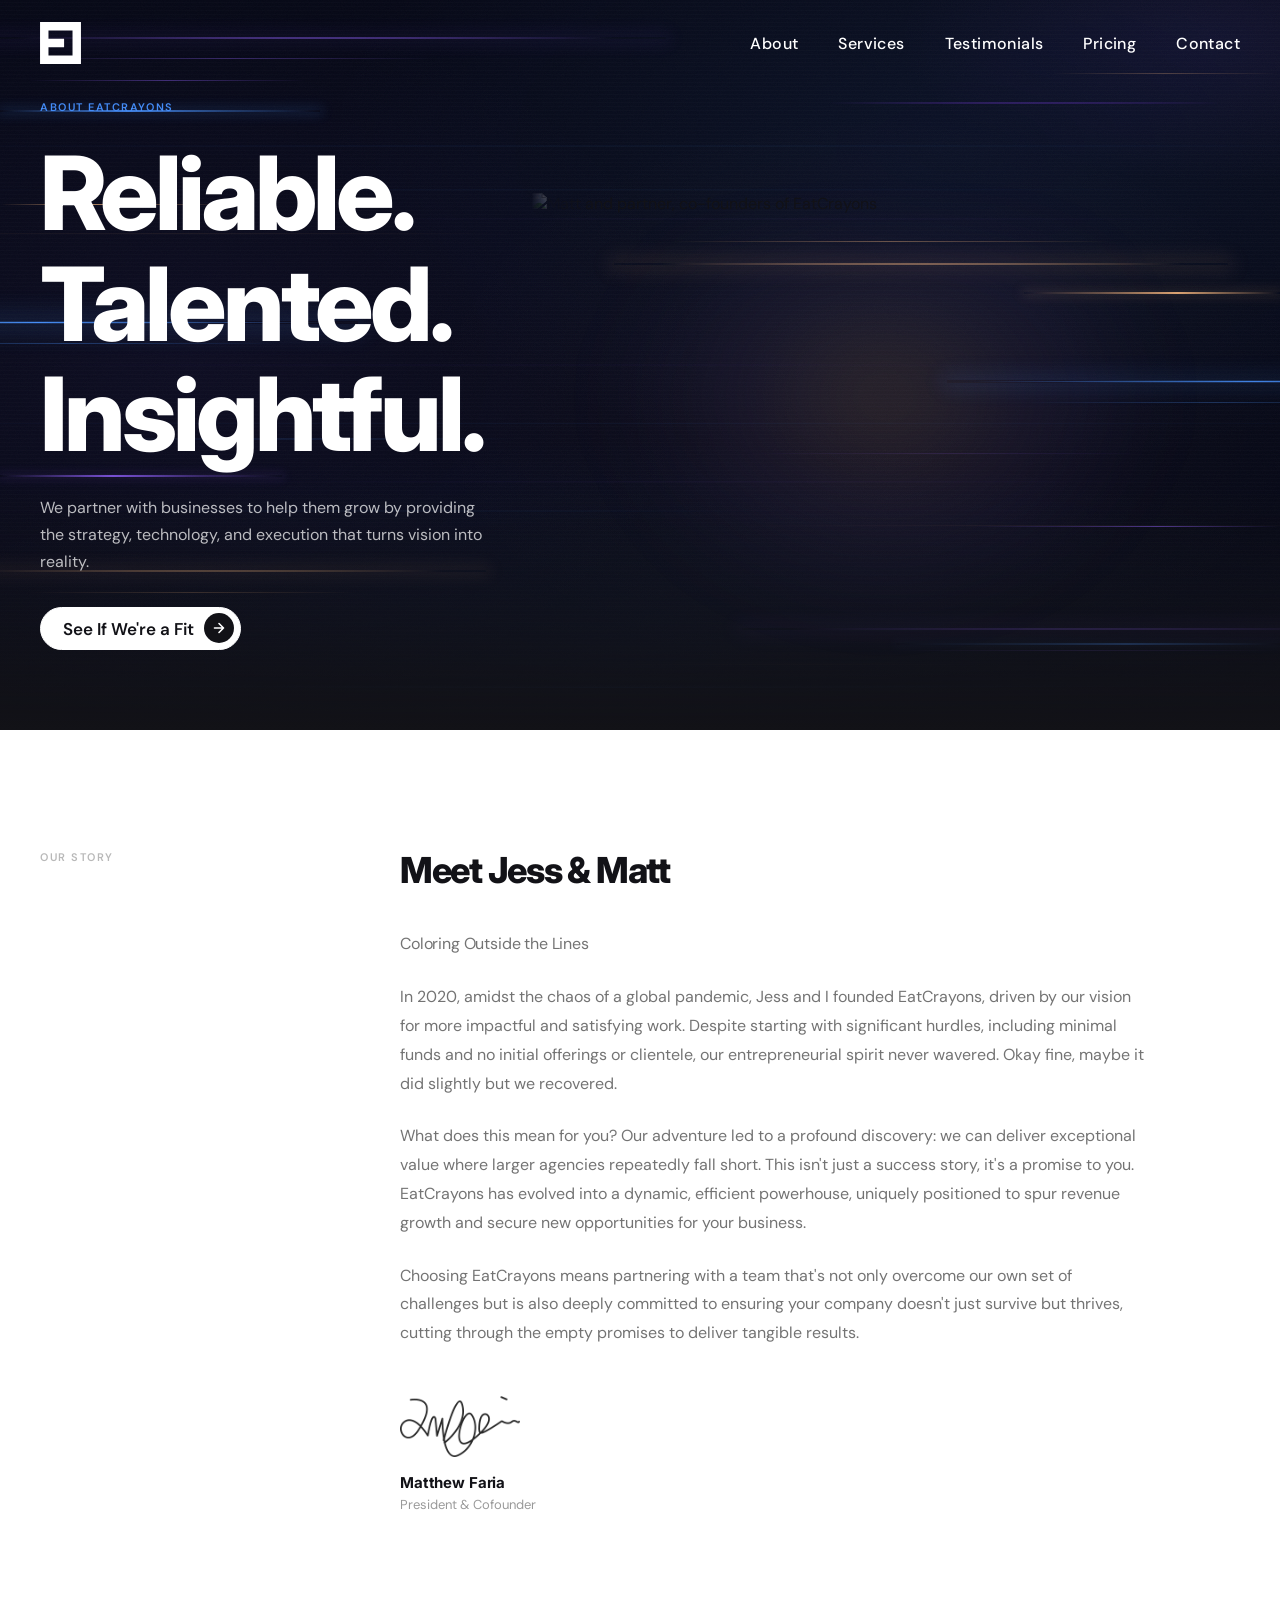
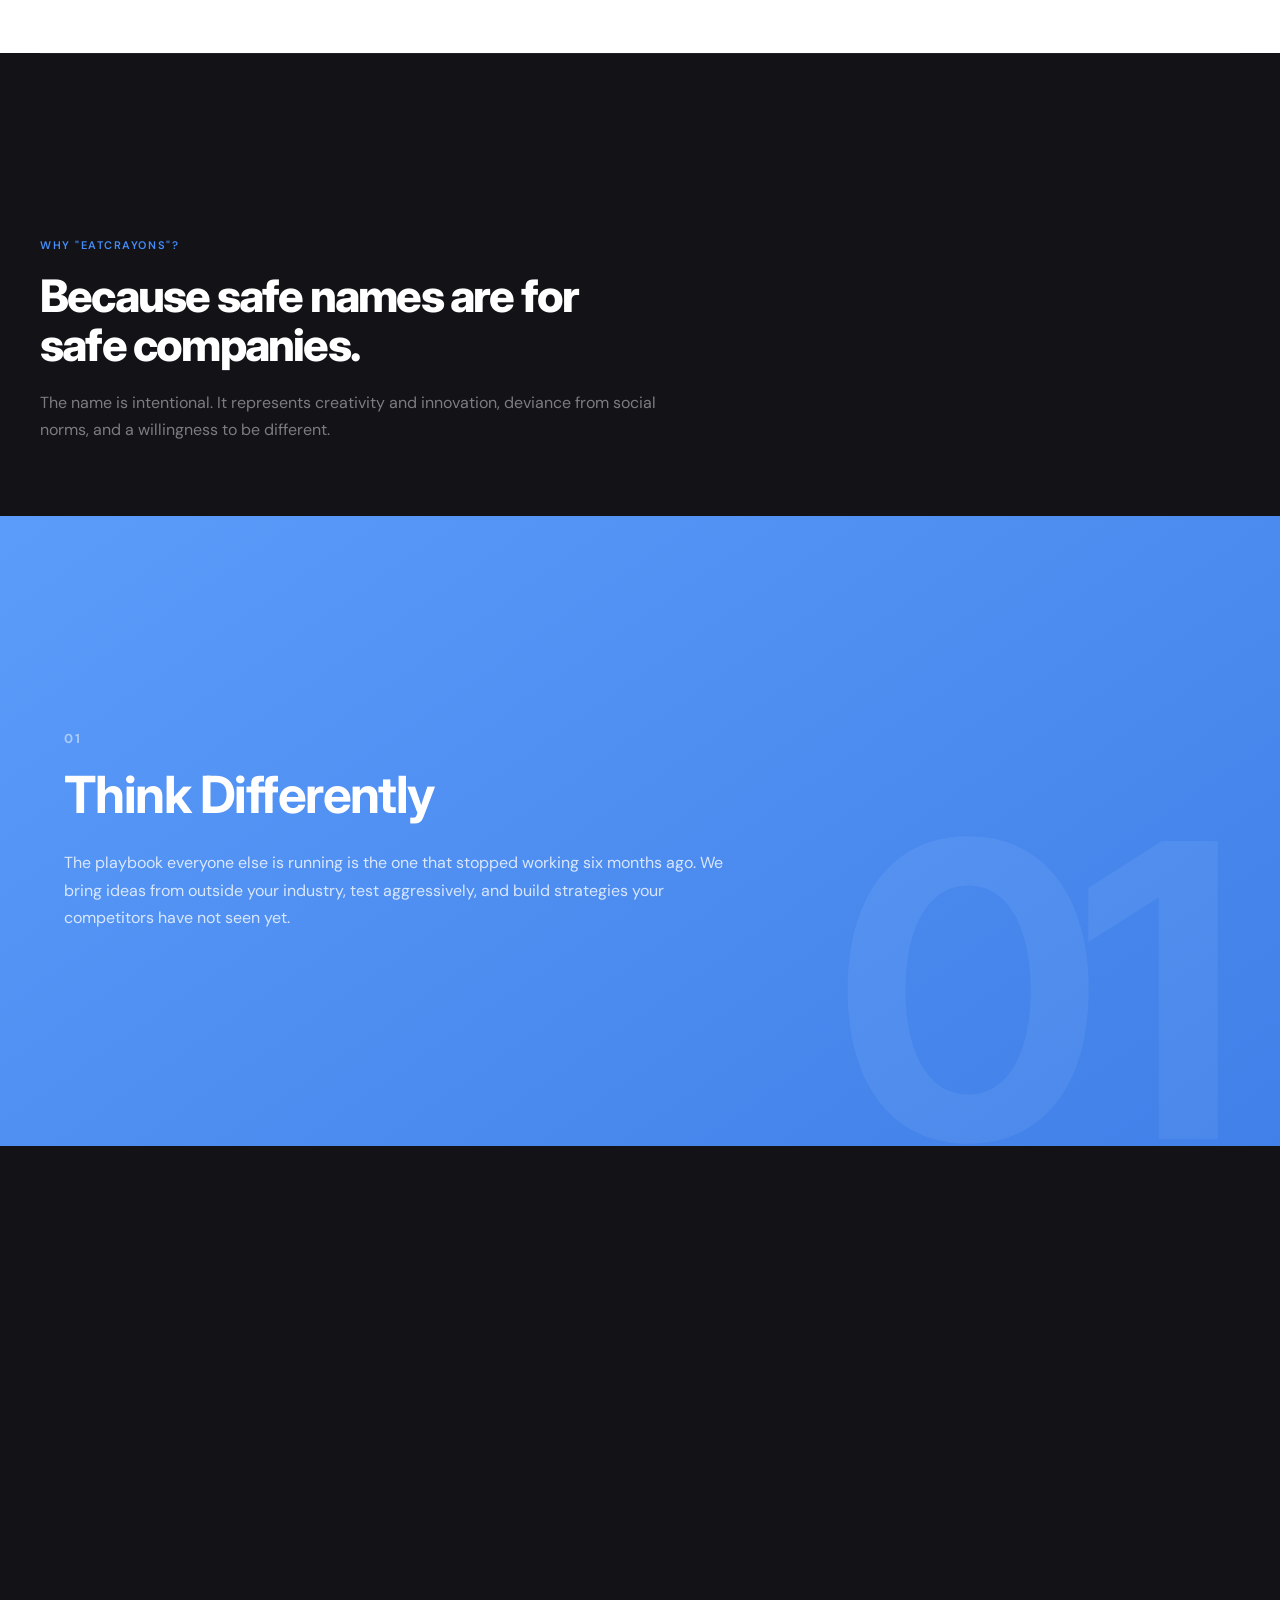
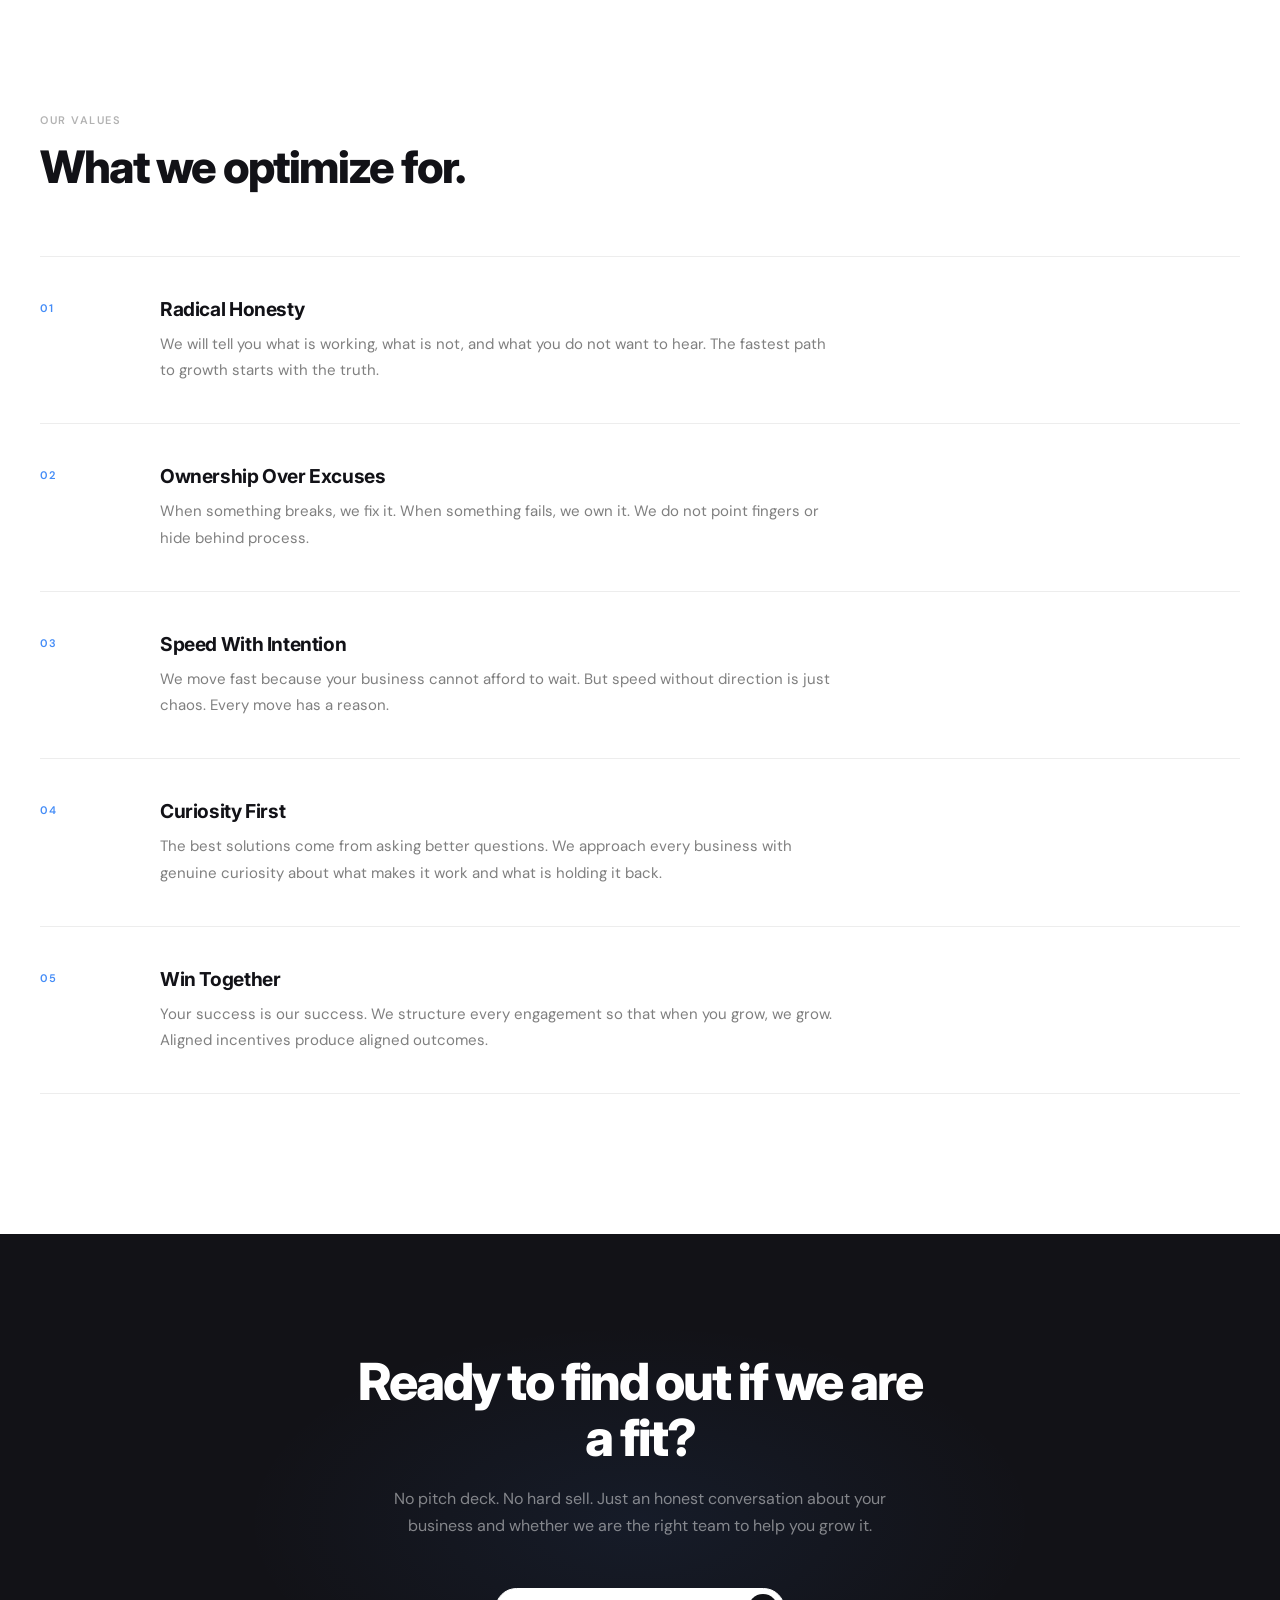
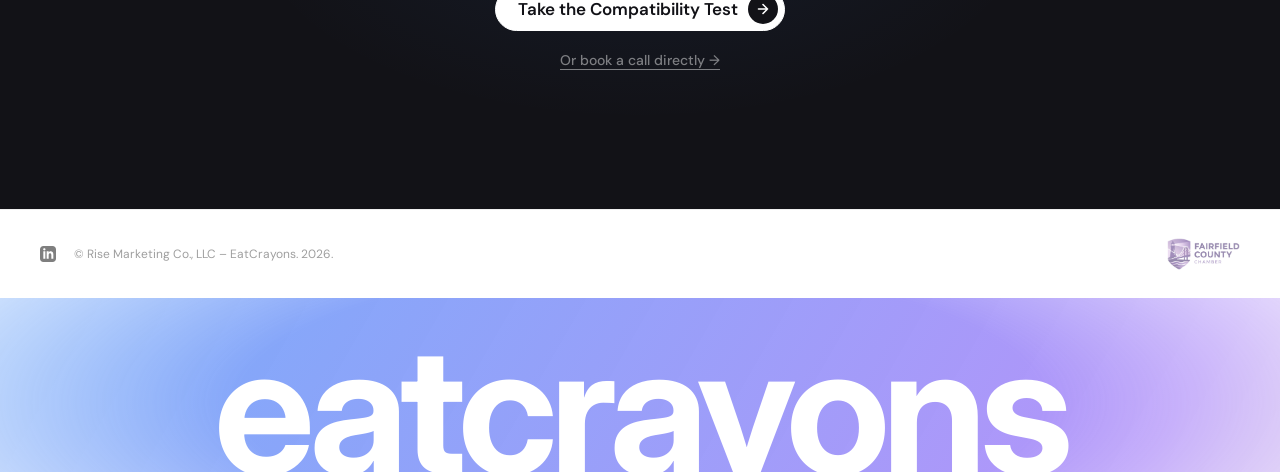
==== about/index.html @ 9883873e "Remove X and Instagram icons from footer across all pages https://claude.ai/code/session_019gga6qvRz" ====
<!DOCTYPE html>
<html lang="en">
<head>
  <meta charset="UTF-8">
  <meta name="viewport" content="width=device-width, initial-scale=1.0">
  <title>About – EatCrayons</title>
  <meta name="description" content="We started EatCrayons because too many businesses were getting bad advice from people who never built anything. Meet the team behind the growth engine.">
  <meta name="author" content="Rise Marketing Co., LLC – EatCrayons">

  <!-- Open Graph -->
  <meta property="og:title" content="About – EatCrayons">
  <meta property="og:description" content="Meet the team behind EatCrayons. We build growth engines for businesses that refuse to stay small.">
  <meta property="og:type" content="website">
  <meta property="og:url" content="https://eatcrayons.com/about">

  <!-- Fonts -->
  <link rel="preconnect" href="https://fonts.googleapis.com">
  <link rel="preconnect" href="https://fonts.gstatic.com" crossorigin>
  <link href="https://fonts.googleapis.com/css2?family=Inter:ital,wght@0,300;0,400;0,500;0,600;0,700;0,800;1,400&family=DM+Sans:ital,wght@0,300;0,400;0,500;0,600;1,400&display=swap" rel="stylesheet">

  <!-- Styles -->
  <link rel="stylesheet" href="../css/styles.css">
  <link rel="stylesheet" href="../css/about.css">
  <link rel="stylesheet" href="../css/transitions.css">
</head>
<body>

<!-- ── HEADER ── -->
<header id="site-header">
  <a href="../" class="logo-mark" aria-label="EatCrayons Home">
    <svg viewBox="0 0 601.92 618" xmlns="http://www.w3.org/2000/svg">
      <path fill="white" d="M477.86,0H0v618h601.92V0h-124.06ZM477.86,493.94H124.06v-124.06h229.74v-124.06H124.06v-121.76h353.8v369.88Z"/>
    </svg>
  </a>
  <nav class="site-nav" aria-label="Main navigation">
    <a href="./" aria-current="page">About</a>
    <a href="/#services">Services</a>
    <a href="/#testimonials">Testimonials</a>
    <a href="/#pricing">Pricing</a>
    <a href="../contact/">Contact</a>
  </nav>
  <button class="nav-toggle" aria-label="Open menu" aria-expanded="false" aria-controls="mobile-menu">
    <span class="nav-toggle-bar"></span>
    <span class="nav-toggle-bar"></span>
    <span class="nav-toggle-bar"></span>
  </button>
</header>

<!-- ── MOBILE MENU ── -->
<div id="mobile-menu" class="mobile-menu" aria-hidden="true" role="dialog" aria-label="Mobile navigation">
  <div class="mobile-menu-bg"></div>
  <nav class="mobile-menu-nav" aria-label="Mobile navigation links">
    <a href="./"              class="mobile-menu-link" data-index="0" aria-current="page">About</a>
    <a href="/#services"      class="mobile-menu-link" data-index="1">Services</a>
    <a href="/#testimonials"  class="mobile-menu-link" data-index="2">Testimonials</a>
    <a href="/#pricing"       class="mobile-menu-link" data-index="3">Pricing</a>
    <a href="../contact/"     class="mobile-menu-link" data-index="4">Contact</a>
  </nav>
  <div class="mobile-menu-footer">
    <svg class="mobile-menu-logo" viewBox="0 0 601.92 618" xmlns="http://www.w3.org/2000/svg" aria-hidden="true">
      <path fill="white" d="M477.86,0H0v618h601.92V0h-124.06ZM477.86,493.94H124.06v-124.06h229.74v-124.06H124.06v-121.76h353.8v369.88Z"/>
    </svg>
    <p class="mobile-menu-tagline">Build. Scale. Win.</p>
  </div>
</div>

<!-- ═══════════════════════════════════════════
     HERO — Neon light streaks + team photo
     ═══════════════════════════════════════════ -->
<section class="abt-hero" aria-labelledby="abt-hero-heading">
  <!-- Layer 1: Ambient color atmosphere -->
  <div class="abt-hero-atmosphere" aria-hidden="true"></div>

  <!-- Layer 2: Animated neon streaks -->
  <div class="abt-streaks" aria-hidden="true">
    <!-- Primary streaks — bold with glow -->
    <div class="streak streak--orange-1"></div>
    <div class="streak streak--orange-1e"></div>
    <div class="streak streak--purple-1"></div>
    <div class="streak streak--purple-1e"></div>
    <div class="streak streak--blue-l"></div>
    <div class="streak streak--blue-le"></div>
    <div class="streak streak--blue-r"></div>
    <div class="streak streak--blue-re"></div>
    <div class="streak streak--orange-2"></div>
    <div class="streak streak--orange-2e"></div>
    <div class="streak streak--purple-2"></div>
    <div class="streak streak--purple-2e"></div>
    <!-- Secondary streaks — thinner, subtler -->
    <div class="streak streak--s1"></div>
    <div class="streak streak--s2"></div>
    <div class="streak streak--s3"></div>
    <div class="streak streak--s4"></div>
    <div class="streak streak--s5"></div>
    <div class="streak streak--s6"></div>
    <!-- Shooting stars — fly across screen -->
    <div class="streak streak--shoot-1"></div>
    <div class="streak streak--shoot-2"></div>
    <div class="streak streak--shoot-3"></div>
    <div class="streak streak--shoot-4"></div>
    <div class="streak streak--shoot-5"></div>
    <div class="streak streak--shoot-6"></div>
  </div>

  <!-- Layer 3: Scan lines + noise via ::after -->
  <div class="abt-hero-inner">
    <div class="abt-hero-content">
      <p class="abt-hero-eyebrow">About EatCrayons</p>
      <h1 class="abt-hero-h" id="abt-hero-heading">Reliable.<br>Talented.<br>Insightful.</h1>
      <p class="abt-hero-sub">We partner with businesses to help them grow by providing the strategy, technology, and execution that turns vision into reality.</p>
      <a href="../match/" class="btn-outline" style="margin-top: 32px;">
        See If We're a Fit
        <span class="btn-arrow-circle" aria-hidden="true">
          <svg width="14" height="14" viewBox="0 0 14 14" fill="none">
            <path d="M2.5 7h9M7 2.5l4.5 4.5L7 11.5" stroke="#121217" stroke-width="1.6" stroke-linecap="round" stroke-linejoin="round"/>
          </svg>
        </span>
      </a>
    </div>
    <div class="abt-hero-photo">
      <img src="../images/Couch Us.png" alt="Matt and partner, co-founders of EatCrayons" width="1152" height="874" loading="eager">
    </div>
  </div>
  <!-- Bottom fade to next section -->
  <div class="abt-hero-fade" aria-hidden="true"></div>
</section>

<!-- ═══════════════════════════════════════════
     STORY — Founder narrative (Matt's voice)
     ═══════════════════════════════════════════ -->
<section class="abt-story" aria-labelledby="abt-story-heading" data-logo-theme="light">
  <div class="abt-story-inner">

    <div class="abt-story-label-col">
      <span class="abt-story-label">Our Story</span>
    </div>

    <div class="abt-story-body">
      <h2 class="abt-story-h" id="abt-story-heading">Meet Jess &amp; Matt</h2>
      <p class="abt-story-subhead">Coloring Outside the Lines</p>

      <p>In 2020, amidst the chaos of a global pandemic, Jess and I founded EatCrayons, driven by our vision for more impactful and satisfying work. Despite starting with significant hurdles, including minimal funds and no initial offerings or clientele, our entrepreneurial spirit never wavered. Okay fine, maybe it did slightly but we recovered.</p>

      <p>What does this mean for you? Our adventure led to a profound discovery: we can deliver exceptional value where larger agencies repeatedly fall short. This isn't just a success story, it's a promise to you. EatCrayons has evolved into a dynamic, efficient powerhouse, uniquely positioned to spur revenue growth and secure new opportunities for your business.</p>

      <p>Choosing EatCrayons means partnering with a team that's not only overcome our own set of challenges but is also deeply committed to ensuring your company doesn't just survive but thrives, cutting through the empty promises to deliver tangible results.</p>

      <div class="abt-story-sig">
        <img src="../images/sig.webp" alt="Matt's signature" width="200" height="80" loading="lazy">
        <span class="abt-story-sig-name">Matthew Faria</span>
        <span class="abt-story-sig-title">President &amp; Cofounder</span>
      </div>
    </div>

  </div>
</section>

<!-- ═══════════════════════════════════════════
     WHY THE NAME — 4 pillars explaining EatCrayons
     ═══════════════════════════════════════════ -->
<section class="abt-name" aria-labelledby="abt-name-heading">
  <div class="abt-name-sticky">
  <div class="abt-name-inner">

    <div class="abt-name-header">
      <p class="abt-name-eyebrow">Why "EatCrayons"?</p>
      <h2 class="abt-name-h" id="abt-name-heading">Because safe names are for safe&nbsp;companies.</h2>
      <p class="abt-name-sub">The name is intentional. It represents creativity and innovation, deviance from social norms, and a willingness to be different.</p>
    </div>

    <div class="abt-name-scroll-wrap">
    <div class="abt-name-bento">

      <!-- Card 1: Featured — full width -->
      <div class="abt-name-card abt-name-card--featured abt-name-card--blue">
        <span class="abt-name-bg-num" aria-hidden="true">01</span>
        <div class="abt-name-card-inner">
          <span class="abt-name-num">01</span>
          <h3 class="abt-name-card-h">Think Differently</h3>
          <p class="abt-name-card-p">The playbook everyone else is running is the one that stopped working six months ago. We bring ideas from outside your industry, test aggressively, and build strategies your competitors have not seen yet.</p>
        </div>
      </div>

      <!-- Cards 2 & 3: Side by side -->
      <div class="abt-name-card abt-name-card--purple">
        <span class="abt-name-bg-num" aria-hidden="true">02</span>
        <div class="abt-name-card-inner">
          <span class="abt-name-num">02</span>
          <h3 class="abt-name-card-h">Make a Mess</h3>
          <p class="abt-name-card-p">Growth does not come from perfection. It comes from moving fast, learning faster, and being willing to try things that might not work. We would rather run ten experiments and find one winner than spend three months polishing a plan that never ships.</p>
        </div>
      </div>

      <div class="abt-name-card abt-name-card--orange">
        <span class="abt-name-bg-num" aria-hidden="true">03</span>
        <div class="abt-name-card-inner">
          <span class="abt-name-num">03</span>
          <h3 class="abt-name-card-h">Stay Hungry</h3>
          <p class="abt-name-card-p">Technology, tools, and tactics are evolving faster than ever. We stay on the bleeding edge of AI, automation, and growth infrastructure so our clients never fall behind. What worked last quarter is already being replaced.</p>
        </div>
      </div>

      <!-- Card 4: Featured — full width -->
      <div class="abt-name-card abt-name-card--featured abt-name-card--purple-blue">
        <span class="abt-name-bg-num" aria-hidden="true">04</span>
        <div class="abt-name-card-inner">
          <span class="abt-name-num">04</span>
          <h3 class="abt-name-card-h">Have Fun</h3>
          <p class="abt-name-card-p">Life is too short to dread your Monday meetings. We build partnerships, not vendor relationships. When the work is enjoyable, the output is better, the team moves faster, and the results follow.</p>
        </div>
      </div>

    </div>
    </div>
    </div><!-- /.abt-name-scroll-wrap -->

    <!-- Scroll progress indicator -->
    <div class="abt-name-progress" aria-hidden="true">
      <div class="abt-name-progress-bar"></div>
    </div>

  </div>
  </div><!-- /.abt-name-sticky -->
</section>

<!-- ═══════════════════════════════════════════
     VALUES — What we stand for
     ═══════════════════════════════════════════ -->
<section class="abt-values" aria-labelledby="abt-values-heading" data-logo-theme="light">
  <div class="abt-values-inner">

    <div class="abt-values-header">
      <p class="abt-values-eyebrow">Our Values</p>
      <h2 class="abt-values-h" id="abt-values-heading">What we optimize for.</h2>
    </div>

    <div class="abt-values-list">

      <div class="abt-val">
        <span class="abt-val-num">01</span>
        <div class="abt-val-content">
          <h3 class="abt-val-h">Radical Honesty</h3>
          <p class="abt-val-p">We will tell you what is working, what is not, and what you do not want to hear. The fastest path to growth starts with the truth.</p>
        </div>
      </div>

      <div class="abt-val">
        <span class="abt-val-num">02</span>
        <div class="abt-val-content">
          <h3 class="abt-val-h">Ownership Over Excuses</h3>
          <p class="abt-val-p">When something breaks, we fix it. When something fails, we own it. We do not point fingers or hide behind process.</p>
        </div>
      </div>

      <div class="abt-val">
        <span class="abt-val-num">03</span>
        <div class="abt-val-content">
          <h3 class="abt-val-h">Speed With Intention</h3>
          <p class="abt-val-p">We move fast because your business cannot afford to wait. But speed without direction is just chaos. Every move has a reason.</p>
        </div>
      </div>

      <div class="abt-val">
        <span class="abt-val-num">04</span>
        <div class="abt-val-content">
          <h3 class="abt-val-h">Curiosity First</h3>
          <p class="abt-val-p">The best solutions come from asking better questions. We approach every business with genuine curiosity about what makes it work and what is holding it back.</p>
        </div>
      </div>

      <div class="abt-val">
        <span class="abt-val-num">05</span>
        <div class="abt-val-content">
          <h3 class="abt-val-h">Win Together</h3>
          <p class="abt-val-p">Your success is our success. We structure every engagement so that when you grow, we grow. Aligned incentives produce aligned outcomes.</p>
        </div>
      </div>

    </div>

  </div>
</section>

<!-- ═══════════════════════════════════════════
     CTA — Drive to action
     ═══════════════════════════════════════════ -->
<section class="abt-cta" aria-labelledby="abt-cta-heading">
  <div class="abt-cta-inner">
    <h2 class="abt-cta-h" id="abt-cta-heading">Ready to find out if we are a&nbsp;fit?</h2>
    <p class="abt-cta-sub">No pitch deck. No hard sell. Just an honest conversation about your business and whether we are the right team to help you grow it.</p>
    <div class="abt-cta-buttons">
      <a href="../match/" class="btn-outline">
        Take the Compatibility Test
        <span class="btn-arrow-circle" aria-hidden="true">
          <svg width="14" height="14" viewBox="0 0 14 14" fill="none">
            <path d="M2.5 7h9M7 2.5l4.5 4.5L7 11.5" stroke="#121217" stroke-width="1.6" stroke-linecap="round" stroke-linejoin="round"/>
          </svg>
        </span>
      </a>
      <a href="../contact/" class="abt-cta-link">Or book a call directly &rarr;</a>
    </div>
  </div>
</section>

<!-- ── FOOTER ── -->
<footer>
  <div class="footer-inner">
    <div class="footer-left">
      <div class="social-icons">
<a href="https://www.linkedin.com/company/eatcrayons" target="_blank" rel="noopener noreferrer" aria-label="LinkedIn">
          <svg width="16" height="16" viewBox="0 0 24 24" fill="currentColor"><path d="M19 0h-14c-2.761 0-5 2.239-5 5v14c0 2.761 2.239 5 5 5h14c2.762 0 5-2.239 5-5v-14c0-2.761-2.238-5-5-5zm-11 19h-3v-11h3v11zm-1.5-12.268c-.966 0-1.75-.79-1.75-1.764s.784-1.764 1.75-1.764 1.75.79 1.75 1.764-.783 1.764-1.75 1.764zm13.5 12.268h-3v-5.604c0-3.368-4-3.113-4 0v5.604h-3v-11h3v1.765c1.396-2.586 7-2.777 7 2.476v6.759z"/></svg>
        </a>
      </div>
      <span class="footer-copy">&copy; Rise Marketing Co., LLC – EatCrayons. 2026.</span>
    </div>
    <span class="footer-right"><a href="https://www.fairfieldcountychamber.org/" target="_blank" rel="noopener noreferrer" class="chamber-badge" aria-label="Fairfield County Chamber"><img src="../images/fc-logo-white.png" alt="Fairfield County Chamber" class="chamber-logo"></a></span>
  </div>
</footer>

<!-- ── WATERMARK ── -->
<div class="watermark-section" aria-hidden="true">
  <div class="watermark-text">eatcrayons</div>
</div>

<!-- Scripts -->
<script src="../js/transitions.js"></script>
<script src="../js/main.js"></script>

</body>
</html>
---- css/styles.css ----
/* ══════════════════════════════════════════════════════════════
   EatCrayons – Business Growth Partners
   © Rise Marketing Co., LLC – EatCrayons. 2026.
   ══════════════════════════════════════════════════════════════ */

*, *::before, *::after { box-sizing: border-box; margin: 0; padding: 0; }

:root {
  --blue: #448CF7;
  --blue-rgb: 68, 140, 247;
  --orange: #F2B37B;
  --orange-rgb: 242, 179, 123;
  --dark: #121217;
  --dark-2: #1a1a24;
  --dark-3: #0e0e13;
  --purple: #8B5CF6;
  --purple-dark: #7C3AED;
  --white: #ffffff;
  --t1: #ffffff;
  --t2: rgba(255,255,255,0.58);
  --t3: rgba(255,255,255,0.28);
  --t4: rgba(255,255,255,0.12);
  --border: rgba(255,255,255,0.09);
  --border-blue: rgba(68,140,247,0.4);
  --font-display: 'Inter', sans-serif;
  --font-body: 'DM Sans', sans-serif;
  --spring: cubic-bezier(0.34,1.56,0.64,1);
  --ease: cubic-bezier(0.4,0,0.2,1);
}

/* ── DISPLAY FONT — applied to all headings and headline elements ── */
h1, h2, h3, h4,
.hero-headline,
.about-headline,
.services-header h2,
.stat-num,
.pricing-headline,
.cta-headline,
.watermark-text,
.svc-card-num {
  font-family: var(--font-display);
}

html { scroll-behavior: smooth; }

body {
  font-family: var(--font-body);
  background: var(--dark);
  color: var(--dark);
  overflow-x: hidden;
  -webkit-font-smoothing: antialiased;
  -moz-osx-font-smoothing: grayscale;
}

/* ── ANNOUNCEMENT BAR ── */
.announce-bar {
  position: fixed;
  top: 8px;
  left: 8px;
  right: 8px;
  z-index: 300;
  background: var(--blue);
  height: 44px;
  overflow: hidden;
  display: flex;
  align-items: center;
  border-radius: 999px;
  transition: opacity 600ms ease, transform 600ms ease;
  cursor: pointer;
  text-decoration: none;
}
.announce-bar.hidden {
  opacity: 0;
  transform: translateY(-12px);
  pointer-events: none;
}
.announce-track {
  display: flex;
  white-space: nowrap;
  animation: ticker 48s linear infinite;
}
.announce-bar::before,
.announce-bar::after {
  content: '';
  position: absolute;
  top: 0;
  bottom: 0;
  width: 80px;
  z-index: 1;
  pointer-events: none;
}
.announce-bar::before {
  left: 0;
  background: linear-gradient(to right, #448CF7, transparent);
  border-radius: 999px 0 0 999px;
}
.announce-bar::after {
  right: 0;
  background: linear-gradient(to left, #448CF7, transparent);
  border-radius: 0 999px 999px 0;
}
.announce-item {
  font-family: var(--font-body);
  color: white;
  font-size: 15px;
  font-weight: 500;
  letter-spacing: 0.06em;
  padding: 0 28px;
}
.announce-item .dot {
  display: inline-block;
  margin: 0 8px;
  opacity: 0.5;
}
@keyframes ticker {
  from { transform: translateX(0); }
  to   { transform: translateX(-50%); }
}

/* ── HEADER ── */
#site-header {
  position: fixed;
  top: 0; left: 0; right: 0;
  z-index: 200;
  display: flex;
  align-items: center;
  justify-content: space-between;
  padding: 22px 40px;
  transition: z-index 0s;
}
#site-header.menu-open {
  z-index: 300;
}

.logo-mark {
  width: 41px;
  height: 42px;
  display: flex;
  align-items: center;
  justify-content: center;
  text-decoration: none;
  flex-shrink: 0;
}
.logo-mark svg { display: block; width: 100%; height: 100%; }
.logo-mark svg path {
  transition: fill 500ms cubic-bezier(0.4, 0, 0.2, 1);
}

.site-nav {
  display: flex;
  gap: 40px;
  list-style: none;
}
.site-nav a {
  font-family: var(--font-body);
  color: white;
  text-decoration: none;
  font-size: 16px;
  font-weight: 500;
  letter-spacing: 0.025em;
  transition: color 500ms cubic-bezier(0.4, 0, 0.2, 1), opacity 300ms ease;
}
.site-nav a:hover { opacity: 0.7; }
.site-nav.hidden a {
  opacity: 0;
  pointer-events: none;
}

/* ── HERO ── */
.hero {
  background: var(--dark);
  background-image:
    radial-gradient(ellipse at 8% 88%, rgba(var(--orange-rgb), 0.15) 0%, transparent 52%),
    radial-gradient(ellipse at 82% 12%, rgba(var(--blue-rgb), 0.12) 0%, transparent 52%);
  min-height: 100vh;
  display: flex;
  align-items: center;
  padding: 140px 40px 100px;
}
.hero-inner {
  max-width: 1360px;
  margin: 0 auto;
  width: 100%;
  display: grid;
  grid-template-columns: 55% 45%;
  gap: 60px;
  align-items: center;
}
.hero-eyebrow {
  font-family: var(--font-body);
  color: rgba(255,255,255,0.45);
  font-size: 12px;
  font-weight: 500;
  letter-spacing: 0.14em;
  text-transform: uppercase;
  margin-bottom: 24px;
}
.hero-headline {
  font-size: clamp(3rem, 4.8vw, 4.6rem);
  font-weight: 800;
  color: white;
  line-height: 1.08;
  letter-spacing: -0.04em;
  margin-bottom: 28px;
}
.hero-headline .word-cycle {
  color: var(--blue);
  display: inline-block;
  min-width: 9.2ch;
  transition: opacity 260ms ease, transform 340ms cubic-bezier(0.34, 1.56, 0.64, 1);
}
.hero-sub {
  font-family: var(--font-body);
  color: rgba(255,255,255,0.58);
  font-size: 17px;
  font-weight: 400;
  line-height: 1.7;
  max-width: 700px;
  margin-bottom: 44px;
}
.btn-outline {
  display: inline-flex;
  align-items: center;
  gap: 10px;
  background: white;
  color: var(--dark);
  border: 1.5px solid white;
  border-radius: 50px;
  padding: 6px 6px 6px 22px;
  font-size: 17px;
  font-weight: 600;
  font-family: inherit;
  cursor: pointer;
  text-decoration: none;
  transition: background 120ms ease, border-color 120ms ease, transform 400ms cubic-bezier(0.34, 1.56, 0.64, 1), box-shadow 120ms ease;
}
.btn-outline:hover {
  background: rgba(255,255,255,0.88);
  border-color: rgba(255,255,255,0.88);
  transform: scale(1.02);
}
.btn-outline:active {
  transform: scale(0.97);
  transition-duration: 60ms;
}
.btn-arrow-circle {
  width: 30px;
  height: 30px;
  background: var(--dark);
  border-radius: 50%;
  display: flex;
  align-items: center;
  justify-content: center;
  margin-top: -1px; /* optical nudge */
}
.btn-arrow-circle svg path { stroke: white; }

/* ── ORB SYSTEM ── */
.orb-system {
  position: relative;
  width: 500px;
  height: 500px;
  flex-shrink: 0;
  margin: 0 auto;
  display: flex;
  align-items: center;
  justify-content: center;
}

/* Decorative orbital ring */
.orb-ring {
  position: absolute;
  top: 50%; left: 50%;
  width: 390px;
  height: 390px;
  border-radius: 50%;
  border: 1px solid rgba(68,140,247,0.13);
  transform: translate(-50%, -50%);
  pointer-events: none;
  animation: ring-spin 60s linear infinite;
}
.orb-ring::before {
  content: '';
  position: absolute;
  top: -4px; left: -4px; right: -4px; bottom: -4px;
  border-radius: 50%;
  border: 1px solid rgba(68,140,247,0.05);
}
@keyframes ring-spin {
  to { transform: translate(-50%, -50%) rotate(360deg); }
}

/* Central orb */
.orb-center {
  position: absolute;
  top: 50%; left: 50%;
  transform: translate(-50%, -50%);
  width: 162px;
  height: 162px;
  border-radius: 50%;
  background: radial-gradient(circle at 33% 30%,
    #1e3566 0%,
    #0d1226 52%,
    #070b1a 100%
  );
  box-shadow:
    0 0 0 1px rgba(68,140,247,0.24),
    0 0 40px rgba(68,140,247,0.40),
    0 0 90px rgba(68,140,247,0.15),
    inset 0 1px 0 rgba(255,255,255,0.10);
  display: flex;
  flex-direction: column;
  align-items: center;
  justify-content: center;
  gap: 6px;
  z-index: 2;
  animation: orb-breathe 5s ease-in-out infinite;
}
/* Specular highlight */
.orb-center::before {
  content: '';
  position: absolute;
  top: 14%; left: 18%;
  width: 42%; height: 30%;
  background: radial-gradient(ellipse, rgba(255,255,255,0.20) 0%, transparent 70%);
  border-radius: 50%;
  pointer-events: none;
}
@keyframes orb-breathe {
  0%, 100% {
    box-shadow:
      0 0 0 1px rgba(68,140,247,0.24),
      0 0 40px rgba(68,140,247,0.40),
      0 0 90px rgba(68,140,247,0.15),
      inset 0 1px 0 rgba(255,255,255,0.10);
  }
  50% {
    box-shadow:
      0 0 0 1px rgba(68,140,247,0.35),
      0 0 60px rgba(68,140,247,0.58),
      0 0 130px rgba(68,140,247,0.24),
      inset 0 1px 0 rgba(255,255,255,0.14);
  }
}
.orb-center-logo {
  display: block;
  width: 52px;
  height: 53px;
  flex-shrink: 0;
}
.orb-center-text {
  font-family: var(--font-body);
  font-size: 8.5px;
  font-weight: 500;
  letter-spacing: 0.12em;
  text-transform: uppercase;
  color: rgba(255,255,255,0.38);
  line-height: 1;
}

/* Rotating arms */
.orb-arm {
  position: absolute;
  top: 50%; left: 50%;
  width: 195px;
  height: 0;
  transform-origin: 0 0;
}
.orb-arm--1 { animation: orbit 60s linear infinite; }
.orb-arm--2 { animation: orbit 60s linear infinite -20s; }
.orb-arm--3 { animation: orbit 60s linear infinite -40s; }
@keyframes orbit {
  from { transform: rotate(0deg); }
  to   { transform: rotate(360deg); }
}

/* Satellite balls */
.orb-satellite {
  position: absolute;
  right: -53px;
  top: -53px;
  width: 106px;
  height: 106px;
  border-radius: 50%;
  display: flex;
  align-items: center;
  justify-content: center;
}
/* Counter-rotate so satellite stays upright */
.orb-arm--1 .orb-satellite { animation: counter-orbit 60s linear infinite; }
.orb-arm--2 .orb-satellite { animation: counter-orbit 60s linear infinite -20s; }
.orb-arm--3 .orb-satellite { animation: counter-orbit 60s linear infinite -40s; }
@keyframes counter-orbit {
  from { transform: rotate(0deg); }
  to   { transform: rotate(-360deg); }
}
/* Specular highlight on each satellite */
.orb-satellite::before {
  content: '';
  position: absolute;
  top: 15%; left: 18%;
  width: 40%; height: 28%;
  background: radial-gradient(ellipse, rgba(255,255,255,0.40) 0%, transparent 70%);
  border-radius: 50%;
  pointer-events: none;
  z-index: 1;
}

/* Satellite color variants */
.orb-sat--1 {
  background: radial-gradient(circle at 32% 28%,
    rgba(130,190,255,0.98) 0%, rgba(50,110,230,0.98) 55%, rgba(20,55,160,1) 100%);
  box-shadow:
    0 0 0 1px rgba(68,140,247,0.45),
    0 0 22px rgba(68,140,247,0.65),
    0 0 54px rgba(68,140,247,0.28),
    inset 0 1px 0 rgba(255,255,255,0.22);
}
.orb-sat--2 {
  background: radial-gradient(circle at 32% 28%,
    rgba(195,155,255,0.98) 0%, rgba(130,65,245,0.98) 55%, rgba(70,20,160,1) 100%);
  box-shadow:
    0 0 0 1px rgba(139,92,246,0.45),
    0 0 22px rgba(139,92,246,0.65),
    0 0 54px rgba(139,92,246,0.28),
    inset 0 1px 0 rgba(255,255,255,0.22);
}
.orb-sat--3 {
  background: radial-gradient(circle at 32% 28%,
    rgba(255,225,175,0.98) 0%, rgba(235,155,75,0.98) 55%, rgba(160,75,15,1) 100%);
  box-shadow:
    0 0 0 1px rgba(242,179,123,0.45),
    0 0 20px rgba(242,179,123,0.58),
    0 0 50px rgba(242,179,123,0.20),
    inset 0 1px 0 rgba(255,255,255,0.28);
}

/* Labels — centered inside the satellite sphere */
.orb-sat-label {
  position: absolute;
  top: 50%;
  left: 50%;
  transform: translate(-50%, -50%);
  z-index: 2;
  font-family: var(--font-display);
  font-size: 11px;
  font-weight: 700;
  letter-spacing: 0.04em;
  text-transform: uppercase;
  color: rgba(255,255,255,0.95);
  text-align: center;
  white-space: normal;
  max-width: 74px;
  line-height: 1.25;
  text-shadow: 0 1px 4px rgba(0,0,0,0.35);
}

/* ── ABOUT ── */
.about {
  background: white;
  padding: 130px 40px;
}
.about-inner {
  max-width: 1360px;
  margin: 0 auto;
  display: grid;
  grid-template-columns: 1fr 1fr;
  gap: 80px;
  align-items: start;
}
.about-headline {
  font-size: clamp(1.9rem, 3.2vw, 2.9rem);
  font-weight: 800;
  line-height: 1.08;
  letter-spacing: -0.035em;
}
.about-quote-block {
  font-family: var(--font-body);
  font-size: 17px;
  font-style: italic;
  font-weight: 400;
  color: rgba(0,0,0,0.42);
  border-left: 3px solid var(--blue);
  padding-left: 20px;
  margin-bottom: 28px;
  line-height: 1.6;
}
.about-body p {
  font-family: var(--font-body);
  font-size: 15.5px;
  font-weight: 400;
  line-height: 1.8;
  color: rgba(0,0,0,0.58);
  margin-bottom: 18px;
}
.link-line {
  color: inherit;
  font-size: 14px;
  font-weight: 600;
  text-decoration: underline;
  text-underline-offset: 4px;
  text-decoration-thickness: 1px;
  transition: opacity 150ms;
}
.link-line:hover { opacity: 0.6; }

/* ── SERVICES ── */
.services {
  padding: 0 40px 120px;
}
.services-header {
  max-width: 1360px;
  margin: 0 auto;
  padding-bottom: 48px;
}
.services-header h2 {
  font-size: clamp(1.7rem, 2.8vw, 2.4rem);
  font-weight: 800;
  letter-spacing: -0.035em;
}
.services-subhead {
  font-size: clamp(1rem, 1.4vw, 1.2rem);
  font-weight: 500;
  color: rgba(255,255,255,0.6);
  margin-top: 12px;
  letter-spacing: -0.01em;
}
.services-intro {
  font-size: clamp(0.95rem, 1.1vw, 1.05rem);
  color: rgba(255,255,255,0.45);
  line-height: 1.7;
  margin-top: 20px;
}
.services-intro-coda {
  font-size: clamp(0.95rem, 1.1vw, 1.05rem);
  font-weight: 600;
  color: rgba(255,255,255,0.75);
  margin-top: 10px;
}
.service-card {
  max-width: 1360px;
  margin: 0 auto 20px;
  border-radius: 20px;
  overflow: hidden;
  display: grid;
  grid-template-columns: 1fr 1fr;
  min-height: 480px;
}
/* Card 01 – Strategy */
.card-01-content {
  background: #4A8EF8;
  padding: 60px 40px;
  color: white;
  display: flex;
  flex-direction: column;
  justify-content: space-between;
}
.card-01-visual {
  background: linear-gradient(145deg, #5B9BF9 0%, #4080E8 100%);
  display: flex;
  align-items: center;
  justify-content: center;
  padding: 48px;
}

/* Growth Strategy Pyramid */
.growth-pyramid {
  width: 100%;
  display: flex;
  flex-direction: column;
  align-items: center;
  gap: 14px;
}
.pyr-eyebrow {
  font-size: 10px;
  font-weight: 700;
  letter-spacing: 0.14em;
  text-transform: uppercase;
  color: rgba(255,255,255,0.5);
  margin: 0;
}
.pyr-body {
  width: 100%;
  display: flex;
  flex-direction: column;
  align-items: center;
  gap: 6px;
}
.pyr-level {
  display: flex;
  align-items: center;
  justify-content: center;
  gap: 10px;
  height: 52px;
  border-radius: 9999px;
  padding: 0 20px;
  transition: opacity 0.5s ease, translate 0.5s ease;
  cursor: default;
  opacity: 0;
  translate: 0 24px;
  backdrop-filter: blur(6px);
}
.growth-pyramid.in-view .pyr-level {
  opacity: 1;
  translate: 0 0;
}
.growth-pyramid.in-view .pyr-level--1 { transition-delay: 0s; }
.growth-pyramid.in-view .pyr-level--2 { transition-delay: 0.08s; }
.growth-pyramid.in-view .pyr-level--3 { transition-delay: 0.16s; }
.growth-pyramid.in-view .pyr-level--4 { transition-delay: 0.24s; }
.growth-pyramid.in-view .pyr-level--5 { transition-delay: 0.32s; }
.growth-pyramid.in-view .pyr-level--6 { transition-delay: 0.40s; }
.pyr-level--6 { width: 38%; background: rgba(255,255,255,0.95); color: rgba(15,40,120,0.95); }
.pyr-level--5 { width: 51%; background: rgba(255,255,255,0.68); color: rgba(15,40,120,0.95); }
.pyr-level--4 { width: 63%; background: rgba(255,255,255,0.46); color: rgba(15,40,120,0.95); }
.pyr-level--3 { width: 76%; background: rgba(255,255,255,0.28); color: rgba(15,40,120,0.95); }
.pyr-level--2 { width: 88%; background: rgba(255,255,255,0.15); color: rgba(15,40,120,0.95); }
.pyr-level--1 { width: 100%; background: rgba(255,255,255,0.07); color: rgba(15,40,120,0.95); }
.pyr-num {
  font-size: 9px;
  font-weight: 800;
  letter-spacing: 0.06em;
  opacity: 0.5;
  flex-shrink: 0;
}
.pyr-text {
  font-size: 13px;
  font-weight: 700;
  letter-spacing: 0.02em;
  white-space: nowrap;
}
.pyr-level[data-topic] {
  cursor: pointer;
  transition: opacity 0.5s ease, translate 0.5s ease;
}
.pyr-level[data-topic]:hover {
  background: rgba(255,255,255,0.95) !important;
  color: rgba(15,40,120,0.95) !important;
}

/* Pyramid Modal */
.pyr-modal-overlay {
  position: fixed;
  inset: 0;
  z-index: 1000;
  background: rgba(10,15,40,0.7);
  backdrop-filter: blur(6px);
  display: flex;
  align-items: center;
  justify-content: center;
  padding: 24px;
  opacity: 0;
  pointer-events: none;
  transition: opacity 0.25s ease;
}
.pyr-modal-overlay.is-open {
  opacity: 1;
  pointer-events: all;
}
.pyr-modal-card {
  background: #fff;
  border-radius: 20px;
  padding: 48px;
  max-width: 520px;
  width: 100%;
  position: relative;
  transform: scale(0.94) translateY(12px);
  transition: transform 0.3s cubic-bezier(0.34,1.56,0.64,1);
  box-shadow: 0 32px 80px rgba(0,0,0,0.25);
}
.pyr-modal-overlay.is-open .pyr-modal-card {
  transform: scale(1) translateY(0);
}
.pyr-modal-close {
  position: absolute;
  top: 20px;
  right: 20px;
  width: 36px;
  height: 36px;
  border-radius: 50%;
  border: none;
  background: rgba(0,0,0,0.06);
  color: rgba(0,0,0,0.5);
  font-size: 16px;
  cursor: pointer;
  display: flex;
  align-items: center;
  justify-content: center;
  transition: background 0.15s ease;
}
.pyr-modal-close:hover { background: rgba(0,0,0,0.12); }
.pyr-modal-label {
  font-size: 11px;
  font-weight: 700;
  letter-spacing: 0.12em;
  text-transform: uppercase;
  color: var(--blue);
  margin: 0 0 10px;
}
.pyr-modal-title {
  font-size: clamp(1.4rem, 2.5vw, 1.8rem);
  font-weight: 800;
  letter-spacing: -0.03em;
  color: #0a0f28;
  margin: 0 0 16px;
}
.pyr-modal-body {
  font-size: 1rem;
  line-height: 1.7;
  color: rgba(0,0,0,0.6);
  margin: 0;
}

/* Card 02 – Infrastructure */
.card-02-visual {
  background: linear-gradient(145deg, #9061F9 0%, #7C3AED 100%);
  display: flex;
  align-items: center;
  justify-content: center;
  padding: 40px;
  overflow: hidden;
}
.card-02-content {
  background: linear-gradient(145deg, #7C3AED 0%, #6D28D9 100%);
  padding: 60px 40px;
  color: white;
  display: flex;
  flex-direction: column;
  justify-content: space-between;
}
/* Card 03 – Delivery */
.card-03-visual {
  background: linear-gradient(145deg, #EB9B4B 0%, #A04B0F 100%);
  display: flex;
  align-items: center;
  justify-content: center;
  padding: 48px;
  position: relative;
  overflow: hidden;
}
.card-03-visual-bg-num {
  position: absolute;
  font-size: 300px;
  font-weight: 700;
  color: rgba(255,255,255,0.05);
  line-height: 1;
  letter-spacing: -0.05em;
  bottom: -40px;
  left: -20px;
}
.card-03-content {
  background: var(--dark);
  background-image:
    radial-gradient(ellipse at 10% 85%, rgba(var(--orange-rgb), 0.10) 0%, transparent 50%),
    radial-gradient(ellipse at 80% 15%, rgba(var(--blue-rgb), 0.08) 0%, transparent 50%);
  padding: 60px 40px;
  color: white;
  display: flex;
  flex-direction: column;
  justify-content: space-between;
}

/* ── CIRCLE DIAGRAM ── */
/* Pentagon layout: radius 105px, starting from top, clockwise */
/* 1=top(0,-105) 2=upper-right(100,-32) 3=lower-right(62,85) 4=lower-left(-62,85) 5=upper-left(-100,-32) */
.circle-diagram {
  position: relative;
  width: 520px;
  height: 500px;
  flex-shrink: 0;
}
.role-bubble {
  position: absolute;
  left: 50%;
  top: 50%;
  border-radius: 50%;
  display: flex;
  align-items: center;
  justify-content: center;
  text-align: center;
  color: white;
  font-weight: 600;
  line-height: 1.2;
  padding: 14px;
  opacity: 0;
  will-change: transform, opacity;
}
.role-bubble--front {
  width: 160px;
  height: 160px;
  margin: -80px 0 0 -80px;
  background: rgba(255,255,255,0.94);
  border: none;
  color: #7A3608;
  font-size: 13px;
  font-weight: 700;
  letter-spacing: 0.02em;
  z-index: 3;
  box-shadow:
    0 0 0 6px rgba(255,255,255,0.18),
    0 16px 48px rgba(0,0,0,0.35);
}
.role-bubble--1,
.role-bubble--2,
.role-bubble--3,
.role-bubble--4,
.role-bubble--5 {
  width: 130px;
  height: 130px;
  margin: -65px 0 0 -65px;
  background: rgba(15,7,2,0.72);
  border: none;
  font-size: 9px;
  font-weight: 600;
  box-shadow: 0 4px 20px rgba(0,0,0,0.4), inset 0 1px 0 rgba(255,255,255,0.08);
}
.role-bubble--1 { z-index: 2; }
.role-bubble--2 { z-index: 1; }
.role-bubble--3 { z-index: 1; }
.role-bubble--4 { z-index: 1; }
.role-bubble--5 { z-index: 1; }
@keyframes bubble-in-front {
  0%   { opacity: 0; transform: scale(0); }
  100% { opacity: 1; transform: scale(1); }
}
@keyframes bubble-in-1 {
  0%   { opacity: 0; transform: translate(0px, -140px) scale(0); }
  100% { opacity: 0.88; transform: translate(0px, -140px) scale(1); }
}
@keyframes bubble-in-2 {
  0%   { opacity: 0; transform: translate(133px, -43px) scale(0); }
  100% { opacity: 0.82; transform: translate(133px, -43px) scale(1); }
}
@keyframes bubble-in-3 {
  0%   { opacity: 0; transform: translate(82px, 113px) scale(0); }
  100% { opacity: 0.78; transform: translate(82px, 113px) scale(1); }
}
@keyframes bubble-in-4 {
  0%   { opacity: 0; transform: translate(-82px, 113px) scale(0); }
  100% { opacity: 0.78; transform: translate(-82px, 113px) scale(1); }
}
@keyframes bubble-in-5 {
  0%   { opacity: 0; transform: translate(-133px, -43px) scale(0); }
  100% { opacity: 0.82; transform: translate(-133px, -43px) scale(1); }
}
.circle-diagram.popped .role-bubble--1 {
  animation: bubble-in-1 0.55s cubic-bezier(0.34, 1.56, 0.64, 1) 0.00s forwards;
}
.circle-diagram.popped .role-bubble--2 {
  animation: bubble-in-2 0.55s cubic-bezier(0.34, 1.56, 0.64, 1) 0.06s forwards;
}
.circle-diagram.popped .role-bubble--3 {
  animation: bubble-in-3 0.55s cubic-bezier(0.34, 1.56, 0.64, 1) 0.12s forwards;
}
.circle-diagram.popped .role-bubble--4 {
  animation: bubble-in-4 0.55s cubic-bezier(0.34, 1.56, 0.64, 1) 0.18s forwards;
}
.circle-diagram.popped .role-bubble--5 {
  animation: bubble-in-5 0.55s cubic-bezier(0.34, 1.56, 0.64, 1) 0.24s forwards;
}
.circle-diagram.popped .role-bubble--front {
  animation: bubble-in-front 0.6s cubic-bezier(0.34, 1.56, 0.64, 1) 0.42s forwards;
}

.card-number {
  font-size: 110px;
  font-weight: 700;
  letter-spacing: -0.05em;
  line-height: 1;
  opacity: 0.9;
  margin-bottom: 20px;
}
.card-title {
  font-size: 1.9rem;
  font-weight: 700;
  letter-spacing: -0.02em;
  margin-bottom: 16px;
}
.card-desc {
  font-size: 15px;
  line-height: 1.72;
  opacity: 0.78;
  max-width: 340px;
}
.card-cta {
  display: inline-block;
  margin-top: 24px;
  color: white;
  font-size: 14px;
  font-weight: 600;
  text-decoration: underline;
  text-underline-offset: 4px;
  text-decoration-thickness: 1px;
  transition: opacity 150ms;
}
.card-cta:hover { opacity: 0.6; }

/* Campaign mockup card stack */
@keyframes card-float {
  0%, 100% {
    transform: rotate(3deg) translateY(0px);
    box-shadow: 0 24px 64px rgba(0,0,0,0.5), 0 4px 12px rgba(0,0,0,0.3);
  }
  50% {
    transform: rotate(4.2deg) translateY(-16px);
    box-shadow: 0 44px 88px rgba(0,0,0,0.65), 0 10px 28px rgba(0,0,0,0.4);
  }
}
@keyframes card-float-back-1 {
  0%, 100% {
    transform: rotate(10deg) translateY(0px) translateX(52px);
    box-shadow: 0 18px 50px rgba(0,0,0,0.42), 0 3px 10px rgba(0,0,0,0.26);
  }
  50% {
    transform: rotate(9deg) translateY(-12px) translateX(52px);
    box-shadow: 0 34px 70px rgba(0,0,0,0.55), 0 7px 20px rgba(0,0,0,0.36);
  }
}
@keyframes card-float-back-2 {
  0%, 100% {
    transform: rotate(-4deg) translateY(0px) translateX(-56px);
    box-shadow: 0 14px 44px rgba(0,0,0,0.36), 0 2px 8px rgba(0,0,0,0.22);
  }
  50% {
    transform: rotate(-5deg) translateY(-10px) translateX(-56px);
    box-shadow: 0 28px 60px rgba(0,0,0,0.48), 0 5px 16px rgba(0,0,0,0.3);
  }
}
@keyframes card-fold-out-1 {
  from { transform: rotate(3.5deg) translateY(0) translateX(0); opacity: 0; }
  to   { transform: rotate(10deg)  translateY(0) translateX(52px); opacity: 0.75; }
}
@keyframes card-fold-out-2 {
  from { transform: rotate(3.5deg) translateY(0) translateX(0); opacity: 0; }
  to   { transform: rotate(-4deg)  translateY(0) translateX(-56px); opacity: 0.48; }
}

.card-stack {
  position: relative;
  width: 430px;
  height: 400px;
  display: flex;
  align-items: center;
  justify-content: center;
}
.card-stack > .campaign-mockup {
  position: absolute;
  top: 0;
  left: 50%;
  margin-left: -155px;
  width: 310px;
}
.card-stack:hover > .campaign-mockup {
  animation-play-state: paused;
}

.campaign-mockup {
  background: #0D0D14;
  border-radius: 14px;
  padding: 22px 26px;
  max-width: 310px;
  width: 100%;
  animation: card-float 4s ease-in-out infinite;
  will-change: transform;
  z-index: 3;
}
.campaign-mockup--back-1 {
  background: #111119;
  opacity: 0;
  animation: none;
  z-index: 2;
}
.campaign-mockup--back-2 {
  background: #151522;
  opacity: 0;
  animation: none;
  z-index: 1;
}

/* Fold out when in view */
.card-stack.folded-out .campaign-mockup--back-1 {
  animation:
    card-fold-out-1 0.75s cubic-bezier(0.34, 1.56, 0.64, 1) 0.45s forwards,
    card-float-back-1 4s ease-in-out 1.2s infinite;
}
.card-stack.folded-out .campaign-mockup--back-2 {
  animation:
    card-fold-out-2 0.75s cubic-bezier(0.34, 1.56, 0.64, 1) 0.2s forwards,
    card-float-back-2 4s ease-in-out 0.95s infinite;
}
.campaign-mockup-title {
  font-size: 13px;
  font-weight: 700;
  color: white;
  margin-bottom: 14px;
  line-height: 1.4;
}
.campaign-mockup-title em {
  color: var(--blue);
  font-style: normal;
}
.campaign-section {
  font-size: 9px;
  text-transform: uppercase;
  letter-spacing: 0.12em;
  color: rgba(255,255,255,0.3);
  margin: 10px 0 4px;
}
.campaign-text {
  font-size: 11px;
  color: rgba(255,255,255,0.65);
  line-height: 1.6;
}
.campaign-pill {
  display: inline-block;
  background: rgba(255,255,255,0.08);
  border-radius: 4px;
  width: 32px;
  height: 32px;
  margin-top: 12px;
  vertical-align: middle;
}

/* Tool stack table */
.tool-stack { max-width: 480px; width: 100%; }
.tool-row {
  display: flex;
  align-items: center;
  background: rgba(0,0,0,0.35);
  border-radius: 50px;
  margin-bottom: 9px;
  overflow: hidden;
  opacity: 0;
  transform: translateX(-14px);
  will-change: transform, opacity;
}
@keyframes tool-row-in {
  from { opacity: 0; transform: translateX(-14px); }
  to   { opacity: 1; transform: translateX(0); }
}
.tool-stack.in-view .tool-row {
  animation: tool-row-in 0.42s cubic-bezier(0.34, 1.56, 0.64, 1) forwards;
}
.tool-stack.in-view .tool-row:nth-child(1) { animation-delay:   0ms; }
.tool-stack.in-view .tool-row:nth-child(2) { animation-delay:  55ms; }
.tool-stack.in-view .tool-row:nth-child(3) { animation-delay: 110ms; }
.tool-stack.in-view .tool-row:nth-child(4) { animation-delay: 165ms; }
.tool-stack.in-view .tool-row:nth-child(5) { animation-delay: 220ms; }
.tool-stack.in-view .tool-row:nth-child(6) { animation-delay: 275ms; }
.tool-stack.in-view .tool-row:nth-child(7) { animation-delay: 330ms; }
.tool-stack.in-view .tool-row:nth-child(8) { animation-delay: 385ms; }
.tool-cat {
  background: rgba(0,0,0,0.45);
  color: rgba(255,255,255,0.9);
  font-size: 13px;
  font-weight: 700;
  padding: 13px 20px;
  width: 90px;
  flex-shrink: 0;
  text-align: center;
  border-radius: 50px 0 0 50px;
  letter-spacing: 0.02em;
}
.tool-vals {
  overflow: hidden;
  flex: 1;
  min-width: 0;
  color: rgba(255,255,255,0.75);
  font-size: 14px;
  font-weight: 500;
  mask-image: linear-gradient(to right, transparent 0%, black 18%, black 82%, transparent 100%);
  -webkit-mask-image: linear-gradient(to right, transparent 0%, black 18%, black 82%, transparent 100%);
  transform: translateZ(0);
}
.tool-vals-track {
  display: flex;
  width: max-content;
  will-change: transform;
  animation: marquee-scroll 20s linear infinite;
}
.tool-vals-track > span {
  margin-right: 48px;
}
@keyframes marquee-scroll {
  from { transform: translate3d(0, 0, 0); }
  to   { transform: translate3d(-50%, 0, 0); }
}

/* ── TRUST / THREE PILLARS ── */
.trust {
  background: var(--dark);
  padding: 120px 40px;
  color: white;
}
.trust-inner { max-width: 1200px; margin: 0 auto; }

.trust-header { margin-bottom: 80px; }

.trust-eyebrow {
  font-family: var(--font-body);
  font-size: 11px;
  font-weight: 600;
  letter-spacing: 0.12em;
  text-transform: uppercase;
  color: rgba(255,255,255,0.32);
  margin-bottom: 20px;
}

.trust-heading {
  font-family: var(--font-display);
  font-size: clamp(2.4rem, 4.5vw, 4.2rem);
  font-weight: 800;
  letter-spacing: -0.04em;
  line-height: 1.05;
  color: white;
}

.trust-pillars { border-top: 1px solid rgba(255,255,255,0.08); }

.trust-pillar {
  display: grid;
  grid-template-columns: 320px 1fr;
  gap: 64px;
  padding: 56px 0;
  border-bottom: 1px solid rgba(255,255,255,0.08);
  transition: background 300ms ease;
}

.trust-pillar-left { position: relative; }

.trust-pillar-num {
  display: block;
  font-family: var(--font-body);
  font-size: 11px;
  font-weight: 600;
  letter-spacing: 0.12em;
  color: rgba(255,255,255,0.22);
  margin-bottom: 18px;
}

.trust-pillar-title {
  font-family: var(--font-display);
  font-size: clamp(1.35rem, 2vw, 1.75rem);
  font-weight: 700;
  letter-spacing: -0.025em;
  line-height: 1.2;
  color: white;
  transition: color 260ms ease;
}

.trust-pillar:hover .trust-pillar-title {
  color: rgba(255,255,255,0.85);
}

.trust-pillar-body p {
  font-family: var(--font-body);
  font-size: 16px;
  line-height: 1.8;
  color: rgba(255,255,255,0.55);
  margin-bottom: 18px;
}

.trust-pillar-body p:last-child { margin-bottom: 0; }

/* ── TESTIMONIALS ── */
.testimonials {
  background: white;
  padding: 120px 40px;
}
.testimonials-inner { max-width: 1360px; margin: 0 auto; }
.testimonials-eyebrow {
  font-family: var(--font-body);
  font-size: 11px;
  font-weight: 500;
  letter-spacing: 0.14em;
  opacity: 0.35;
  text-transform: uppercase;
  margin-bottom: 12px;
}
.testimonials-sub {
  font-family: var(--font-display);
  font-size: 1.15rem;
  font-weight: 600;
  letter-spacing: -0.01em;
  opacity: 0.22;
  margin-bottom: 48px;
}
.testimonials-grid {
  display: grid;
  grid-template-columns: repeat(3, 1fr);
  gap: 20px;
}
.tcard {
  background: var(--dark);
  border-radius: 18px;
  padding: 36px;
  color: white;
  position: relative;
  overflow: hidden;
}
/* ── VIDEO THUMBNAIL ── */
.tcard-thumb {
  display: block;
  width: 100%;
  aspect-ratio: 16 / 9;
  border-radius: 12px;
  margin-bottom: 24px;
  position: relative;
  overflow: hidden;
  cursor: pointer;
  border: none;
  padding: 0;
  background: none;
  flex-shrink: 0;
}

.tcard-thumb-bg {
  position: absolute;
  inset: 0;
  background-size: cover;
  background-position: center;
  transition: transform 400ms cubic-bezier(0.34, 1.56, 0.64, 1);
}

.tcard-thumb-bg--1 { background-color: #16213e; }
.tcard-thumb-bg--2 { background-color: #1b263b; }
.tcard-thumb-bg--3 { background-color: #2d1b4e; }

.tcard-play {
  position: absolute;
  inset: 0;
  display: flex;
  align-items: center;
  justify-content: center;
  transition: transform 320ms cubic-bezier(0.34, 1.56, 0.64, 1);
}

.tcard-play svg {
  width: 48px;
  height: 48px;
  filter: drop-shadow(0 4px 12px rgba(0,0,0,0.4));
}

.tcard-thumb:hover .tcard-thumb-bg { transform: scale(1.04); }
.tcard-thumb:hover .tcard-play { transform: scale(1.12); }
.tcard-thumb:active .tcard-play { transform: scale(0.96); }

/* ── VIDEO MODAL ── */
.vid-modal {
  position: fixed;
  inset: 0;
  z-index: 10000;
  background: rgba(0,0,0,0.85);
  display: flex;
  align-items: center;
  justify-content: center;
  padding: 24px;
  opacity: 0;
  pointer-events: none;
  transition: opacity 280ms ease;
}

.vid-modal.is-open {
  opacity: 1;
  pointer-events: all;
}

.vid-modal-inner {
  position: relative;
  width: 100%;
  max-width: 900px;
  transform: translateY(16px) scale(0.97);
  transition: transform 320ms cubic-bezier(0.34, 1.56, 0.64, 1);
}

.vid-modal.is-open .vid-modal-inner {
  transform: translateY(0) scale(1);
}

.vid-modal-close {
  position: absolute;
  top: -44px;
  right: 0;
  background: none;
  border: none;
  color: white;
  font-size: 28px;
  line-height: 1;
  cursor: pointer;
  opacity: 0.7;
  transition: opacity 200ms ease, transform 200ms ease;
  padding: 4px 8px;
}

.vid-modal-close:hover { opacity: 1; transform: scale(1.1); }

.vid-modal-embed {
  position: relative;
  padding-bottom: 56.25%;
  border-radius: 14px;
  overflow: hidden;
  background: #000;
}

.vid-modal-embed iframe {
  position: absolute;
  inset: 0;
  width: 100%;
  height: 100%;
}
.tcard-quote {
  font-size: 14.5px;
  line-height: 1.72;
  color: rgba(255,255,255,0.75);
  font-style: italic;
  margin-bottom: 24px;
}
.tcard-name {
  font-weight: 700;
  font-size: 13.5px;
  margin-bottom: 3px;
}
.tcard-role {
  font-size: 12px;
  opacity: 0.4;
}

/* ── PRICING ── */
.pricing {
  background: white;
  padding: 120px 40px;
}
.pricing-inner { max-width: 1360px; margin: 0 auto; }
.pricing-eyebrow {
  font-family: var(--font-body);
  font-size: 11px;
  font-weight: 500;
  letter-spacing: 0.14em;
  text-transform: uppercase;
  color: rgba(0,0,0,0.35);
  margin-bottom: 12px;
}
.pricing-headline {
  font-size: clamp(1.9rem, 3.2vw, 2.9rem);
  font-weight: 800;
  letter-spacing: -0.035em;
  margin-bottom: 64px;
}

/* Logo carousel */
.logo-carousel {
  position: relative;
  overflow: hidden;
  margin-bottom: 64px;
}
.logo-carousel::before,
.logo-carousel::after {
  content: '';
  position: absolute;
  top: 0; bottom: 0;
  width: 80px;
  z-index: 2;
  pointer-events: none;
}
.logo-carousel::before { left: 0; background: linear-gradient(to right, white 0%, transparent 100%); }
.logo-carousel::after  { right: 0; background: linear-gradient(to left,  white 0%, transparent 100%); }
.logo-track {
  display: flex;
  gap: 56px;
  align-items: center;
  animation: logoTicker 24s linear infinite;
}
.logo-item {
  flex-shrink: 0;
  font-weight: 700;
  font-size: 13px;
  letter-spacing: 0.06em;
  text-transform: uppercase;
  opacity: 0.22;
  color: var(--dark);
  white-space: nowrap;
}
@keyframes logoTicker {
  from { transform: translateX(0); }
  to   { transform: translateX(-50%); }
}

.pricing-grid {
  display: grid;
  grid-template-columns: 1fr 1fr;
  gap: 20px;
}
.pcard {
  border: 1px solid rgba(0,0,0,0.09);
  border-radius: 18px;
  padding: 48px;
}
.pcard-name {
  font-size: 1.5rem;
  font-weight: 700;
  letter-spacing: -0.02em;
  margin-bottom: 14px;
}
.pcard-desc {
  font-size: 14px;
  line-height: 1.75;
  color: rgba(0,0,0,0.5);
  margin-bottom: 20px;
}
.pcard-tag {
  font-size: 12px;
  font-weight: 600;
  letter-spacing: 0.08em;
  text-transform: uppercase;
  color: rgba(0,0,0,0.35);
  margin-bottom: 12px;
}
.pcard-quote {
  font-style: italic;
  font-size: 15px;
  line-height: 1.6;
  color: rgba(0,0,0,0.6);
  margin-bottom: 20px;
}
.pcard-who {
  font-size: 14px;
  line-height: 1.7;
  color: rgba(0,0,0,0.5);
  margin-bottom: 32px;
}
.pcard-result {
  font-size: 14px;
  line-height: 1.7;
  color: rgba(0,0,0,0.6);
  margin-top: 4px;
}
.pcard-cta {
  display: flex;
  align-items: center;
  justify-content: space-between;
  background: linear-gradient(135deg, #2E1D0E 0%, #181218 100%);
  color: white;
  border-radius: 50px;
  padding: 13px 18px 13px 26px;
  text-decoration: none;
  font-size: 14px;
  font-weight: 600;
  margin-bottom: 32px;
  transition: opacity 120ms ease, transform 400ms cubic-bezier(0.34, 1.56, 0.64, 1);
}
.pcard-cta:hover {
  opacity: 0.88;
  transform: scale(1.01);
}
.pcard-cta:active { transform: scale(0.98); }
.pcard-cta-arrow {
  width: 32px;
  height: 32px;
  border-radius: 50%;
  border: 1px solid rgba(255,255,255,0.15);
  display: flex;
  align-items: center;
  justify-content: center;
  flex-shrink: 0;
}
.pcard-divider {
  border: none;
  border-top: 1px solid rgba(0,0,0,0.07);
  margin-bottom: 22px;
}
.pcard-includes-label {
  font-size: 11px;
  font-weight: 700;
  text-transform: uppercase;
  letter-spacing: 0.1em;
  opacity: 0.35;
  margin-bottom: 16px;
}
.pcard-feature {
  display: flex;
  align-items: flex-start;
  gap: 10px;
  font-size: 13.5px;
  line-height: 1.55;
  color: rgba(0,0,0,0.65);
  margin-bottom: 12px;
}
.pcard-check {
  color: var(--blue);
  font-size: 14px;
  flex-shrink: 0;
  margin-top: 1px;
}

/* ── CTA SECTION ── */
.cta-section {
  background: white;
  padding: 120px 40px;
  text-align: center;
  border-top: 1px solid rgba(0,0,0,0.05);
}
.cta-inner { max-width: 760px; margin: 0 auto; }
.cta-headline {
  font-size: clamp(1.9rem, 3.8vw, 3.4rem);
  font-weight: 800;
  letter-spacing: -0.04em;
  margin-bottom: 18px;
}
.cta-sub {
  font-family: var(--font-body);
  font-size: 16px;
  font-weight: 400;
  line-height: 1.72;
  color: rgba(0,0,0,0.48);
  max-width: 580px;
  margin: 0 auto 52px;
}
.cta-buttons {
  display: flex;
  gap: 12px;
  justify-content: center;
  flex-wrap: wrap;
}
.btn-dark {
  display: inline-flex;
  align-items: center;
  background: linear-gradient(135deg, #2E1D0E 0%, #181218 100%);
  color: white;
  border-radius: 50px;
  padding: 13px 28px;
  font-size: 14px;
  font-weight: 600;
  font-family: inherit;
  cursor: pointer;
  text-decoration: none;
  border: none;
  transition: background 120ms ease, transform 400ms cubic-bezier(0.34, 1.56, 0.64, 1);
}
.btn-dark:hover { opacity: 0.88; transform: scale(1.02); }
.btn-dark:active { transform: scale(0.97); }

/* ── CTA EMAIL FORM ── */
.cta-email-form {
  max-width: 520px;
  margin: 0 auto;
  width: 100%;
}

.cta-email-wrap {
  display: flex;
  align-items: center;
  background: rgba(0,0,0,0.04);
  border: 1.5px solid rgba(0,0,0,0.10);
  border-radius: 56px;
  padding: 6px 6px 6px 28px;
  transition: border-color 280ms ease, box-shadow 280ms ease;
}

.cta-email-wrap:focus-within {
  border-color: var(--blue);
  box-shadow: 0 0 0 3px rgba(68, 140, 247, 0.15);
}

.cta-email-input {
  flex: 1;
  background: transparent;
  border: none;
  outline: none;
  font-family: var(--font-body);
  font-size: 15px;
  color: var(--dark);
  padding: 12px 0;
  min-width: 0;
}

.cta-email-input::placeholder {
  color: rgba(0,0,0,0.35);
}

.cta-email-btn {
  display: inline-flex;
  align-items: center;
  gap: 8px;
  background: var(--dark);
  color: white;
  border: none;
  border-radius: 50px;
  padding: 12px 24px;
  font-family: var(--font-display);
  font-size: 15px;
  font-weight: 700;
  letter-spacing: -0.01em;
  cursor: pointer;
  flex-shrink: 0;
  transition: transform 320ms cubic-bezier(0.34, 1.56, 0.64, 1), box-shadow 280ms ease;
}

.cta-email-btn:hover {
  transform: scale(1.03);
  box-shadow: 0 4px 20px rgba(0,0,0,0.15);
}

.cta-email-btn:active {
  transform: scale(0.97);
  transition-duration: 70ms;
}

.cta-email-arrow {
  font-size: 18px;
  line-height: 1;
  transition: transform 280ms cubic-bezier(0.34, 1.56, 0.64, 1);
}

.cta-email-btn:hover .cta-email-arrow {
  transform: translateX(4px);
}

@media (max-width: 520px) {
  .cta-email-wrap {
    padding: 5px 5px 5px 20px;
  }
  .cta-email-input { font-size: 14px; }
  .cta-email-btn { padding: 10px 18px; font-size: 14px; }
}

/* ── MOBILE MENU ── */
.nav-toggle {
  display: none;
  flex-direction: column;
  justify-content: center;
  gap: 5px;
  width: 40px;
  height: 40px;
  padding: 8px;
  background: none;
  border: none;
  cursor: pointer;
  z-index: 300;
  position: relative;
}
.nav-toggle-bar {
  display: block;
  width: 24px;
  height: 2px;
  background: white;
  border-radius: 2px;
  transform-origin: center;
  transition: transform 0.35s cubic-bezier(0.4, 0, 0.2, 1),
              opacity   0.25s ease,
              width     0.35s cubic-bezier(0.4, 0, 0.2, 1);
}
.nav-toggle[aria-expanded="true"] .nav-toggle-bar:nth-child(1) {
  transform: translateY(7px) rotate(45deg);
}
.nav-toggle[aria-expanded="true"] .nav-toggle-bar:nth-child(2) {
  opacity: 0;
  width: 0;
}
.nav-toggle[aria-expanded="true"] .nav-toggle-bar:nth-child(3) {
  transform: translateY(-7px) rotate(-45deg);
}

.mobile-menu {
  position: fixed;
  inset: 0;
  z-index: 250;
  display: flex;
  flex-direction: column;
  justify-content: center;
  padding: 80px 40px 48px;
  pointer-events: none;
  visibility: hidden;
}
.mobile-menu.is-open {
  pointer-events: all;
  visibility: visible;
}
.mobile-menu-bg {
  position: absolute;
  inset: 0;
  background: #0e0e14;
  background-image:
    radial-gradient(ellipse 80% 60% at 15% 90%, rgba(242,179,123,0.18) 0%, transparent 55%),
    radial-gradient(ellipse 60% 50% at 85% 10%, rgba(68,140,247,0.15) 0%, transparent 55%),
    radial-gradient(ellipse 50% 40% at 50% 50%, rgba(139,92,246,0.10) 0%, transparent 60%);
  clip-path: circle(0% at calc(100% - 52px) 52px);
  transition: clip-path 0.55s cubic-bezier(0.77, 0, 0.18, 1);
}
.mobile-menu.is-open .mobile-menu-bg {
  clip-path: circle(150% at calc(100% - 52px) 52px);
}

.mobile-menu-nav {
  display: flex;
  flex-direction: column;
  gap: 4px;
  position: relative;
}
.mobile-menu-link {
  font-family: var(--font-display);
  font-size: clamp(42px, 11vw, 72px);
  font-weight: 700;
  letter-spacing: -0.03em;
  color: rgba(255,255,255,0.9);
  text-decoration: none;
  line-height: 1.1;
  opacity: 0;
  transform: translateY(20px);
  transition: color 0.2s ease,
              opacity 0.4s ease,
              transform 0.45s cubic-bezier(0.34, 1.56, 0.64, 1);
}
.mobile-menu-link:hover {
  color: var(--orange);
}
.mobile-menu.is-open .mobile-menu-link {
  opacity: 1;
  transform: translateY(0);
}
.mobile-menu.is-open .mobile-menu-link[data-index="0"] { transition-delay: 0.18s; }
.mobile-menu.is-open .mobile-menu-link[data-index="1"] { transition-delay: 0.24s; }
.mobile-menu.is-open .mobile-menu-link[data-index="2"] { transition-delay: 0.30s; }
.mobile-menu.is-open .mobile-menu-link[data-index="3"] { transition-delay: 0.36s; }
.mobile-menu.is-open .mobile-menu-link[data-index="4"] { transition-delay: 0.42s; }

.mobile-menu-footer {
  position: absolute;
  bottom: 40px;
  left: 40px;
  display: flex;
  align-items: center;
  gap: 14px;
  opacity: 0;
  transform: translateY(8px);
  transition: opacity 0.4s ease 0.5s, transform 0.4s ease 0.5s;
}
.mobile-menu.is-open .mobile-menu-footer {
  opacity: 1;
  transform: translateY(0);
}
.mobile-menu-logo {
  width: 28px;
  height: 28px;
  opacity: 0.5;
}
.mobile-menu-tagline {
  font-size: 13px;
  font-weight: 500;
  color: rgba(255,255,255,0.35);
  letter-spacing: 0.08em;
  text-transform: uppercase;
}

@media (max-width: 690px) {
  .nav-toggle { display: flex; }
}

/* ── FOOTER ── */
footer {
  background: white;
  border-top: 1px solid rgba(0,0,0,0.06);
  padding: 28px 40px;
}
.footer-inner {
  max-width: 1360px;
  margin: 0 auto;
  display: flex;
  align-items: center;
  justify-content: space-between;
  gap: 20px;
}
.footer-left {
  display: flex;
  align-items: center;
  gap: 18px;
}
.social-icons {
  display: flex;
  gap: 14px;
  align-items: center;
}
.social-icons a {
  color: rgba(0,0,0,0.5);
  transition: color 150ms;
  display: flex;
  align-items: center;
}
.social-icons a:hover { color: var(--dark); }
.footer-copy {
  font-size: 12px;
  color: rgba(0,0,0,0.38);
}
.footer-nav-links {
  display: flex;
  gap: 28px;
}
.footer-nav-links a {
  font-size: 13px;
  color: rgba(0,0,0,0.45);
  text-decoration: none;
  transition: color 150ms;
}
.footer-nav-links a:hover { color: var(--dark); }
.footer-right {
  font-size: 12px;
  color: rgba(0,0,0,0.35);
  display: flex;
  align-items: center;
  gap: 6px;
}
.chamber-badge { display: inline-flex; }
.chamber-logo {
  height: 32px;
  width: auto;
  opacity: 0.5;
  transition: opacity 150ms;
}
.chamber-logo:hover { opacity: 0.8; }

/* ── WATERMARK ── */
.watermark-section {
  background: white;
  overflow: hidden;
  padding-top: 16px;
  line-height: 0.88;
  text-align: center;
  position: relative;
}
.watermark-section::before {
  content: '';
  position: absolute;
  inset: 0;
  background: linear-gradient(120deg,
    rgba(68, 140, 247, 0.72) 0%,
    rgba(139, 92, 246, 0.65) 30%,
    rgba(242, 179, 123, 0.55) 55%,
    rgba(139, 92, 246, 0.65) 75%,
    rgba(68, 140, 247, 0.72) 100%
  );
  background-size: 300% 300%;
  animation: sky-drift 30s ease infinite;
  mask-image: radial-gradient(ellipse 90% 220% at 50% 60%, black 0%, black 35%, transparent 80%);
  -webkit-mask-image: radial-gradient(ellipse 90% 220% at 50% 60%, black 0%, black 35%, transparent 80%);
}
.watermark-text {
  font-size: clamp(80px, 14vw, 200px);
  font-weight: 700;
  letter-spacing: -0.04em;
  color: white;
  white-space: nowrap;
  line-height: 0.88;
  user-select: none;
  transform: translateY(10%);
  position: relative;
}
@keyframes sky-drift {
  0%   { background-position: 0% 40%; }
  50%  { background-position: 100% 60%; }
  100% { background-position: 0% 40%; }
}

/* ── ANIMATIONS ── */
.fade-up {
  opacity: 0;
  transform: translateY(24px);
  transition: opacity 480ms ease, transform 560ms cubic-bezier(0.34, 1.56, 0.64, 1);
}
.fade-up.in-view { opacity: 1; transform: translateY(0); }
.fade-up-d1 { transition-delay: 60ms; }
.fade-up-d2 { transition-delay: 120ms; }
.fade-up-d3 { transition-delay: 180ms; }

/* ── RESPONSIVE ── */
@media (max-width: 1000px) {
  #site-header { padding: 18px 24px; }
  .hero { padding: 130px 24px 80px; }
  .hero-inner { grid-template-columns: 1fr; gap: 52px; }
  .orb-system { width: 400px; height: 400px; }
  .orb-ring { width: 312px; height: 312px; }
  .orb-center { width: 130px; height: 130px; }
  .orb-center-logo { width: 42px; height: 43px; }
  .orb-arm { width: 156px; }
  .orb-satellite { width: 86px; height: 86px; right: -43px; top: -43px; }
  .orb-sat-label { font-size: 9px; max-width: 60px; }
  .about { padding: 80px 24px; }
  .about-inner { grid-template-columns: 1fr; gap: 40px; }
  .services { padding: 0 24px 80px; }
  .service-card { grid-template-columns: 1fr; min-height: auto; }
  .trust { padding: 80px 24px; }
  .trust-pillar { grid-template-columns: 1fr; gap: 24px; padding: 40px 0; }
  .trust-heading { font-size: 2rem; }
  .testimonials { padding: 80px 24px; }
  .testimonials-grid { grid-template-columns: 1fr; gap: 16px; }
  .pricing { padding: 80px 24px; }
  .pricing-grid { grid-template-columns: 1fr; }
  .cta-section { padding: 80px 24px; }
  footer { padding: 24px; }
  .footer-inner { flex-direction: column; text-align: center; gap: 12px; }
  .footer-left { flex-direction: column; }
}
@media (max-width: 690px) {
  .site-nav { display: none; }
  .hero-headline { font-size: 2.4rem; }
  .card-number { font-size: 72px; }
  .trust-pillar-title { font-size: 1.25rem; }
  .cta-headline { font-size: 1.8rem; }
  .pyr-text { white-space: normal; text-align: center; font-size: 11px; }
  .pyr-level { height: auto; min-height: 40px; padding: 8px 12px; }
  .card-02-visual { padding: 24px 20px; }
  .tool-cat { width: 72px; font-size: 11px; padding: 10px 10px; }
  .tool-vals { font-size: 12px; }
  .tool-vals-track > span { margin-right: 28px; }
  .orb-system { width: 320px; height: 320px; }
  .orb-ring { width: 250px; height: 250px; }
  .orb-center { width: 104px; height: 104px; }
  .orb-center-logo { width: 34px; height: 35px; }
  .orb-arm { width: 125px; }
  .orb-satellite { width: 68px; height: 68px; right: -34px; top: -34px; }
  .orb-sat-label { font-size: 7.5px; max-width: 48px; letter-spacing: 0.02em; }
}

@media (prefers-reduced-motion: reduce) {
  *, *::before, *::after {
    animation-duration: 0.01ms !important;
    animation-iteration-count: 1 !important;
    transition-duration: 0.01ms !important;
  }
}

/* Focus rings */
:focus:not(:focus-visible) { outline: none; }
:focus-visible {
  outline: 2px solid var(--blue);
  outline-offset: 3px;
  border-radius: 4px;
}
---- css/about.css ----
/* ══════════════════════════════════════════════════════════════
   About Page – EatCrayons
   Uses design tokens from styles.css :root
   ══════════════════════════════════════════════════════════════ */

/* ── HERO — Neon light streaks + team photo ── */
.abt-hero {
  position: relative;
  background: #060816;
  display: flex;
  align-items: flex-end;
  overflow: hidden;
  padding: 100px 40px 0;
}

/* ── Layer 1: Ambient atmosphere — large soft color pools ── */
.abt-hero-atmosphere {
  position: absolute;
  inset: 0;
  z-index: 0;
  pointer-events: none;
  background-image:
    /* Blue pool — upper right quadrant */
    radial-gradient(ellipse 50% 45% at 75% 20%, rgba(68,140,247,0.07) 0%, transparent 100%),
    /* Purple pool — left center */
    radial-gradient(ellipse 40% 50% at 15% 50%, rgba(139,92,246,0.05) 0%, transparent 100%),
    /* Orange warm pool — behind subjects */
    radial-gradient(ellipse 35% 40% at 68% 55%, rgba(242,179,123,0.04) 0%, transparent 100%),
    /* Blue deep pool — bottom center */
    radial-gradient(ellipse 60% 30% at 50% 90%, rgba(68,140,247,0.06) 0%, transparent 100%),
    /* Purple accent — top right corner */
    radial-gradient(ellipse 25% 20% at 95% 5%, rgba(139,92,246,0.08) 0%, transparent 100%);
}

/* ── Layer 2: Animated neon streaks ── */
.abt-streaks {
  position: absolute;
  inset: 0;
  z-index: 1;
  pointer-events: none;
  overflow: hidden;
}

/* Base streak — thin horizontal line with radial fade */
.streak {
  position: absolute;
  height: 2px;
  pointer-events: none;
  will-change: transform, opacity;
}

/* ═══ KEYFRAMES ═══ */
@keyframes drift-right {
  0%, 100% { transform: translateX(-8%); }
  50%      { transform: translateX(8%); }
}
@keyframes drift-left {
  0%, 100% { transform: translateX(8%); }
  50%      { transform: translateX(-8%); }
}
@keyframes drift-right-pulse {
  0%   { transform: translateX(-8%); opacity: 0.3; }
  50%  { transform: translateX(8%);  opacity: 1; }
  100% { transform: translateX(-8%); opacity: 0.3; }
}
@keyframes drift-left-pulse {
  0%   { transform: translateX(8%);  opacity: 0.3; }
  50%  { transform: translateX(-8%); opacity: 1; }
  100% { transform: translateX(8%);  opacity: 0.3; }
}

/* Shooting star — flies across screen then resets */
@keyframes shoot-right {
  0%   { transform: translateX(-120%); opacity: 0; }
  5%   { opacity: 1; }
  80%  { opacity: 1; }
  100% { transform: translateX(120%);  opacity: 0; }
}
@keyframes shoot-left {
  0%   { transform: translateX(120%);  opacity: 0; }
  5%   { opacity: 1; }
  80%  { opacity: 1; }
  100% { transform: translateX(-120%); opacity: 0; }
}

/* ═══ PRIMARY STREAKS — Bold with glow ═══ */

/* Orange — behind heads */
.streak--orange-1 {
  --streak-o: 0.95;
  width: 48%; top: 36%; left: 48%;
  background: radial-gradient(ellipse at center, rgba(242,179,123,0.95) 0%, transparent 70%);
  box-shadow: 0 0 20px 6px rgba(242,179,123,0.10);
  animation: drift-right-pulse 8s ease-in-out infinite;
}
.streak--orange-1e {
  --streak-o: 0.4;
  width: 35%; height: 1px; top: 33%; left: 52%;
  background: radial-gradient(ellipse at center, rgba(242,179,123,0.40) 0%, transparent 70%);
  animation: drift-right 10s ease-in-out infinite 1s;
}

/* Purple — upper left */
.streak--purple-1 {
  --streak-o: 0.9;
  width: 55%; top: 5%; left: -3%;
  background: radial-gradient(ellipse at center, rgba(139,92,246,0.90) 0%, transparent 70%);
  box-shadow: 0 0 18px 5px rgba(139,92,246,0.08);
  animation: drift-left-pulse 9s ease-in-out infinite;
}
.streak--purple-1e {
  --streak-o: 0.35;
  width: 32%; height: 1px; top: 8%; left: 2%;
  background: radial-gradient(ellipse at center, rgba(139,92,246,0.35) 0%, transparent 70%);
  animation: drift-left 12s ease-in-out infinite 2s;
}

/* Blue — left edge */
.streak--blue-l {
  --streak-o: 1;
  width: 50%; height: 3px; top: 44%; left: -22%;
  background: radial-gradient(ellipse at center, rgba(68,140,247,1) 0%, transparent 65%);
  box-shadow: 0 0 24px 8px rgba(68,140,247,0.15);
  animation: drift-right-pulse 7s ease-in-out infinite;
}
.streak--blue-le {
  --streak-o: 0.35;
  width: 34%; height: 1px; top: 47%; left: -12%;
  background: radial-gradient(ellipse at center, rgba(68,140,247,0.35) 0%, transparent 70%);
  animation: drift-right 9s ease-in-out infinite 1s;
}

/* Blue — right edge */
.streak--blue-r {
  --streak-o: 0.92;
  width: 48%; height: 2.5px; top: 52%; right: -22%;
  background: radial-gradient(ellipse at center, rgba(68,140,247,0.92) 0%, transparent 65%);
  box-shadow: 0 0 20px 6px rgba(68,140,247,0.12);
  animation: drift-left-pulse 8s ease-in-out infinite 1s;
}
.streak--blue-re {
  --streak-o: 0.28;
  width: 30%; height: 1px; top: 55%; right: -10%;
  background: radial-gradient(ellipse at center, rgba(68,140,247,0.28) 0%, transparent 70%);
  animation: drift-left 10s ease-in-out infinite 2s;
}

/* Orange — lower left */
.streak--orange-2 {
  --streak-o: 0.9;
  width: 44%; top: 78%; left: -6%;
  background: radial-gradient(ellipse at center, rgba(242,179,123,0.90) 0%, transparent 70%);
  box-shadow: 0 0 16px 5px rgba(242,179,123,0.10);
  animation: drift-right-pulse 9s ease-in-out infinite 0.5s;
}
.streak--orange-2e {
  --streak-o: 0.32;
  width: 26%; height: 1px; top: 81%; left: 2%;
  background: radial-gradient(ellipse at center, rgba(242,179,123,0.32) 0%, transparent 70%);
  animation: drift-right 11s ease-in-out infinite 2s;
}

/* Purple — lower right */
.streak--purple-2 {
  --streak-o: 0.88;
  width: 52%; top: 86%; right: -10%;
  background: radial-gradient(ellipse at center, rgba(139,92,246,0.88) 0%, transparent 70%);
  box-shadow: 0 0 18px 6px rgba(139,92,246,0.10);
  animation: drift-left-pulse 8s ease-in-out infinite 2s;
}
.streak--purple-2e {
  --streak-o: 0.30;
  width: 30%; height: 1px; top: 89%; right: 0%;
  background: radial-gradient(ellipse at center, rgba(139,92,246,0.30) 0%, transparent 70%);
  animation: drift-left 10s ease-in-out infinite 3s;
}

/* ═══ SECONDARY STREAKS — Thinner, subtler ═══ */
.streak--s1 {
  --streak-o: 0.55;
  width: 36%; height: 1.5px; top: 14%; right: 2%;
  background: radial-gradient(ellipse at center, rgba(124,58,237,0.55) 0%, transparent 70%);
  animation: drift-left-pulse 10s ease-in-out infinite 0.5s;
}
.streak--s2 {
  --streak-o: 0.42;
  width: 22%; height: 1px; top: 11%; left: 2%;
  background: radial-gradient(ellipse at center, rgba(139,92,246,0.42) 0%, transparent 70%);
  animation: drift-right-pulse 11s ease-in-out infinite 2s;
}
.streak--s3 {
  --streak-o: 0.28;
  width: 18%; height: 1px; top: 10%; right: 0%;
  background: radial-gradient(ellipse at center, rgba(242,179,123,0.28) 0%, transparent 70%);
  animation: drift-left 13s ease-in-out infinite 3s;
}
.streak--s4 {
  --streak-o: 0.20;
  width: 38%; height: 1.5px; top: 60%; left: 5%;
  background: radial-gradient(ellipse at center, rgba(68,140,247,0.20) 0%, transparent 70%);
  animation: drift-right-pulse 9s ease-in-out infinite 1s;
}
.streak--s5 {
  --streak-o: 0.15;
  width: 32%; height: 1px; top: 62%; right: 10%;
  background: radial-gradient(ellipse at center, rgba(139,92,246,0.15) 0%, transparent 70%);
  animation: drift-left 12s ease-in-out infinite 4s;
}
.streak--s6 {
  --streak-o: 0.12;
  width: 65%; height: 1px; top: 94%; left: 15%;
  background: radial-gradient(ellipse at center, rgba(68,140,247,0.12) 0%, transparent 70%);
  animation: drift-right 14s ease-in-out infinite 1s;
}

/* ═══ SHOOTING STARS — Fly across the screen ═══ */

/* Blue — shoots right, upper area */
.streak--shoot-1 {
  width: 25%; height: 2px; top: 15%; left: 0;
  background: linear-gradient(to right, transparent, rgba(68,140,247,0.9) 40%, rgba(68,140,247,0.4) 70%, transparent);
  box-shadow: 0 0 12px 3px rgba(68,140,247,0.15);
  animation: shoot-right 3s linear infinite;
}

/* Orange — shoots left, mid area */
.streak--shoot-2 {
  width: 20%; height: 2px; top: 40%; right: 0;
  background: linear-gradient(to left, transparent, rgba(242,179,123,0.9) 40%, rgba(242,179,123,0.4) 70%, transparent);
  box-shadow: 0 0 12px 3px rgba(242,179,123,0.12);
  animation: shoot-left 4s linear infinite 1.5s;
}

/* Purple — shoots right, lower-mid */
.streak--shoot-3 {
  width: 22%; height: 1.5px; top: 65%; left: 0;
  background: linear-gradient(to right, transparent, rgba(139,92,246,0.85) 40%, rgba(139,92,246,0.35) 70%, transparent);
  box-shadow: 0 0 10px 3px rgba(139,92,246,0.10);
  animation: shoot-right 3.5s linear infinite 2.5s;
}

/* Blue — shoots left, near bottom */
.streak--shoot-4 {
  width: 30%; height: 1.5px; top: 88%; right: 0;
  background: linear-gradient(to left, transparent, rgba(68,140,247,0.7) 40%, rgba(68,140,247,0.3) 70%, transparent);
  box-shadow: 0 0 8px 2px rgba(68,140,247,0.10);
  animation: shoot-left 4.5s linear infinite 3.5s;
}

/* Orange — shoots right, upper-mid (thin, fast) */
.streak--shoot-5 {
  width: 18%; height: 1px; top: 28%; left: 0;
  background: linear-gradient(to right, transparent, rgba(242,179,123,0.7) 40%, rgba(242,179,123,0.3) 70%, transparent);
  animation: shoot-right 2.5s linear infinite 5s;
}

/* Purple — shoots left, lower (thin) */
.streak--shoot-6 {
  width: 24%; height: 1px; top: 72%; right: 0;
  background: linear-gradient(to left, transparent, rgba(139,92,246,0.6) 40%, rgba(139,92,246,0.25) 70%, transparent);
  animation: shoot-left 3s linear infinite 2s;
}

/* ── Static whisper lines (stay on ::before) ── */
.abt-hero::before {
  content: '';
  position: absolute;
  inset: 0;
  z-index: 1;
  background-image:
    radial-gradient(ellipse 72% 1px at 50% 20%, rgba(68,140,247,0.08) 0%, transparent 100%),
    radial-gradient(ellipse 60% 1px at 45% 26%, rgba(68,140,247,0.06) 0%, transparent 100%),
    radial-gradient(ellipse 48% 1px at 60% 30%, rgba(139,92,246,0.05) 0%, transparent 100%),
    radial-gradient(ellipse 28% 1px at 14% 32%, rgba(242,179,123,0.08) 0%, transparent 100%),
    radial-gradient(ellipse 52% 1px at 42% 50%, rgba(139,92,246,0.05) 0%, transparent 100%),
    radial-gradient(ellipse 80% 1px at 50% 58%, rgba(68,140,247,0.06) 0%, transparent 100%),
    radial-gradient(ellipse 44% 1px at 55% 66%, rgba(139,92,246,0.06) 0%, transparent 100%),
    radial-gradient(ellipse 32% 1px at 32% 70%, rgba(68,140,247,0.08) 0%, transparent 100%),
    radial-gradient(ellipse 26% 1px at 82% 72%, rgba(242,179,123,0.07) 0%, transparent 100%),
    radial-gradient(ellipse 65% 1px at 50% 94%, rgba(68,140,247,0.08) 0%, transparent 100%),
    radial-gradient(ellipse 40% 1px at 38% 97%, rgba(139,92,246,0.06) 0%, transparent 100%),
    radial-gradient(ellipse 20% 1px at 62% 91%, rgba(242,179,123,0.06) 0%, transparent 100%);
  pointer-events: none;
}

/* ── Layer 3: Scan-line texture + noise (below content) ── */
.abt-hero::after {
  content: '';
  position: absolute;
  inset: 0;
  z-index: 1;
  background-image:
    /* Subtle scan lines */
    repeating-linear-gradient(
      0deg,
      transparent,
      transparent 3px,
      rgba(255,255,255,0.012) 3px,
      rgba(255,255,255,0.012) 4px
    ),
    /* Noise texture via SVG */
    url("data:image/svg+xml,%3Csvg viewBox='0 0 256 256' xmlns='http://www.w3.org/2000/svg'%3E%3Cfilter id='n'%3E%3CfeTurbulence type='fractalNoise' baseFrequency='0.85' numOctaves='4' stitchTiles='stitch'/%3E%3C/filter%3E%3Crect width='100%25' height='100%25' filter='url(%23n)' opacity='0.03'/%3E%3C/svg%3E");
  background-size: auto, 200px 200px;
  pointer-events: none;
}

.abt-hero-inner {
  position: relative;
  z-index: 5;
  max-width: 1360px;
  margin: 0 auto;
  width: 100%;
  display: grid;
  grid-template-columns: 1fr 1.6fr;
  gap: 48px;
  align-items: end;
}

.abt-hero-content {
  padding-bottom: 80px;
  position: relative;
  z-index: 5;
}

.abt-hero-eyebrow {
  font-family: var(--font-body);
  color: var(--blue);
  font-size: 11px;
  font-weight: 600;
  letter-spacing: 0.14em;
  text-transform: uppercase;
  margin-bottom: 24px;
}

.abt-hero-h {
  font-family: var(--font-display);
  font-size: clamp(3.5rem, 8vw, 7rem);
  font-weight: 800;
  color: white;
  line-height: 1.08;
  letter-spacing: -0.04em;
  margin-bottom: 24px;
}

.abt-hero-sub {
  font-family: var(--font-body);
  color: rgba(255,255,255,0.72);
  font-size: 16px;
  font-weight: 400;
  line-height: 1.7;
  max-width: 480px;
}

/* Photo — mix-blend-mode: lighten makes black bg transparent */
.abt-hero-photo {
  position: relative;
  z-index: 5;
  align-self: end;
}

/* Warm glow behind subjects */
.abt-hero-photo::before {
  content: '';
  position: absolute;
  top: 10%;
  left: 10%;
  right: 10%;
  bottom: 20%;
  background: radial-gradient(ellipse at 50% 40%,
    rgba(242,179,123,0.12) 0%,
    rgba(139,92,246,0.06) 40%,
    transparent 70%
  );
  z-index: -1;
  pointer-events: none;
  filter: blur(40px);
}

.abt-hero-photo img {
  display: block;
  width: 100%;
  height: auto;
  mix-blend-mode: lighten;
  /* Soft fade — bottom + sides for seamless blend */
  -webkit-mask-image:
    linear-gradient(to bottom, black 50%, transparent 96%),
    linear-gradient(to right, transparent 0%, black 10%, black 90%, transparent 100%);
  mask-image:
    linear-gradient(to bottom, black 50%, transparent 96%),
    linear-gradient(to right, transparent 0%, black 10%, black 90%, transparent 100%);
  -webkit-mask-composite: source-in;
  mask-composite: intersect;
}

/* Bottom gradient fade — hero into next section */
.abt-hero-fade {
  position: absolute;
  bottom: 0;
  left: 0;
  right: 0;
  height: 240px;
  background: linear-gradient(to bottom, transparent, var(--dark));
  z-index: 4;
  pointer-events: none;
}


/* ── STORY — Founder narrative ── */
.abt-story {
  background: white;
  padding: 120px 40px 140px;
  color: var(--dark);
}

.abt-story-inner {
  max-width: 1200px;
  margin: 0 auto;
  display: grid;
  grid-template-columns: 280px 1fr;
  gap: 80px;
  align-items: start;
}

.abt-story-label-col {
  position: sticky;
  top: 120px;
}

.abt-story-label {
  font-family: var(--font-body);
  font-size: 11px;
  font-weight: 600;
  letter-spacing: 0.14em;
  text-transform: uppercase;
  color: rgba(0,0,0,0.28);
  display: block;
}

.abt-story-h {
  font-family: var(--font-display);
  font-size: clamp(1.8rem, 2.8vw, 2.4rem);
  font-weight: 800;
  letter-spacing: -0.035em;
  line-height: 1.12;
  color: var(--dark);
  margin-bottom: 40px;
}

.abt-story-subhead {
  font-family: var(--font-display);
  font-size: clamp(1.1rem, 1.6vw, 1.3rem);
  font-weight: 600;
  color: var(--blue);
  letter-spacing: -0.01em;
  margin-bottom: 32px;
}

.abt-story-body p {
  font-family: var(--font-body);
  font-size: 16px;
  font-weight: 400;
  line-height: 1.8;
  color: rgba(0,0,0,0.55);
  margin-bottom: 24px;
  max-width: 68ch;
}

.abt-story-sig {
  margin-top: 48px;
}

.abt-story-sig img {
  display: block;
  width: 120px;
  height: auto;
  opacity: 0.85;
  margin-bottom: 16px;
  filter: invert(1);
}

.abt-story-sig-name {
  display: block;
  font-family: var(--font-display);
  font-size: 15px;
  font-weight: 700;
  color: var(--dark);
  letter-spacing: -0.01em;
}

.abt-story-sig-title {
  display: block;
  font-family: var(--font-body);
  font-size: 13px;
  color: rgba(0,0,0,0.40);
  margin-top: 4px;
}


/* ── WHY THE NAME — 4 pillars ── */
.abt-name {
  background: var(--dark);
  color: white;
  position: relative;
  /* Tall section — extra height = scroll runway for the horizontal movement */
  /* JS will calculate exact height based on card track overflow */
}

/* Subtle top divider line */
.abt-name::before {
  content: '';
  display: block;
  max-width: 1200px;
  margin: 0 auto 0;
  border-top: 1px solid rgba(255,255,255,0.06);
  padding-top: 120px;
}

/* Sticky container — pins to viewport while user scrolls through the tall section */
.abt-name-sticky {
  position: sticky;
  top: 0;
  overflow: hidden;
  padding: 0 0 160px;
}

.abt-name-inner {
  max-width: 100%;
  margin: 0 auto;
  padding: 0 40px;
}

.abt-name-header {
  margin-bottom: 72px;
  max-width: 640px;
  padding-top: 64px;
}

.abt-name-eyebrow {
  font-family: var(--font-body);
  font-size: 11px;
  font-weight: 600;
  letter-spacing: 0.14em;
  text-transform: uppercase;
  color: var(--blue);
  margin-bottom: 20px;
}

.abt-name-h {
  font-family: var(--font-display);
  font-size: clamp(2rem, 3.5vw, 3rem);
  font-weight: 800;
  letter-spacing: -0.04em;
  line-height: 1.08;
  color: white;
  margin-bottom: 20px;
}

.abt-name-sub {
  font-family: var(--font-body);
  font-size: 16px;
  color: rgba(255,255,255,0.45);
  line-height: 1.7;
}

/* Horizontal scroll track — driven by vertical page scroll */
.abt-name-scroll-wrap {
  position: relative;
  overflow: hidden;
  margin: 0 -40px;
}

/* Edge fades removed — clean edge-to-edge scroll */

.abt-name-bento {
  display: flex;
  gap: 0;
  will-change: transform;
}

/* Progress bar hidden */
.abt-name-progress {
  display: none;
}

.abt-name-card {
  position: relative;
  flex: 0 0 100vw;
  border-radius: 0;
  padding: 80px 64px;
  min-height: 70vh;
  display: flex;
  align-items: center;
  overflow: hidden;
  color: white;
  border: none;
  transition: box-shadow 300ms ease;
}

.abt-name-card:hover {
  box-shadow: 0 20px 60px rgba(0,0,0,0.3);
}

/* Featured — same full-width in scroll layout */
.abt-name-card--featured {
  flex: 0 0 100vw;
}

.abt-name-card--featured .abt-name-card-inner {
  max-width: none;
}

.abt-name-card--featured .abt-name-card-h {
  font-size: clamp(1.5rem, 2.2vw, 1.8rem);
}

/* Giant background number — matching home page card-number style */
.abt-name-bg-num {
  position: absolute;
  font-family: var(--font-display);
  font-size: clamp(200px, 28vw, 380px);
  font-weight: 700;
  line-height: 1;
  letter-spacing: -0.05em;
  right: 40px;
  bottom: -40px;
  color: rgba(255,255,255,0.06);
  pointer-events: none;
  user-select: none;
}

.abt-name-card--featured .abt-name-bg-num {
  font-size: clamp(240px, 32vw, 440px);
  right: 60px;
  bottom: -50px;
}

/* Solid gradient fills — matching home page service cards */
.abt-name-card--blue {
  background: linear-gradient(145deg, #5B9BF9 0%, #4080E8 100%);
}

.abt-name-card--purple {
  background: linear-gradient(145deg, #9061F9 0%, #7C3AED 100%);
}

.abt-name-card--orange {
  background: linear-gradient(145deg, #EB9B4B 0%, #A04B0F 100%);
}

.abt-name-card--purple-blue {
  background: linear-gradient(145deg, #7C3AED 0%, #4080E8 100%);
}

.abt-name-card-inner {
  position: relative;
  z-index: 1;
  max-width: 720px;
}

.abt-name-num {
  display: block;
  font-family: var(--font-body);
  font-size: 13px;
  font-weight: 700;
  letter-spacing: 0.14em;
  text-transform: uppercase;
  color: rgba(255,255,255,0.50);
  margin-bottom: 16px;
}

.abt-name-card-h {
  font-family: var(--font-display);
  font-size: clamp(2rem, 3.5vw, 3rem);
  font-weight: 700;
  letter-spacing: -0.03em;
  color: white;
  margin-bottom: 24px;
}

.abt-name-card--featured .abt-name-card-h {
  font-size: clamp(2.2rem, 4vw, 3.4rem);
}

.abt-name-card-p {
  font-family: var(--font-body);
  font-size: clamp(16px, 1.2vw, 20px);
  line-height: 1.72;
  color: rgba(255,255,255,0.78);
  max-width: 60ch;
}


/* ── VALUES — What we stand for ── */
.abt-values {
  background: white;
  padding: 120px 40px 140px;
  color: var(--dark);
}

.abt-values-inner {
  max-width: 1200px;
  margin: 0 auto;
}

.abt-values-header {
  margin-bottom: 64px;
}

.abt-values-eyebrow {
  font-family: var(--font-body);
  font-size: 11px;
  font-weight: 600;
  letter-spacing: 0.14em;
  text-transform: uppercase;
  color: rgba(0,0,0,0.30);
  margin-bottom: 16px;
}

.abt-values-h {
  font-family: var(--font-display);
  font-size: clamp(2rem, 3.5vw, 3rem);
  font-weight: 800;
  letter-spacing: -0.04em;
  line-height: 1.08;
}

.abt-values-list {
  border-top: 1px solid rgba(0,0,0,0.07);
}

.abt-val {
  display: grid;
  grid-template-columns: 80px 1fr;
  gap: 40px;
  padding: 40px 0;
  border-bottom: 1px solid rgba(0,0,0,0.07);
  align-items: start;
  transition: background 200ms ease;
}

.abt-val:hover {
  background: rgba(0,0,0,0.015);
  padding-left: 16px;
  padding-right: 16px;
  margin-left: -16px;
  margin-right: -16px;
  border-radius: 12px;
}

.abt-val-num {
  font-family: var(--font-body);
  font-size: 11px;
  font-weight: 600;
  letter-spacing: 0.12em;
  color: var(--blue);
  padding-top: 4px;
}

.abt-val-h {
  font-family: var(--font-display);
  font-size: 1.2rem;
  font-weight: 700;
  letter-spacing: -0.02em;
  margin-bottom: 10px;
}

.abt-val-p {
  font-family: var(--font-body);
  font-size: 15px;
  line-height: 1.75;
  color: rgba(0,0,0,0.50);
  max-width: 68ch;
}


/* ── CTA — Drive to action ── */
.abt-cta {
  background: var(--dark);
  padding: 120px 40px 140px;
  text-align: center;
  color: white;
  position: relative;
  overflow: hidden;
}

/* Subtle ambient glow behind CTA */
.abt-cta::before {
  content: '';
  position: absolute;
  top: 50%;
  left: 50%;
  width: 800px;
  height: 400px;
  transform: translate(-50%, -50%);
  background: radial-gradient(ellipse, rgba(var(--blue-rgb), 0.08) 0%, transparent 70%);
  pointer-events: none;
}

.abt-cta-inner {
  position: relative;
  z-index: 1;
  max-width: 680px;
  margin: 0 auto;
}

.abt-cta-h {
  font-family: var(--font-display);
  font-size: clamp(2rem, 4vw, 3.4rem);
  font-weight: 800;
  letter-spacing: -0.04em;
  line-height: 1.08;
  margin-bottom: 20px;
}

.abt-cta-sub {
  font-family: var(--font-body);
  font-size: 16px;
  line-height: 1.72;
  color: rgba(255,255,255,0.48);
  max-width: 520px;
  margin: 0 auto 48px;
}

.abt-cta-buttons {
  display: flex;
  flex-direction: column;
  align-items: center;
  gap: 20px;
}

.abt-cta-link {
  font-family: var(--font-body);
  color: rgba(255,255,255,0.45);
  font-size: 14px;
  font-weight: 500;
  text-decoration: underline;
  text-underline-offset: 4px;
  text-decoration-thickness: 1px;
  transition: color 200ms ease;
}

.abt-cta-link:hover {
  color: rgba(255,255,255,0.75);
}


/* ── RESPONSIVE ── */

@media (max-width: 1024px) {
  .abt-hero-inner {
    grid-template-columns: 1fr;
    gap: 32px;
  }
  .abt-hero-content {
    padding-bottom: 40px;
    text-align: center;
    max-width: 600px;
    margin: 0 auto;
  }
  .abt-hero-sub {
    max-width: 100%;
    margin: 0 auto;
  }
  .abt-hero-photo {
    max-width: 800px;
    margin: 0 auto;
  }
  .abt-story-inner {
    grid-template-columns: 1fr;
    gap: 32px;
  }
  .abt-story-label-col {
    position: static;
  }
}


@media (max-width: 768px) {
  .abt-hero {
    padding: 120px 24px 0;
    min-height: auto;
  }
  .abt-hero-h {
    font-size: clamp(3rem, 10vw, 4.5rem);
  }
  .abt-story {
    padding: 80px 24px 100px;
  }
  .abt-story-inner {
    gap: 24px;
  }
  .abt-name-sticky {
    padding: 0 24px 60px;
  }
  .abt-name::before {
    padding-top: 80px;
  }
  .abt-name-card {
    flex: 0 0 min(340px, 80vw);
    padding: 36px 32px;
  }
  .abt-name-card--featured {
    flex: 0 0 min(400px, 85vw);
    padding: 36px 32px;
  }
  .abt-values {
    padding: 80px 24px 100px;
  }
  .abt-val {
    grid-template-columns: 48px 1fr;
    gap: 20px;
  }
  .abt-cta {
    padding: 80px 24px 100px;
  }
}

@media (max-width: 480px) {
  .abt-hero {
    padding: 100px 16px 0;
  }
  .abt-hero-content {
    text-align: left;
  }
  .abt-hero-sub {
    font-size: 15px;
  }
  .abt-story {
    padding: 64px 16px 80px;
  }
  .abt-name-sticky {
    padding: 0 16px 48px;
  }
  .abt-name::before {
    padding-top: 64px;
  }
  .abt-name-card {
    flex: 0 0 min(280px, 85vw);
    padding: 32px 28px;
  }
  .abt-name-card--featured {
    flex: 0 0 min(300px, 88vw);
    padding: 32px 28px;
  }
  .abt-values {
    padding: 64px 16px 80px;
  }
  .abt-val {
    grid-template-columns: 1fr;
    gap: 8px;
  }
  .abt-val-num {
    padding-top: 0;
  }
  .abt-cta {
    padding: 64px 16px 80px;
  }
}

/* ── Reduced motion ── */
@media (prefers-reduced-motion: reduce) {
  .abt-name-card {
    transition: none;
  }
  .streak {
    animation: none !important;
  }
}
---- css/transitions.css ----
/* ══════════════════════════════════════════════════════════════
   EatCrayons – Page Transitions (Logo Expand)
   © Rise Marketing Co., LLC – EatCrayons. 2026.
   ══════════════════════════════════════════════════════════════ */

/* ── TRANSITION OVERLAY ── */
.page-transition {
  position: fixed;
  inset: 0;
  z-index: 9999;
  pointer-events: none;
  /* No background — the dark fill comes from the logo div with cutout */
  display: flex;
  align-items: center;
  justify-content: center;
  opacity: 0;
}

/* ── LOGO ELEMENT ──
   Dark fill with the logo shape punched out (transparent).
   Sized large so it covers the viewport when fully scaled.
   We scale DOWN from here (0.02) then back UP to 1. */
.page-transition-logo {
  width: 200vmax;
  height: 200vmax;
  opacity: 0;
  will-change: transform, opacity;
  transform: scale(0.02);
  background: var(--dark, #121217);

  /* Two mask layers composited to create the cutout:
     Layer 1 (top): logo SVG — white where the logo shape is
     Layer 2 (bottom): solid white covering everything
     XOR/exclude: where both are white (logo area) → transparent */
  --logo-mask: url("data:image/svg+xml,%3Csvg viewBox='0 0 601.92 618' xmlns='http://www.w3.org/2000/svg'%3E%3Cpath fill='white' d='M477.86,0H0v618h601.92V0h-124.06ZM477.86,493.94H124.06v-124.06h229.74v-124.06H124.06v-121.76h353.8v369.88Z'/%3E%3C/svg%3E");
  -webkit-mask-image: var(--logo-mask), linear-gradient(#fff, #fff);
  mask-image: var(--logo-mask), linear-gradient(#fff, #fff);
  -webkit-mask-size: 50% auto, 100% 100%;
  mask-size: 50% auto, 100% 100%;
  -webkit-mask-position: center, center;
  mask-position: center, center;
  -webkit-mask-repeat: no-repeat, no-repeat;
  mask-repeat: no-repeat, no-repeat;
  -webkit-mask-composite: xor;
  mask-composite: exclude;
}

/* Hide the DOM SVG — the CSS mask handles the visual */
.page-transition-logo svg {
  display: none;
}

/* ═══════════════════════════════════
   PHASE 1 — EXIT (current page)
   Overlay fades to dark, logo scales up
   ═══════════════════════════════════ */
.page-transition.is-exiting {
  pointer-events: all;
  animation: overlayFadeIn 580ms cubic-bezier(0.4, 0, 0.2, 1) forwards;
}

.page-transition.is-exiting .page-transition-logo {
  animation: logoGrow 580ms cubic-bezier(0.4, 0, 0.15, 1) forwards;
}

@keyframes overlayFadeIn {
  0%   { opacity: 0; }
  35%  { opacity: 1; }
  100% { opacity: 1; }
}

@keyframes logoGrow {
  0%   { opacity: 0; transform: scale(0.015); }
  15%  { opacity: 1; }
  100% { opacity: 1; transform: scale(1); }
}

/* ═══════════════════════════════════
   PHASE 2 — COVERED (between pages)
   Solid dark overlay, logo at max scale
   ═══════════════════════════════════ */
.page-transition.is-covered {
  opacity: 1;
  pointer-events: all;
}

.page-transition.is-covered .page-transition-logo {
  opacity: 1;
  transform: scale(1);
}

/* ═══════════════════════════════════
   PHASE 3 — ENTER (new page)
   Logo shrinks back, overlay fades out
   ═══════════════════════════════════ */
.page-transition.is-entering {
  pointer-events: none;
  animation: overlayFadeOut 560ms cubic-bezier(0.4, 0, 0.2, 1) forwards;
}

.page-transition.is-entering .page-transition-logo {
  animation: logoShrink 520ms cubic-bezier(0.34, 1.56, 0.64, 1) forwards;
}

@keyframes overlayFadeOut {
  0%   { opacity: 1; }
  65%  { opacity: 1; }
  100% { opacity: 0; }
}

@keyframes logoShrink {
  0%   { opacity: 1; transform: scale(1); }
  60%  { opacity: 1; }
  100% { opacity: 0; transform: scale(0.02); }
}

/* ── PAGE CONTENT ENTER ── */
.page-content-enter {
  animation: pageReveal 460ms cubic-bezier(0.34, 1.56, 0.64, 1) both;
  animation-delay: 200ms;
}

@keyframes pageReveal {
  from { opacity: 0; transform: translateY(12px); }
  to   { opacity: 1; transform: translateY(0); }
}

/* ── REDUCED MOTION ── */
@media (prefers-reduced-motion: reduce) {
  .page-transition.is-exiting,
  .page-transition.is-entering,
  .page-transition.is-exiting .page-transition-logo,
  .page-transition.is-entering .page-transition-logo,
  .page-content-enter {
    animation-duration: 0.01ms !important;
  }
}
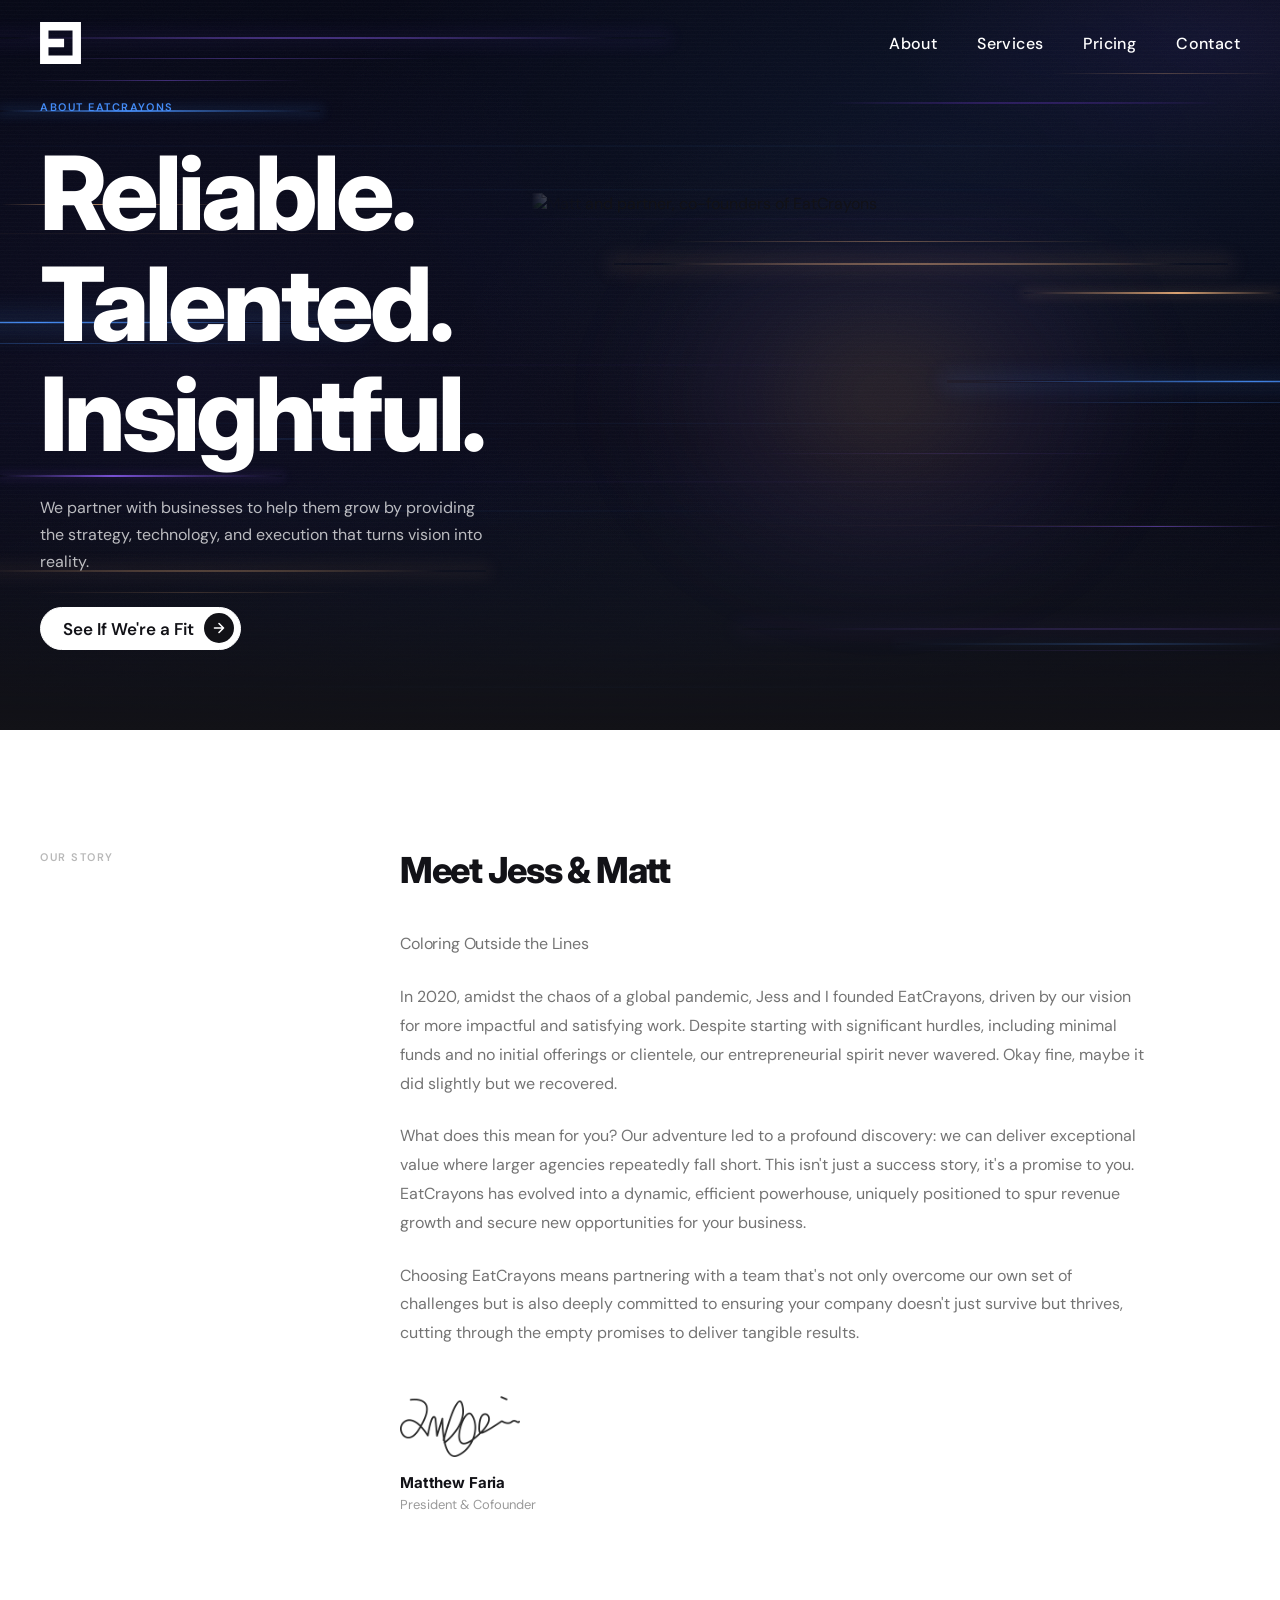
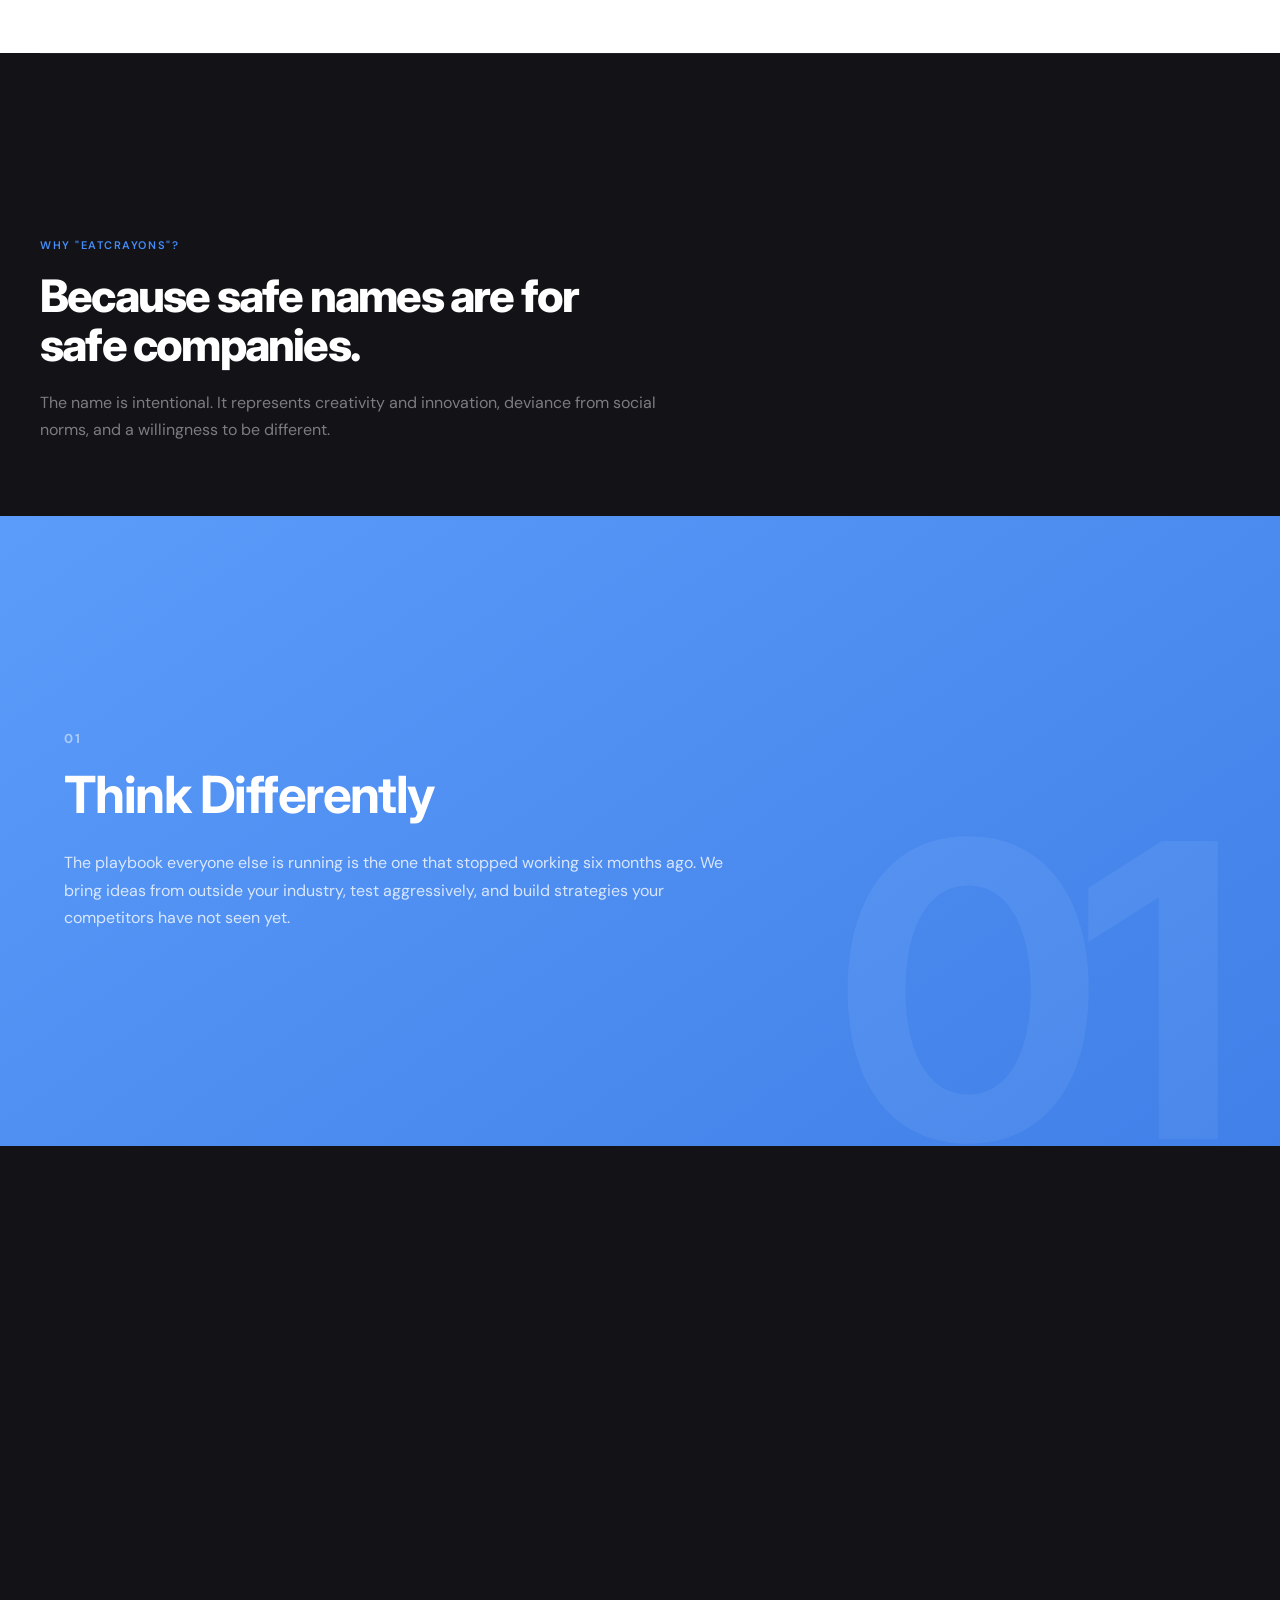
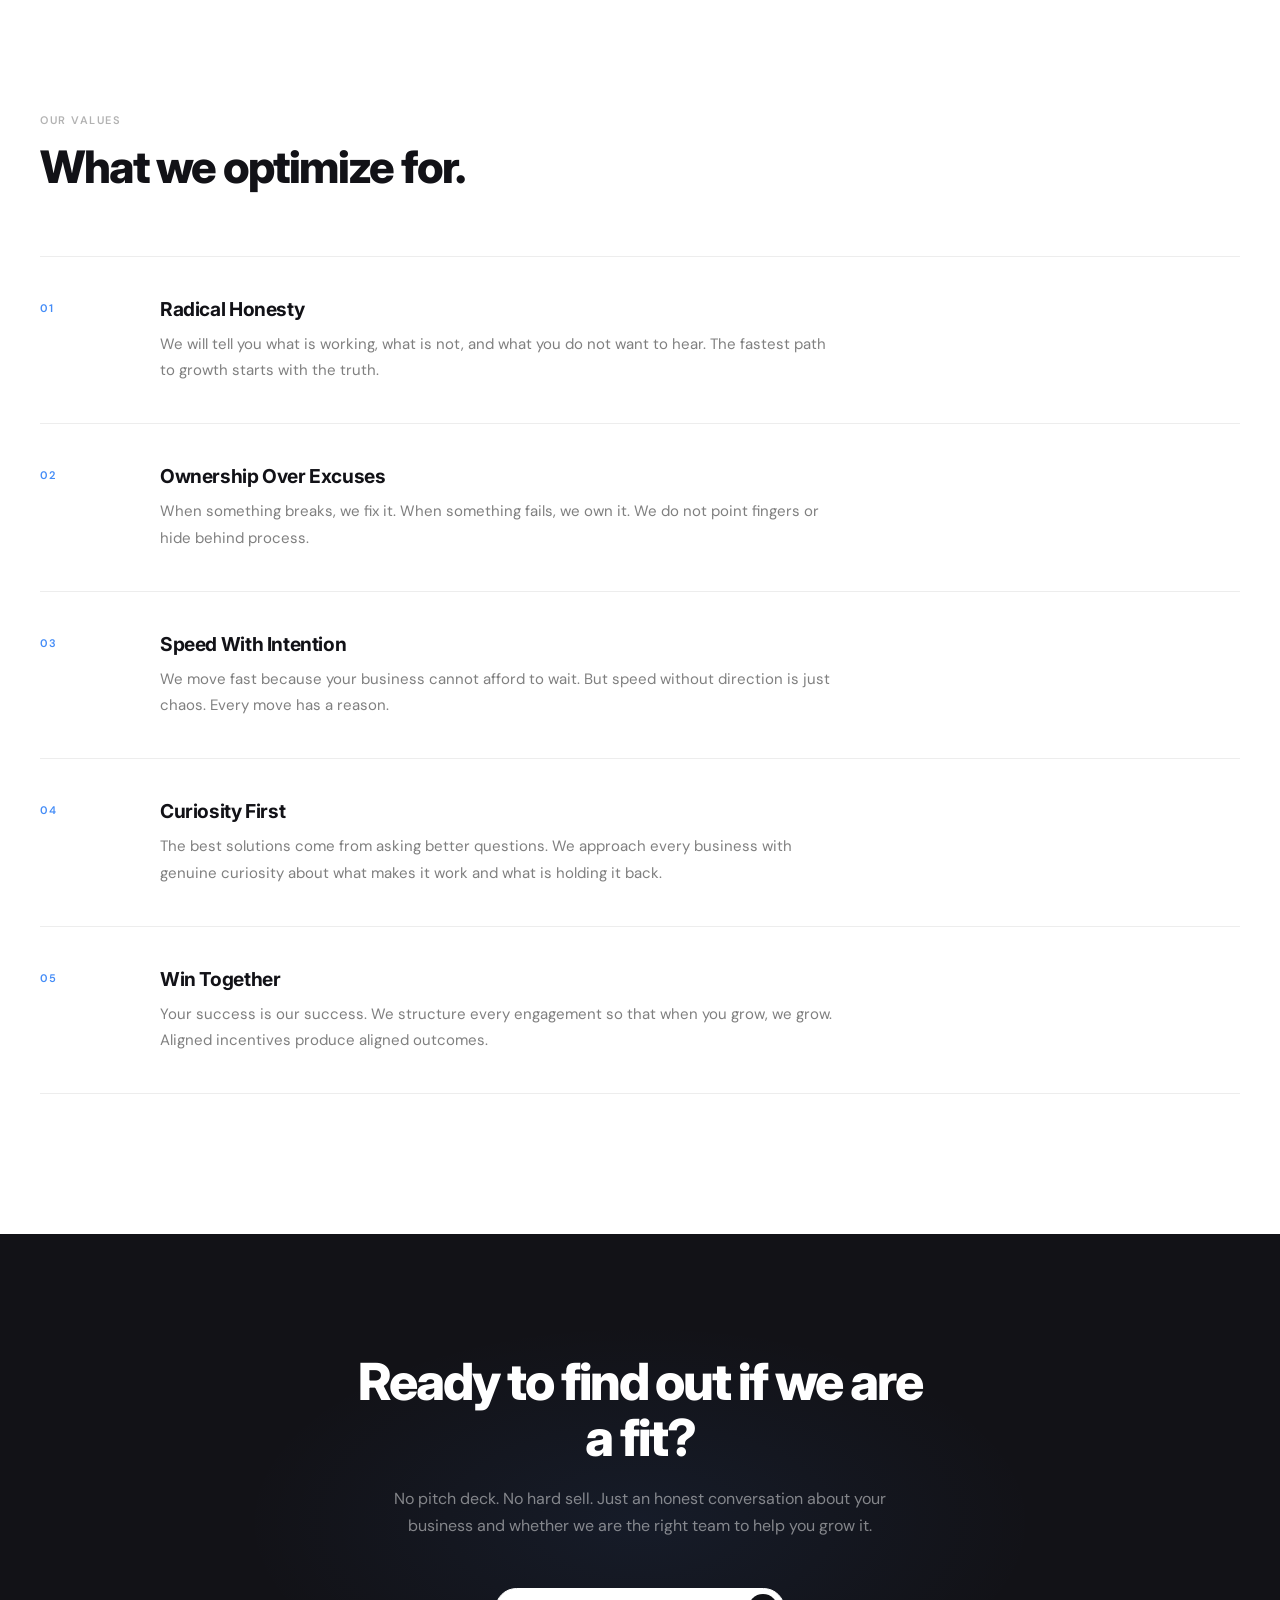
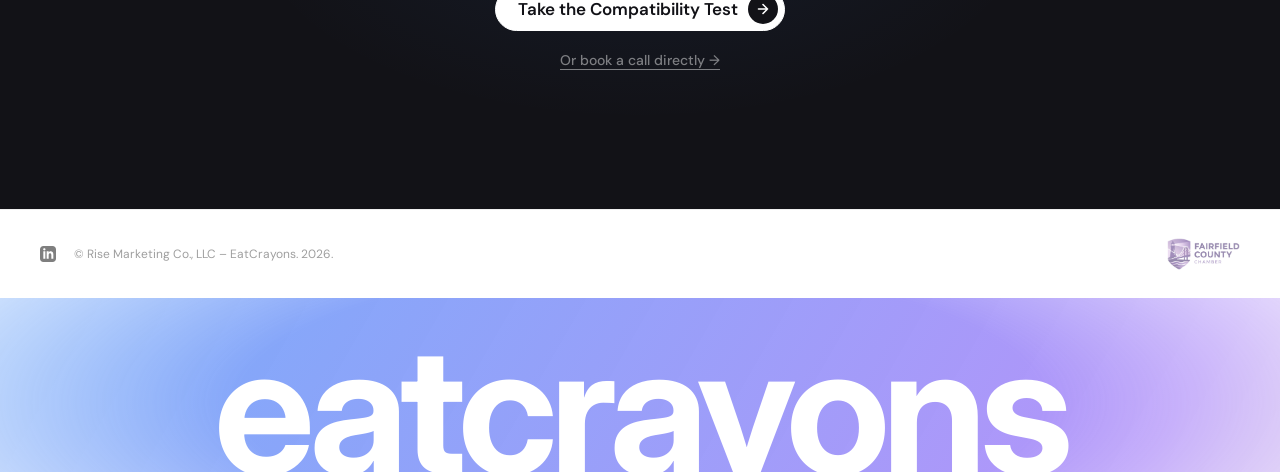
==== commit 5e76a150: "Remove Testimonials from all navigation menus https://claude.ai/code/session_019gga6qvRzyVmhuTkeDURS" ====
--- a/about/index.html
+++ b/about/index.html
@@ -35,7 +35,6 @@
   <nav class="site-nav" aria-label="Main navigation">
     <a href="./" aria-current="page">About</a>
     <a href="/#services">Services</a>
-    <a href="/#testimonials">Testimonials</a>
     <a href="/#pricing">Pricing</a>
     <a href="../contact/">Contact</a>
   </nav>
@@ -52,7 +51,6 @@
   <nav class="mobile-menu-nav" aria-label="Mobile navigation links">
     <a href="./"              class="mobile-menu-link" data-index="0" aria-current="page">About</a>
     <a href="/#services"      class="mobile-menu-link" data-index="1">Services</a>
-    <a href="/#testimonials"  class="mobile-menu-link" data-index="2">Testimonials</a>
     <a href="/#pricing"       class="mobile-menu-link" data-index="3">Pricing</a>
     <a href="../contact/"     class="mobile-menu-link" data-index="4">Contact</a>
   </nav>
--- a/css/styles.css
+++ b/css/styles.css
@@ -1499,7 +1499,7 @@
   text-align: center;
   border-top: 1px solid rgba(0,0,0,0.05);
 }
-.cta-inner { max-width: 760px; margin: 0 auto; }
+.cta-inner { max-width: 960px; margin: 0 auto; }
 .cta-headline {
   font-size: clamp(1.9rem, 3.8vw, 3.4rem);
   font-weight: 800;
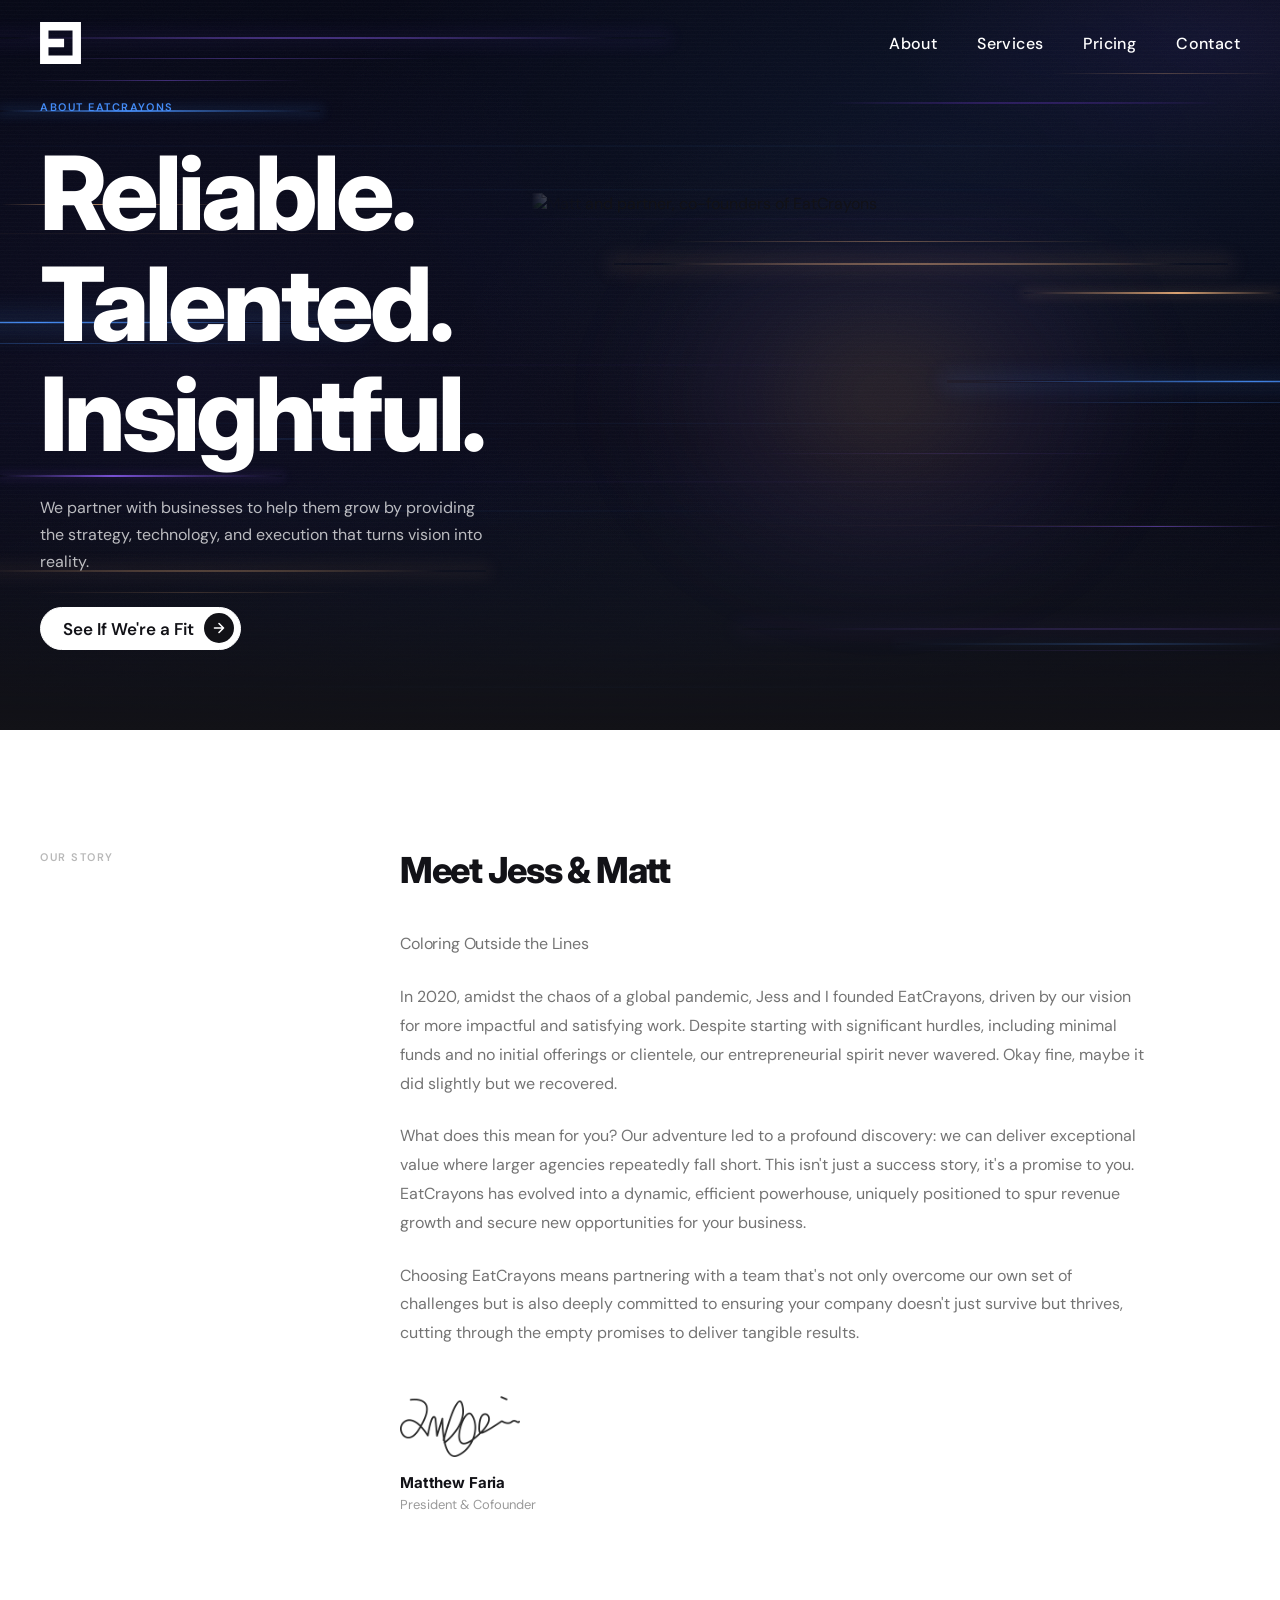
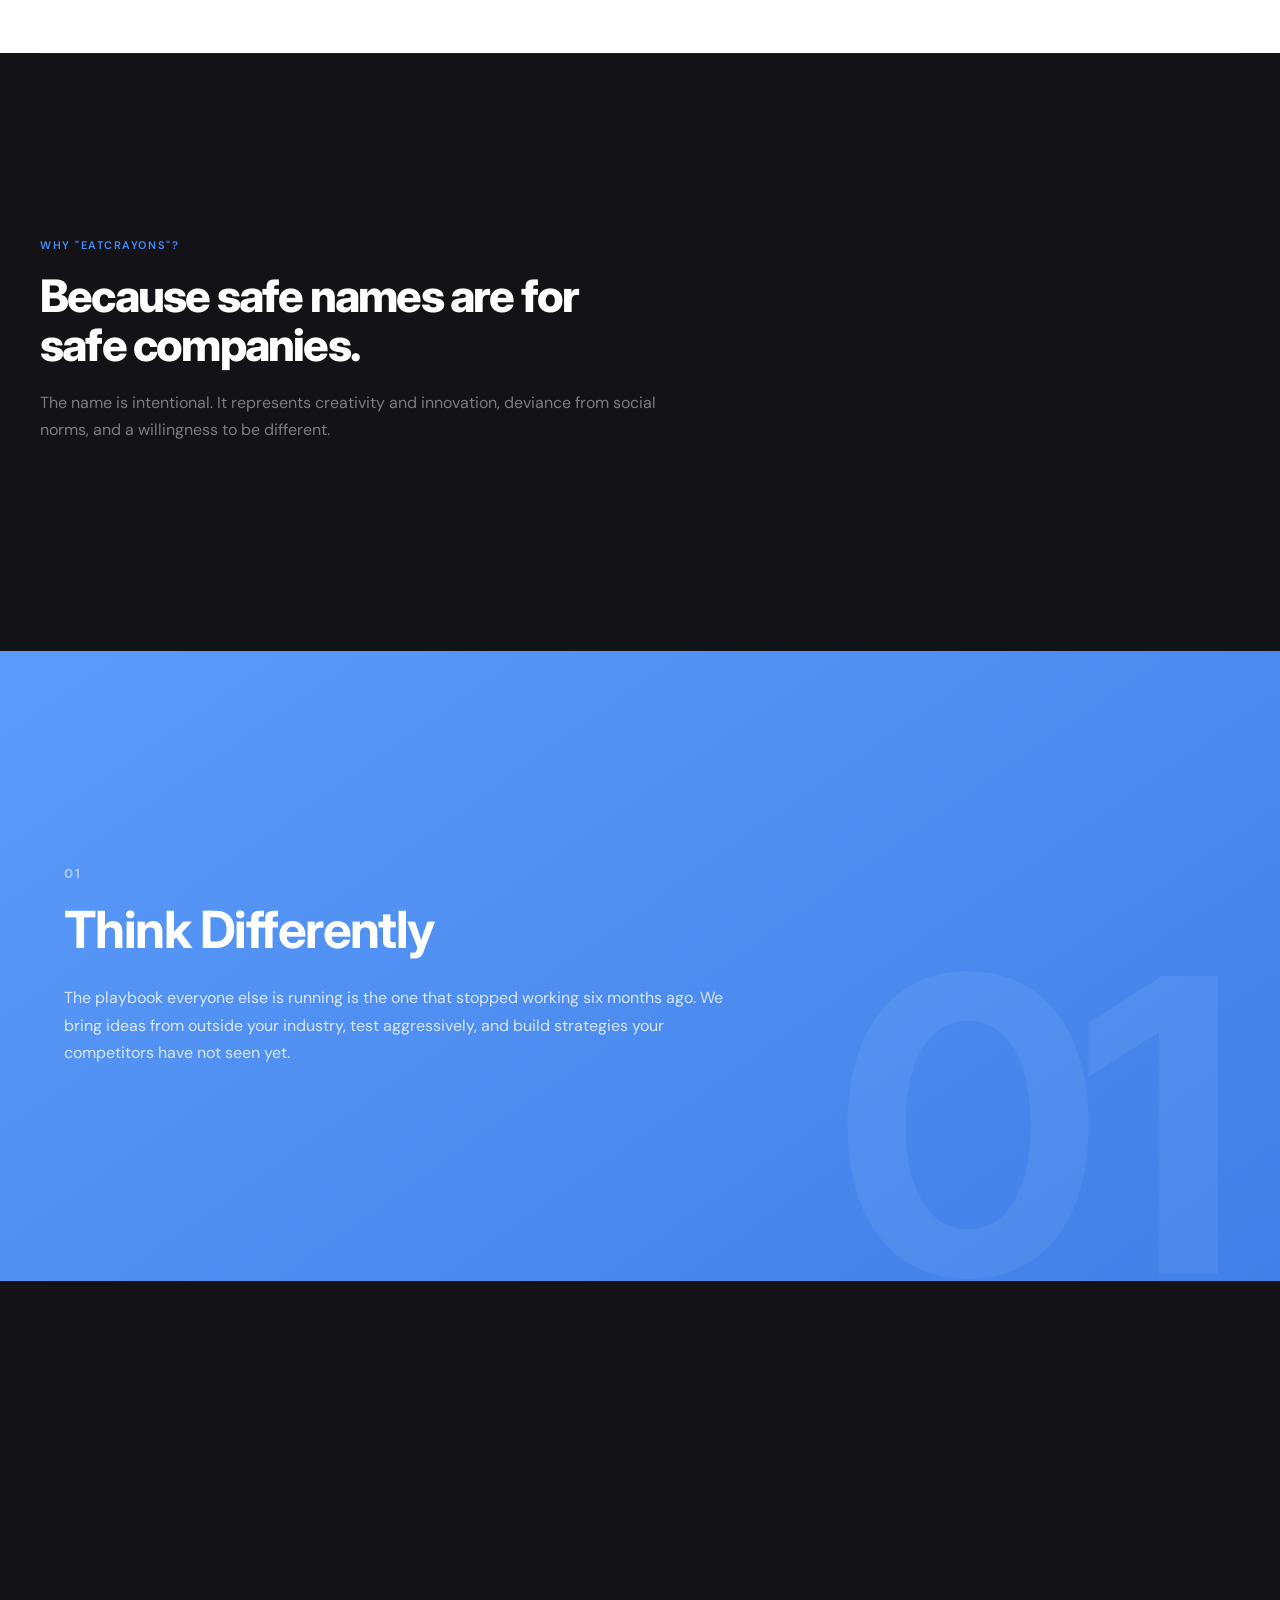
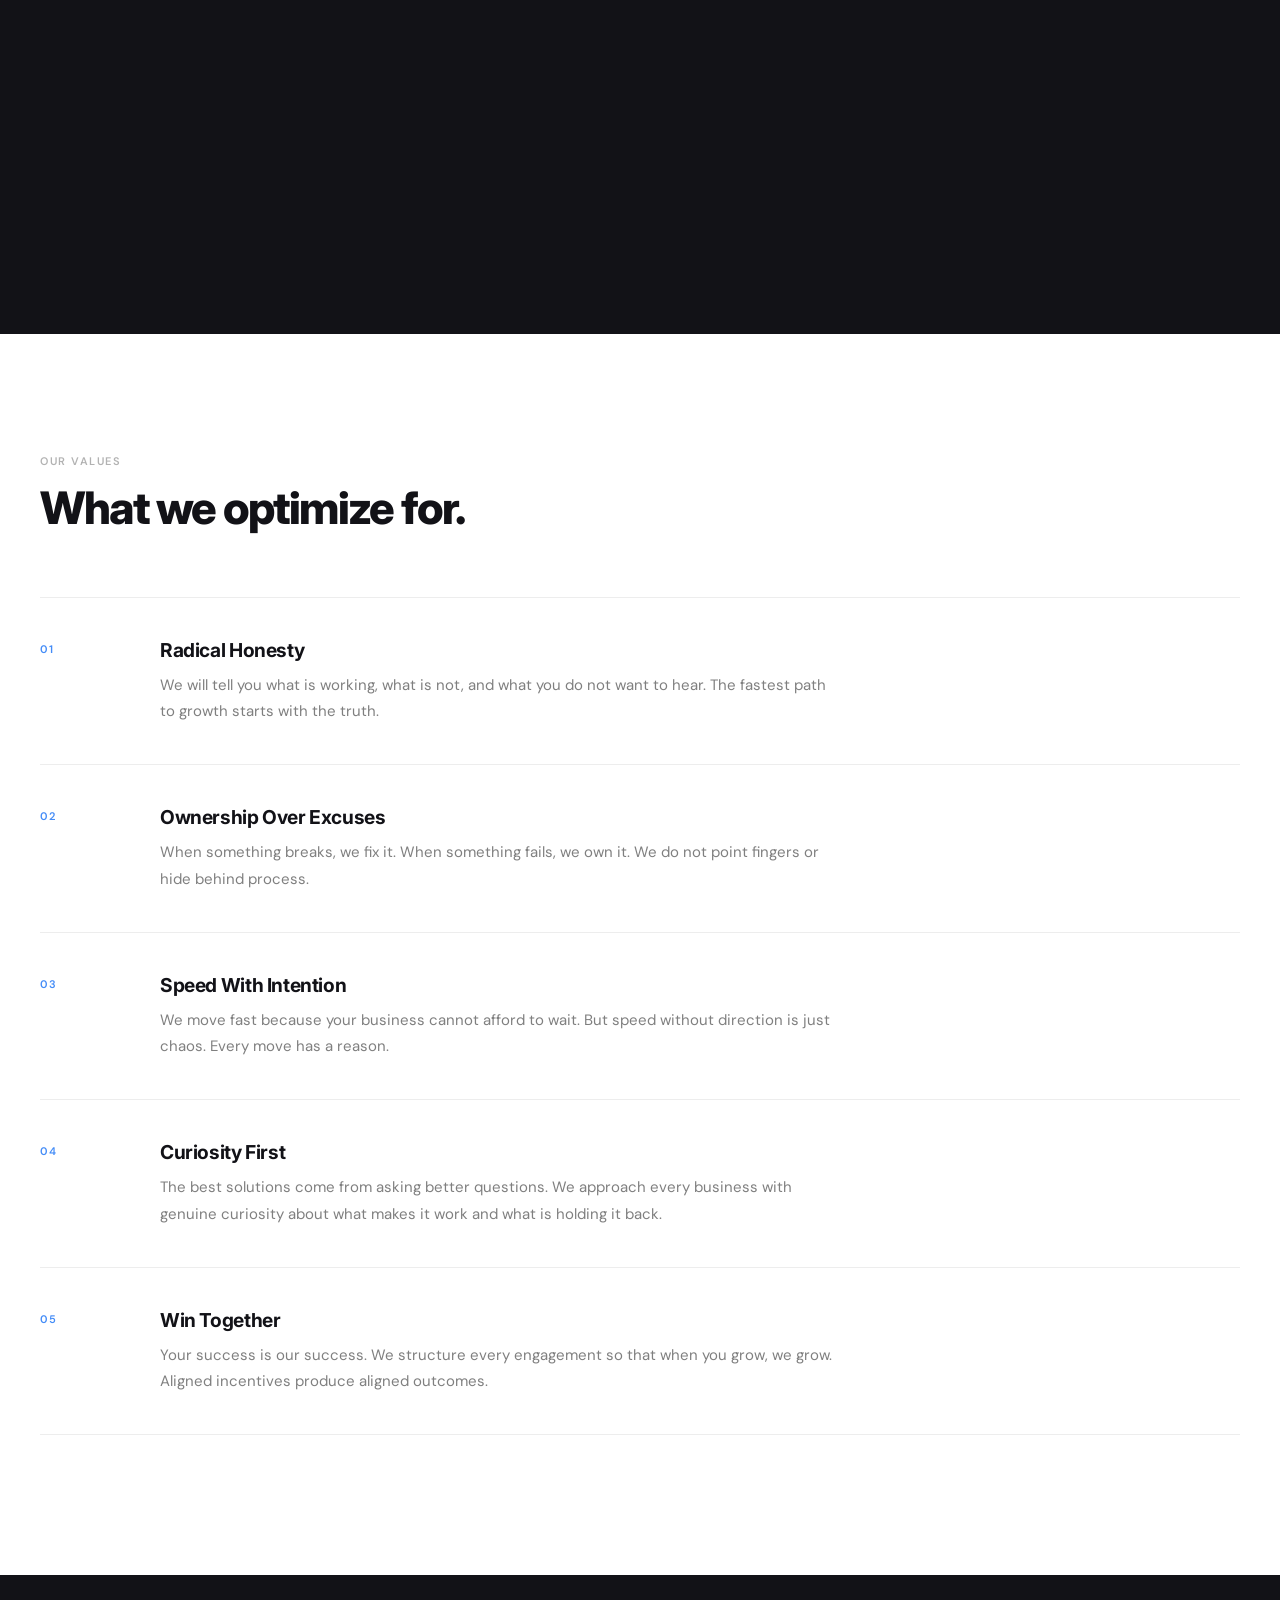
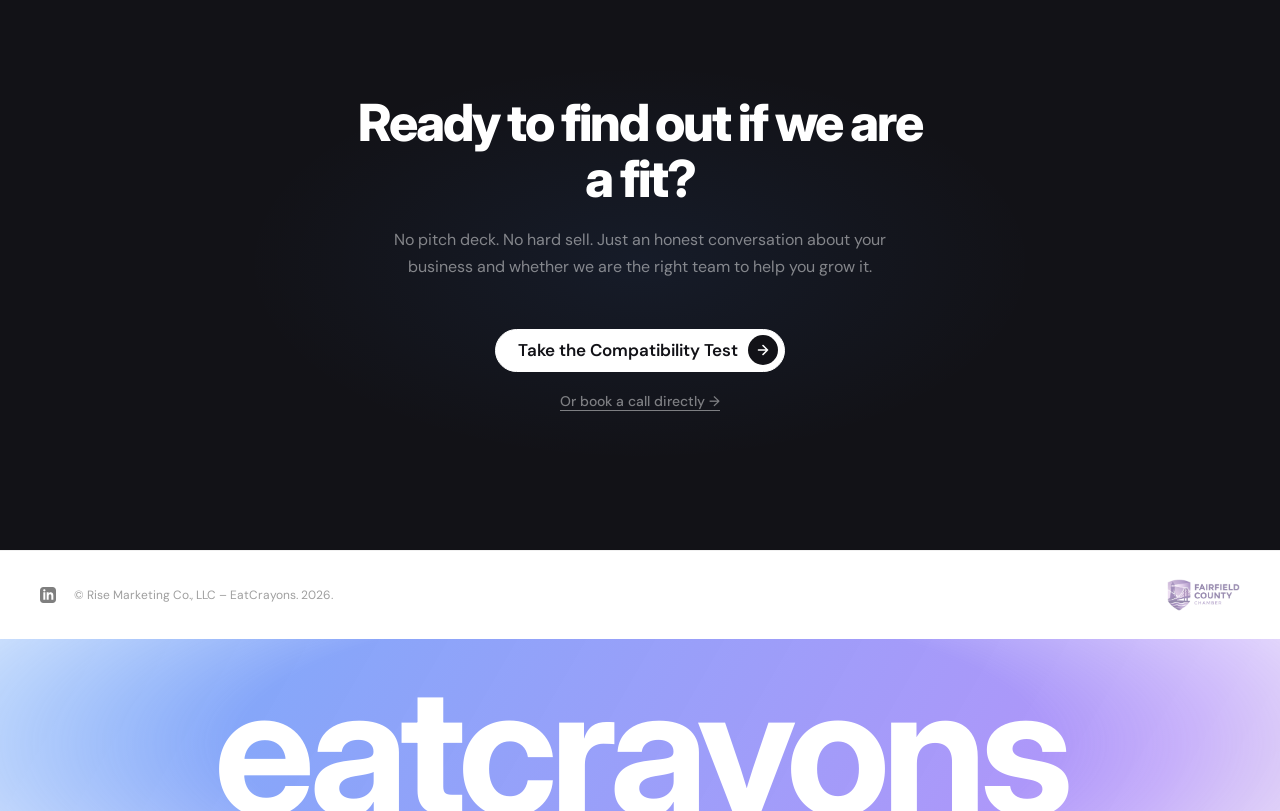
==== commit 5c43b1b3: "Fix about page: horizontal scroll starts when cards are centered on screen - Move header outside sti" ====
--- a/about/index.html
+++ b/about/index.html
@@ -11,7 +11,9 @@
   <meta property="og:title" content="About – EatCrayons">
   <meta property="og:description" content="Meet the team behind EatCrayons. We build growth engines for businesses that refuse to stay small.">
   <meta property="og:type" content="website">
-  <meta property="og:url" content="https://eatcrayons.com/about">
+  <meta property="og:url" content="https://eatcrayons.com/about/">
+  <meta property="og:image" content="https://eatcrayons.com/images/og-default.png">
+  <link rel="canonical" href="https://eatcrayons.com/about/">
 
   <!-- Fonts -->
   <link rel="preconnect" href="https://fonts.googleapis.com">
@@ -24,6 +26,7 @@
   <link rel="stylesheet" href="../css/transitions.css">
 </head>
 <body>
+<a class="skip-link" href="#main-content">Skip to main content</a>
 
 <!-- ── HEADER ── -->
 <header id="site-header">
@@ -65,7 +68,7 @@
 <!-- ═══════════════════════════════════════════
      HERO — Neon light streaks + team photo
      ═══════════════════════════════════════════ -->
-<section class="abt-hero" aria-labelledby="abt-hero-heading">
+<section class="abt-hero" id="main-content" aria-labelledby="abt-hero-heading">
   <!-- Layer 1: Ambient color atmosphere -->
   <div class="abt-hero-atmosphere" aria-hidden="true"></div>
 
@@ -157,68 +160,67 @@
      WHY THE NAME — 4 pillars explaining EatCrayons
      ═══════════════════════════════════════════ -->
 <section class="abt-name" aria-labelledby="abt-name-heading">
+
+  <!-- Header — normal flow, scrolls away before cards pin -->
+  <div class="abt-name-header-wrap">
+    <div class="abt-name-inner">
+      <div class="abt-name-header">
+        <p class="abt-name-eyebrow">Why "EatCrayons"?</p>
+        <h2 class="abt-name-h" id="abt-name-heading">Because safe names are for safe&nbsp;companies.</h2>
+        <p class="abt-name-sub">The name is intentional. It represents creativity and innovation, deviance from social norms, and a willingness to be different.</p>
+      </div>
+    </div>
+  </div>
+
+  <!-- Sticky card panel — cards only, vertically centered in viewport -->
   <div class="abt-name-sticky">
-  <div class="abt-name-inner">
-
-    <div class="abt-name-header">
-      <p class="abt-name-eyebrow">Why "EatCrayons"?</p>
-      <h2 class="abt-name-h" id="abt-name-heading">Because safe names are for safe&nbsp;companies.</h2>
-      <p class="abt-name-sub">The name is intentional. It represents creativity and innovation, deviance from social norms, and a willingness to be different.</p>
-    </div>
-
     <div class="abt-name-scroll-wrap">
-    <div class="abt-name-bento">
-
-      <!-- Card 1: Featured — full width -->
-      <div class="abt-name-card abt-name-card--featured abt-name-card--blue">
-        <span class="abt-name-bg-num" aria-hidden="true">01</span>
-        <div class="abt-name-card-inner">
-          <span class="abt-name-num">01</span>
-          <h3 class="abt-name-card-h">Think Differently</h3>
-          <p class="abt-name-card-p">The playbook everyone else is running is the one that stopped working six months ago. We bring ideas from outside your industry, test aggressively, and build strategies your competitors have not seen yet.</p>
-        </div>
-      </div>
-
-      <!-- Cards 2 & 3: Side by side -->
-      <div class="abt-name-card abt-name-card--purple">
-        <span class="abt-name-bg-num" aria-hidden="true">02</span>
-        <div class="abt-name-card-inner">
-          <span class="abt-name-num">02</span>
-          <h3 class="abt-name-card-h">Make a Mess</h3>
-          <p class="abt-name-card-p">Growth does not come from perfection. It comes from moving fast, learning faster, and being willing to try things that might not work. We would rather run ten experiments and find one winner than spend three months polishing a plan that never ships.</p>
-        </div>
-      </div>
-
-      <div class="abt-name-card abt-name-card--orange">
-        <span class="abt-name-bg-num" aria-hidden="true">03</span>
-        <div class="abt-name-card-inner">
-          <span class="abt-name-num">03</span>
-          <h3 class="abt-name-card-h">Stay Hungry</h3>
-          <p class="abt-name-card-p">Technology, tools, and tactics are evolving faster than ever. We stay on the bleeding edge of AI, automation, and growth infrastructure so our clients never fall behind. What worked last quarter is already being replaced.</p>
-        </div>
-      </div>
-
-      <!-- Card 4: Featured — full width -->
-      <div class="abt-name-card abt-name-card--featured abt-name-card--purple-blue">
-        <span class="abt-name-bg-num" aria-hidden="true">04</span>
-        <div class="abt-name-card-inner">
-          <span class="abt-name-num">04</span>
-          <h3 class="abt-name-card-h">Have Fun</h3>
-          <p class="abt-name-card-p">Life is too short to dread your Monday meetings. We build partnerships, not vendor relationships. When the work is enjoyable, the output is better, the team moves faster, and the results follow.</p>
-        </div>
-      </div>
-
-    </div>
-    </div>
+      <div class="abt-name-bento">
+
+        <!-- Card 1: Featured — full width -->
+        <div class="abt-name-card abt-name-card--featured abt-name-card--blue">
+          <span class="abt-name-bg-num" aria-hidden="true">01</span>
+          <div class="abt-name-card-inner">
+            <span class="abt-name-num">01</span>
+            <h3 class="abt-name-card-h">Think Differently</h3>
+            <p class="abt-name-card-p">The playbook everyone else is running is the one that stopped working six months ago. We bring ideas from outside your industry, test aggressively, and build strategies your competitors have not seen yet.</p>
+          </div>
+        </div>
+
+        <!-- Card 2 -->
+        <div class="abt-name-card abt-name-card--purple">
+          <span class="abt-name-bg-num" aria-hidden="true">02</span>
+          <div class="abt-name-card-inner">
+            <span class="abt-name-num">02</span>
+            <h3 class="abt-name-card-h">Make a Mess</h3>
+            <p class="abt-name-card-p">Growth does not come from perfection. It comes from moving fast, learning faster, and being willing to try things that might not work. We would rather run ten experiments and find one winner than spend three months polishing a plan that never ships.</p>
+          </div>
+        </div>
+
+        <!-- Card 3 -->
+        <div class="abt-name-card abt-name-card--orange">
+          <span class="abt-name-bg-num" aria-hidden="true">03</span>
+          <div class="abt-name-card-inner">
+            <span class="abt-name-num">03</span>
+            <h3 class="abt-name-card-h">Stay Hungry</h3>
+            <p class="abt-name-card-p">Technology, tools, and tactics are evolving faster than ever. We stay on the bleeding edge of AI, automation, and growth infrastructure so our clients never fall behind. What worked last quarter is already being replaced.</p>
+          </div>
+        </div>
+
+        <!-- Card 4: Featured — full width -->
+        <div class="abt-name-card abt-name-card--featured abt-name-card--purple-blue">
+          <span class="abt-name-bg-num" aria-hidden="true">04</span>
+          <div class="abt-name-card-inner">
+            <span class="abt-name-num">04</span>
+            <h3 class="abt-name-card-h">Have Fun</h3>
+            <p class="abt-name-card-p">Life is too short to dread your Monday meetings. We build partnerships, not vendor relationships. When the work is enjoyable, the output is better, the team moves faster, and the results follow.</p>
+          </div>
+        </div>
+
+      </div><!-- /.abt-name-bento -->
     </div><!-- /.abt-name-scroll-wrap -->
-
-    <!-- Scroll progress indicator -->
-    <div class="abt-name-progress" aria-hidden="true">
-      <div class="abt-name-progress-bar"></div>
-    </div>
-
-  </div>
   </div><!-- /.abt-name-sticky -->
+
 </section>
 
 <!-- ═══════════════════════════════════════════
--- a/css/styles.css
+++ b/css/styles.css
@@ -2,6 +2,31 @@
    EatCrayons – Business Growth Partners
    © Rise Marketing Co., LLC – EatCrayons. 2026.
    ══════════════════════════════════════════════════════════════ */
+
+/* ── SKIP LINK (Accessibility) ── */
+.skip-link {
+  position: absolute;
+  left: -9999px;
+  top: auto;
+  width: 1px;
+  height: 1px;
+  overflow: hidden;
+  z-index: 9999;
+  padding: 12px 24px;
+  background: var(--blue);
+  color: #fff;
+  font-size: 14px;
+  font-weight: 600;
+  text-decoration: none;
+  border-radius: 0 0 8px 0;
+}
+.skip-link:focus {
+  position: fixed;
+  left: 0;
+  top: 0;
+  width: auto;
+  height: auto;
+}
 
 *, *::before, *::after { box-sizing: border-box; margin: 0; padding: 0; }
 
@@ -1163,167 +1188,6 @@
 .trust-pillar-body p:last-child { margin-bottom: 0; }
 
 /* ── TESTIMONIALS ── */
-.testimonials {
-  background: white;
-  padding: 120px 40px;
-}
-.testimonials-inner { max-width: 1360px; margin: 0 auto; }
-.testimonials-eyebrow {
-  font-family: var(--font-body);
-  font-size: 11px;
-  font-weight: 500;
-  letter-spacing: 0.14em;
-  opacity: 0.35;
-  text-transform: uppercase;
-  margin-bottom: 12px;
-}
-.testimonials-sub {
-  font-family: var(--font-display);
-  font-size: 1.15rem;
-  font-weight: 600;
-  letter-spacing: -0.01em;
-  opacity: 0.22;
-  margin-bottom: 48px;
-}
-.testimonials-grid {
-  display: grid;
-  grid-template-columns: repeat(3, 1fr);
-  gap: 20px;
-}
-.tcard {
-  background: var(--dark);
-  border-radius: 18px;
-  padding: 36px;
-  color: white;
-  position: relative;
-  overflow: hidden;
-}
-/* ── VIDEO THUMBNAIL ── */
-.tcard-thumb {
-  display: block;
-  width: 100%;
-  aspect-ratio: 16 / 9;
-  border-radius: 12px;
-  margin-bottom: 24px;
-  position: relative;
-  overflow: hidden;
-  cursor: pointer;
-  border: none;
-  padding: 0;
-  background: none;
-  flex-shrink: 0;
-}
-
-.tcard-thumb-bg {
-  position: absolute;
-  inset: 0;
-  background-size: cover;
-  background-position: center;
-  transition: transform 400ms cubic-bezier(0.34, 1.56, 0.64, 1);
-}
-
-.tcard-thumb-bg--1 { background-color: #16213e; }
-.tcard-thumb-bg--2 { background-color: #1b263b; }
-.tcard-thumb-bg--3 { background-color: #2d1b4e; }
-
-.tcard-play {
-  position: absolute;
-  inset: 0;
-  display: flex;
-  align-items: center;
-  justify-content: center;
-  transition: transform 320ms cubic-bezier(0.34, 1.56, 0.64, 1);
-}
-
-.tcard-play svg {
-  width: 48px;
-  height: 48px;
-  filter: drop-shadow(0 4px 12px rgba(0,0,0,0.4));
-}
-
-.tcard-thumb:hover .tcard-thumb-bg { transform: scale(1.04); }
-.tcard-thumb:hover .tcard-play { transform: scale(1.12); }
-.tcard-thumb:active .tcard-play { transform: scale(0.96); }
-
-/* ── VIDEO MODAL ── */
-.vid-modal {
-  position: fixed;
-  inset: 0;
-  z-index: 10000;
-  background: rgba(0,0,0,0.85);
-  display: flex;
-  align-items: center;
-  justify-content: center;
-  padding: 24px;
-  opacity: 0;
-  pointer-events: none;
-  transition: opacity 280ms ease;
-}
-
-.vid-modal.is-open {
-  opacity: 1;
-  pointer-events: all;
-}
-
-.vid-modal-inner {
-  position: relative;
-  width: 100%;
-  max-width: 900px;
-  transform: translateY(16px) scale(0.97);
-  transition: transform 320ms cubic-bezier(0.34, 1.56, 0.64, 1);
-}
-
-.vid-modal.is-open .vid-modal-inner {
-  transform: translateY(0) scale(1);
-}
-
-.vid-modal-close {
-  position: absolute;
-  top: -44px;
-  right: 0;
-  background: none;
-  border: none;
-  color: white;
-  font-size: 28px;
-  line-height: 1;
-  cursor: pointer;
-  opacity: 0.7;
-  transition: opacity 200ms ease, transform 200ms ease;
-  padding: 4px 8px;
-}
-
-.vid-modal-close:hover { opacity: 1; transform: scale(1.1); }
-
-.vid-modal-embed {
-  position: relative;
-  padding-bottom: 56.25%;
-  border-radius: 14px;
-  overflow: hidden;
-  background: #000;
-}
-
-.vid-modal-embed iframe {
-  position: absolute;
-  inset: 0;
-  width: 100%;
-  height: 100%;
-}
-.tcard-quote {
-  font-size: 14.5px;
-  line-height: 1.72;
-  color: rgba(255,255,255,0.75);
-  font-style: italic;
-  margin-bottom: 24px;
-}
-.tcard-name {
-  font-weight: 700;
-  font-size: 13.5px;
-  margin-bottom: 3px;
-}
-.tcard-role {
-  font-size: 12px;
-  opacity: 0.4;
-}
 
 /* ── PRICING ── */
 .pricing {
@@ -1889,8 +1753,6 @@
   .trust { padding: 80px 24px; }
   .trust-pillar { grid-template-columns: 1fr; gap: 24px; padding: 40px 0; }
   .trust-heading { font-size: 2rem; }
-  .testimonials { padding: 80px 24px; }
-  .testimonials-grid { grid-template-columns: 1fr; gap: 16px; }
   .pricing { padding: 80px 24px; }
   .pricing-grid { grid-template-columns: 1fr; }
   .cta-section { padding: 80px 24px; }
--- a/css/about.css
+++ b/css/about.css
@@ -515,24 +515,28 @@
   padding-top: 120px;
 }
 
-/* Sticky container — pins to viewport while user scrolls through the tall section */
+/* Header wrapper — normal flow, scrolls away before cards pin */
+.abt-name-header-wrap {
+  padding: 64px 40px 72px;
+}
+
+.abt-name-inner {
+  max-width: 100%;
+  margin: 0 auto;
+}
+
+.abt-name-header {
+  max-width: 640px;
+}
+
+/* Sticky container — cards only, fills viewport, vertically centered */
 .abt-name-sticky {
   position: sticky;
   top: 0;
+  height: 100vh;
   overflow: hidden;
-  padding: 0 0 160px;
-}
-
-.abt-name-inner {
-  max-width: 100%;
-  margin: 0 auto;
-  padding: 0 40px;
-}
-
-.abt-name-header {
-  margin-bottom: 72px;
-  max-width: 640px;
-  padding-top: 64px;
+  display: flex;
+  align-items: center;
 }
 
 .abt-name-eyebrow {
@@ -566,7 +570,7 @@
 .abt-name-scroll-wrap {
   position: relative;
   overflow: hidden;
-  margin: 0 -40px;
+  width: 100%;
 }
 
 /* Edge fades removed — clean edge-to-edge scroll */
@@ -890,7 +894,10 @@
     gap: 24px;
   }
   .abt-name-sticky {
-    padding: 0 24px 60px;
+    height: 100vh;
+  }
+  .abt-name-header-wrap {
+    padding: 48px 24px 56px;
   }
   .abt-name::before {
     padding-top: 80px;
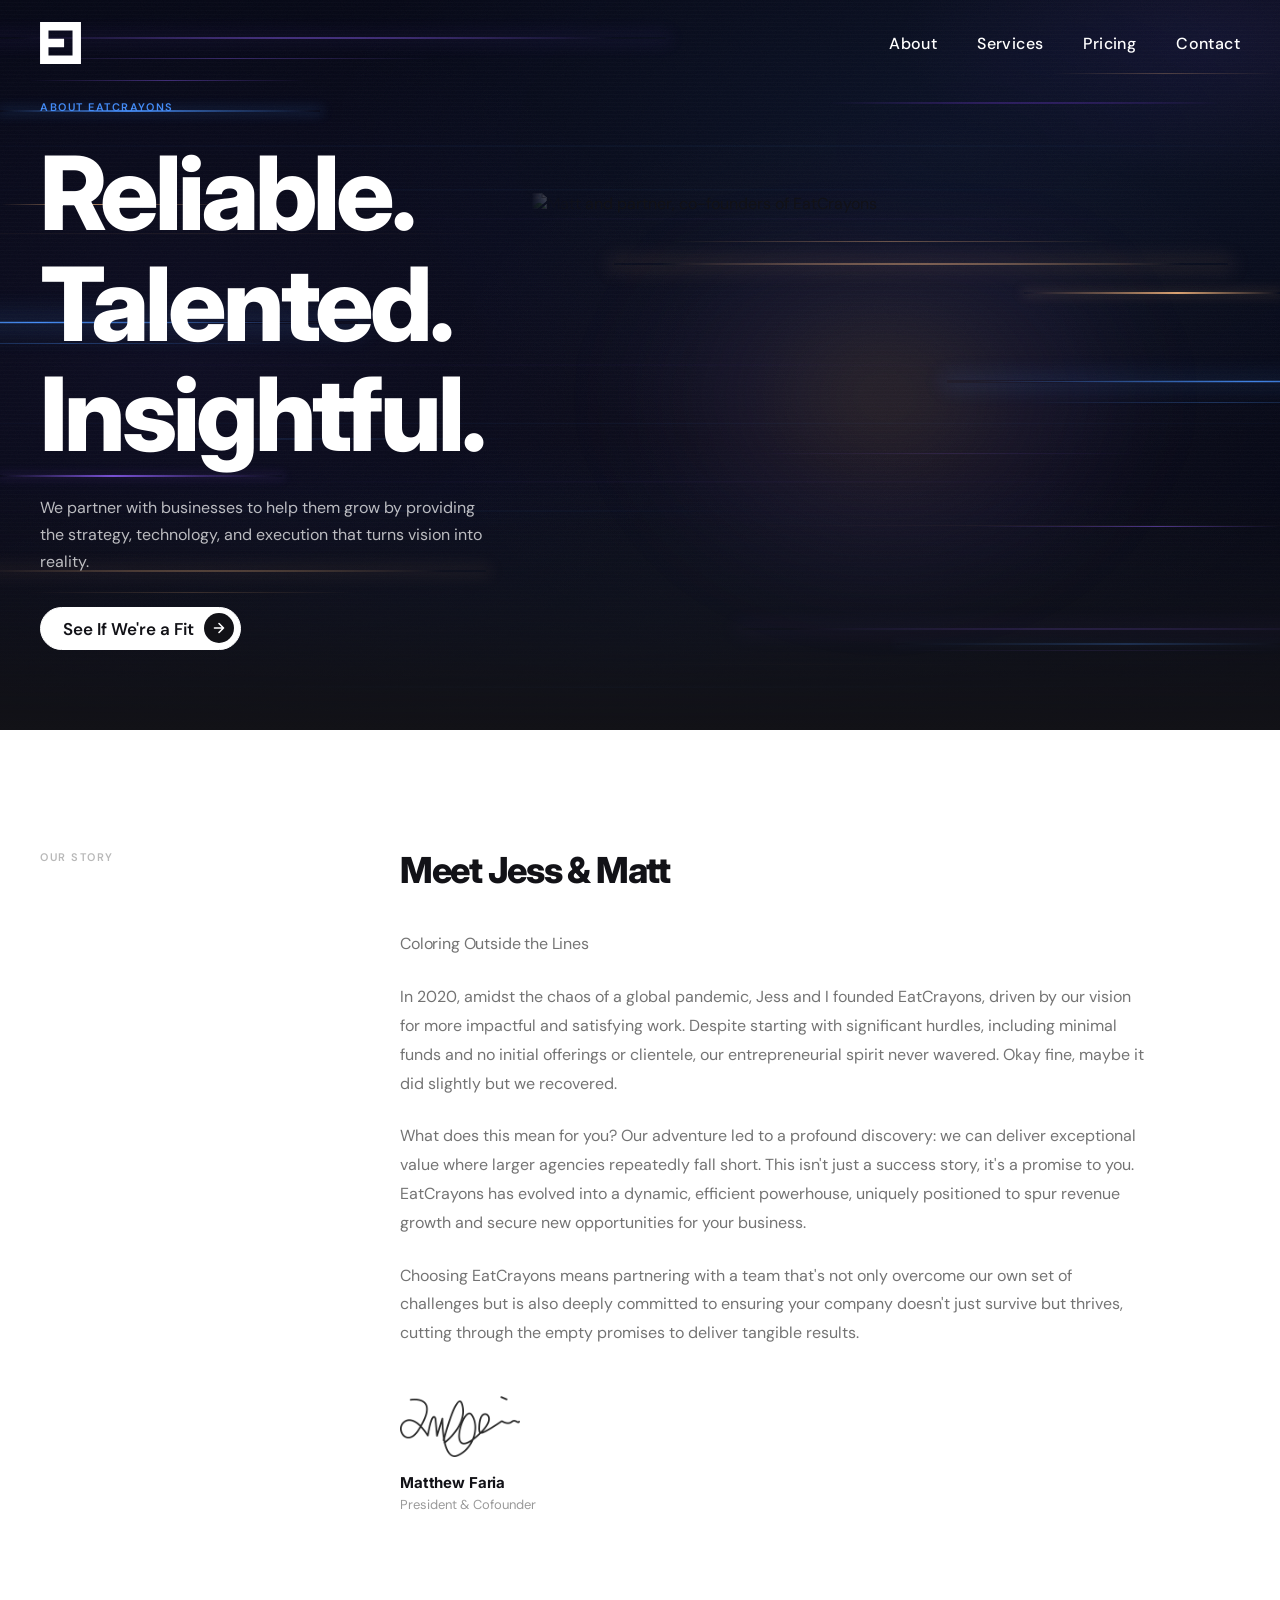
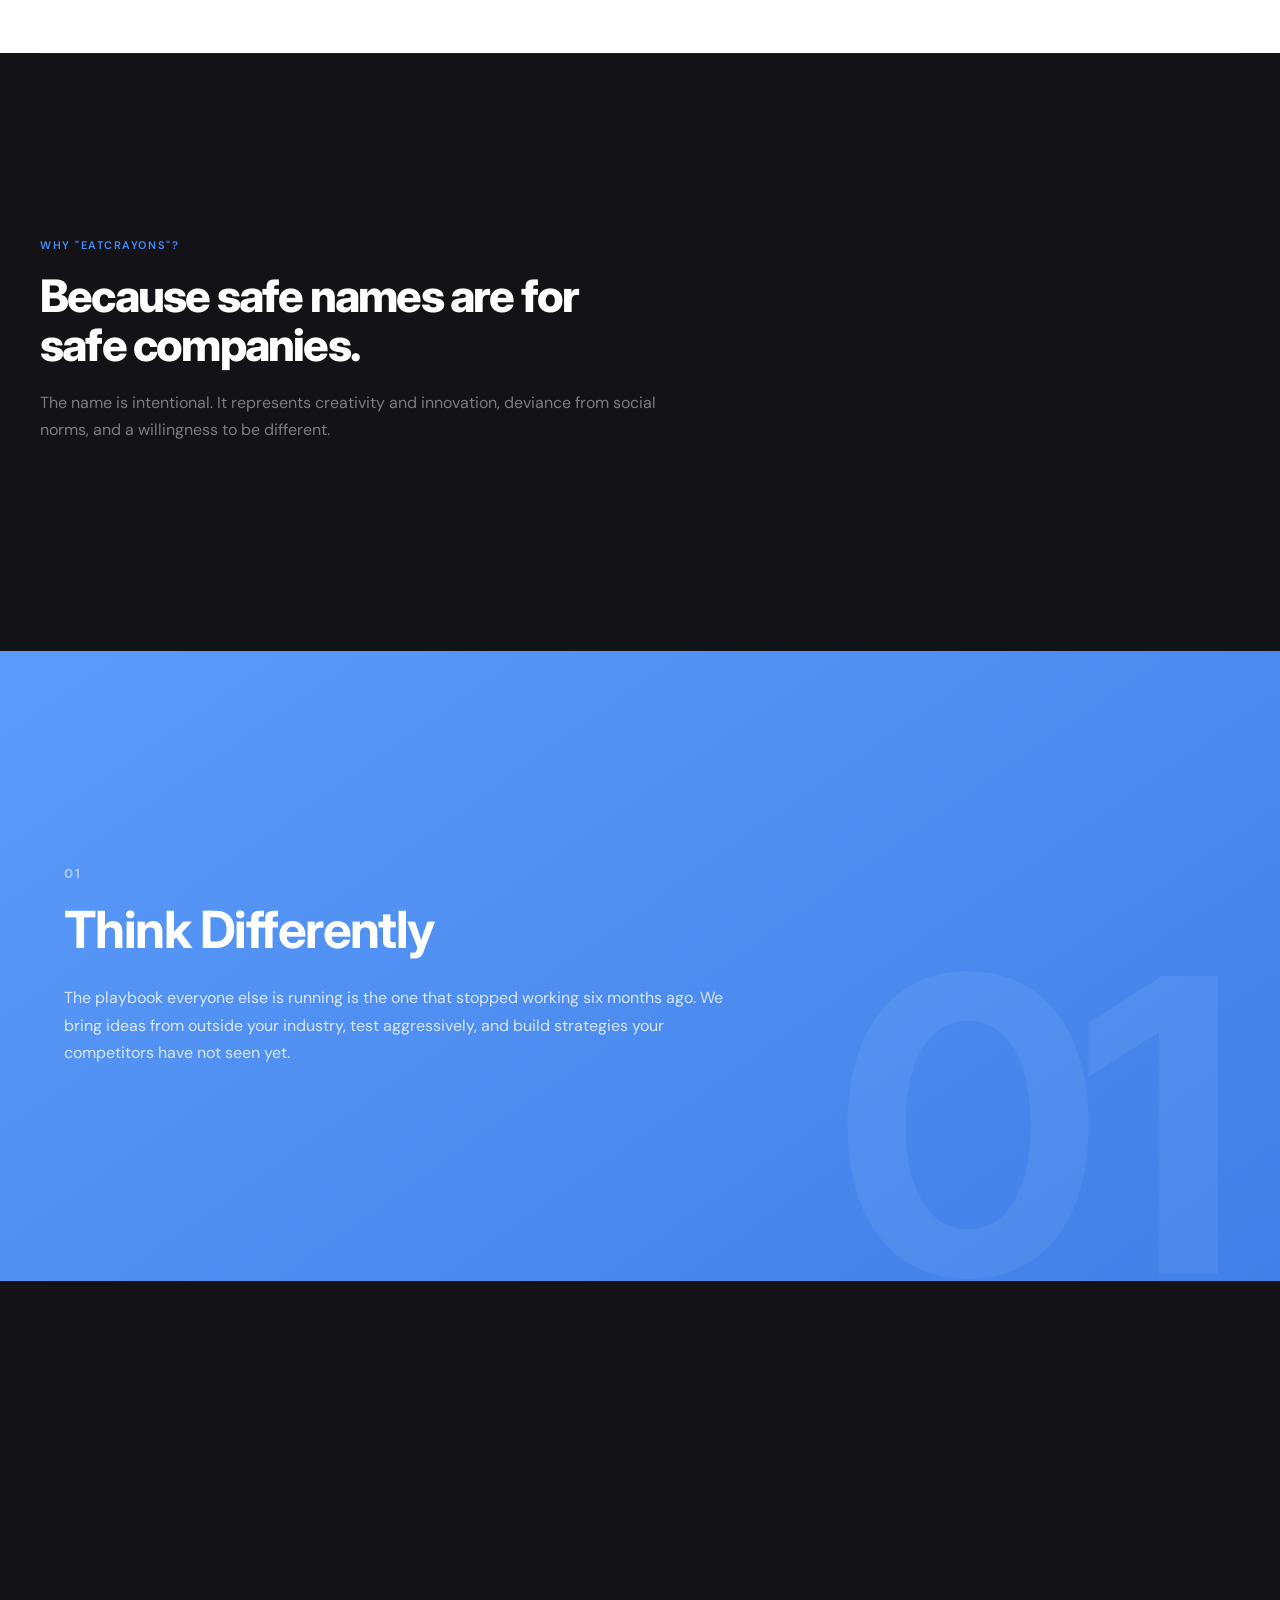
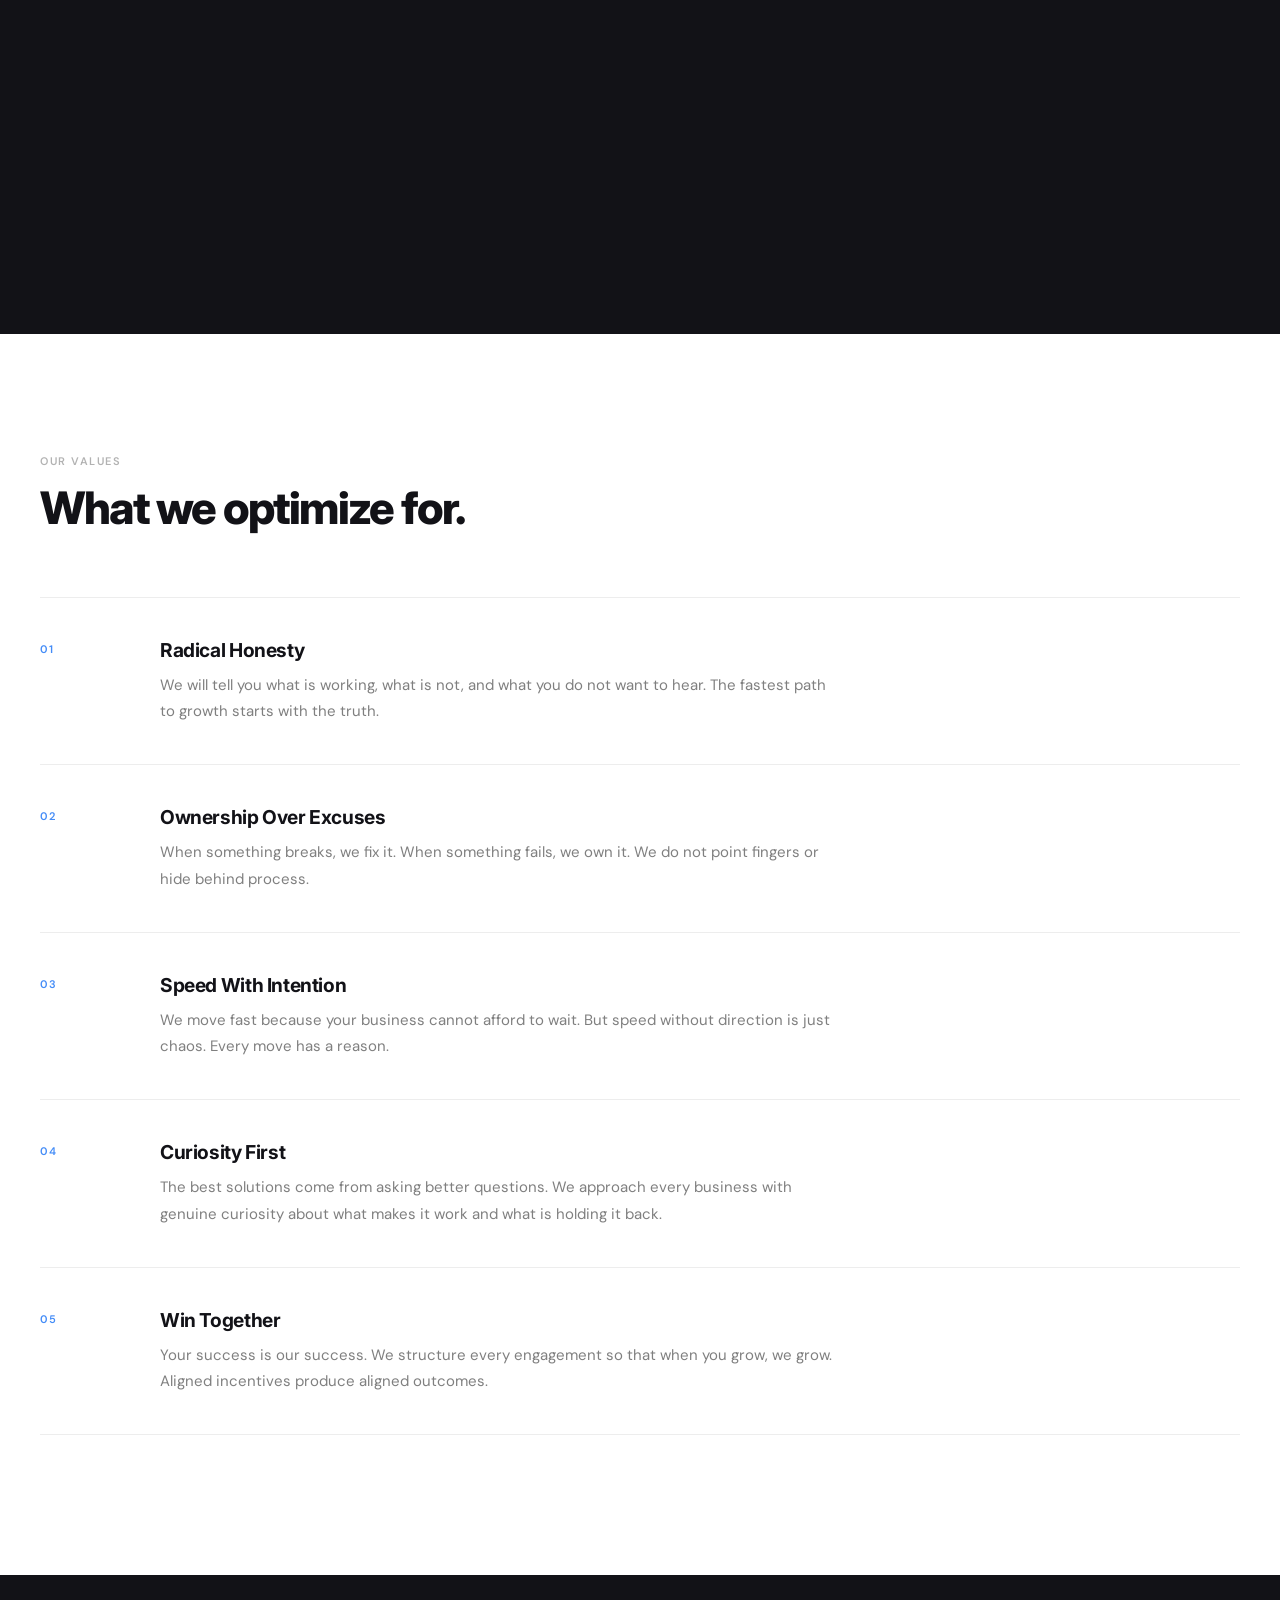
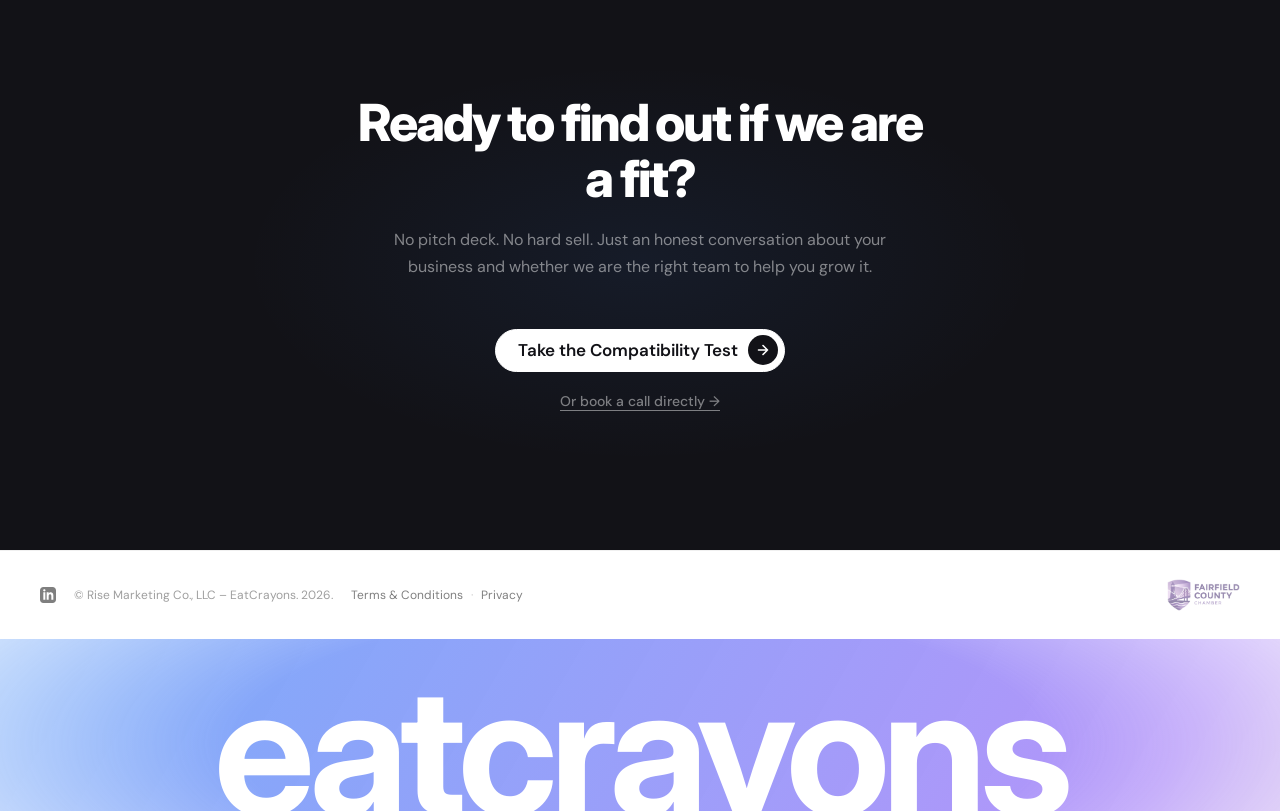
==== commit 430fde22: "Add Terms and Privacy pages, link from site footer Creates /terms/ and /privacy/ as standalone legal" ====
--- a/about/index.html
+++ b/about/index.html
@@ -312,6 +312,11 @@
         </a>
       </div>
       <span class="footer-copy">&copy; Rise Marketing Co., LLC – EatCrayons. 2026.</span>
+      <span class="footer-legal">
+        <a href="/terms/">Terms &amp; Conditions</a>
+        <span class="footer-legal-sep" aria-hidden="true">·</span>
+        <a href="/privacy/">Privacy</a>
+      </span>
     </div>
     <span class="footer-right"><a href="https://www.fairfieldcountychamber.org/" target="_blank" rel="noopener noreferrer" class="chamber-badge" aria-label="Fairfield County Chamber"><img src="../images/fc-logo-white.png" alt="Fairfield County Chamber" class="chamber-logo"></a></span>
   </div>
--- a/css/styles.css
+++ b/css/styles.css
@@ -214,8 +214,8 @@
 .hero-eyebrow {
   font-family: var(--font-body);
   color: rgba(255,255,255,0.45);
-  font-size: 12px;
-  font-weight: 500;
+  font-size: 11px;
+  font-weight: 600;
   letter-spacing: 0.14em;
   text-transform: uppercase;
   margin-bottom: 24px;
@@ -237,7 +237,7 @@
 .hero-sub {
   font-family: var(--font-body);
   color: rgba(255,255,255,0.58);
-  font-size: 17px;
+  font-size: 16px;
   font-weight: 400;
   line-height: 1.7;
   max-width: 700px;
@@ -262,7 +262,7 @@
 .btn-outline:hover {
   background: rgba(255,255,255,0.88);
   border-color: rgba(255,255,255,0.88);
-  transform: scale(1.02);
+  transform: scale(1.03);
 }
 .btn-outline:active {
   transform: scale(0.97);
@@ -1198,7 +1198,7 @@
 .pricing-eyebrow {
   font-family: var(--font-body);
   font-size: 11px;
-  font-weight: 500;
+  font-weight: 600;
   letter-spacing: 0.14em;
   text-transform: uppercase;
   color: rgba(0,0,0,0.35);
@@ -1653,6 +1653,22 @@
 .footer-copy {
   font-size: 12px;
   color: rgba(0,0,0,0.38);
+}
+.footer-legal {
+  display: inline-flex;
+  align-items: center;
+  gap: 8px;
+  font-size: 12px;
+}
+.footer-legal a {
+  color: rgba(0,0,0,0.5);
+  text-decoration: none;
+  transition: color 150ms;
+}
+.footer-legal a:hover { color: var(--dark); }
+.footer-legal a[aria-current="page"] { color: var(--dark); }
+.footer-legal-sep {
+  color: rgba(0,0,0,0.22);
 }
 .footer-nav-links {
   display: flex;
--- a/css/about.css
+++ b/css/about.css
@@ -850,7 +850,7 @@
 
 /* ── RESPONSIVE ── */
 
-@media (max-width: 1024px) {
+@media (max-width: 1100px) {
   .abt-hero-inner {
     grid-template-columns: 1fr;
     gap: 32px;
@@ -879,7 +879,7 @@
 }
 
 
-@media (max-width: 768px) {
+@media (max-width: 860px) {
   .abt-hero {
     padding: 120px 24px 0;
     min-height: auto;
@@ -922,7 +922,7 @@
   }
 }
 
-@media (max-width: 480px) {
+@media (max-width: 560px) {
   .abt-hero {
     padding: 100px 16px 0;
   }
@@ -934,9 +934,6 @@
   }
   .abt-story {
     padding: 64px 16px 80px;
-  }
-  .abt-name-sticky {
-    padding: 0 16px 48px;
   }
   .abt-name::before {
     padding-top: 64px;
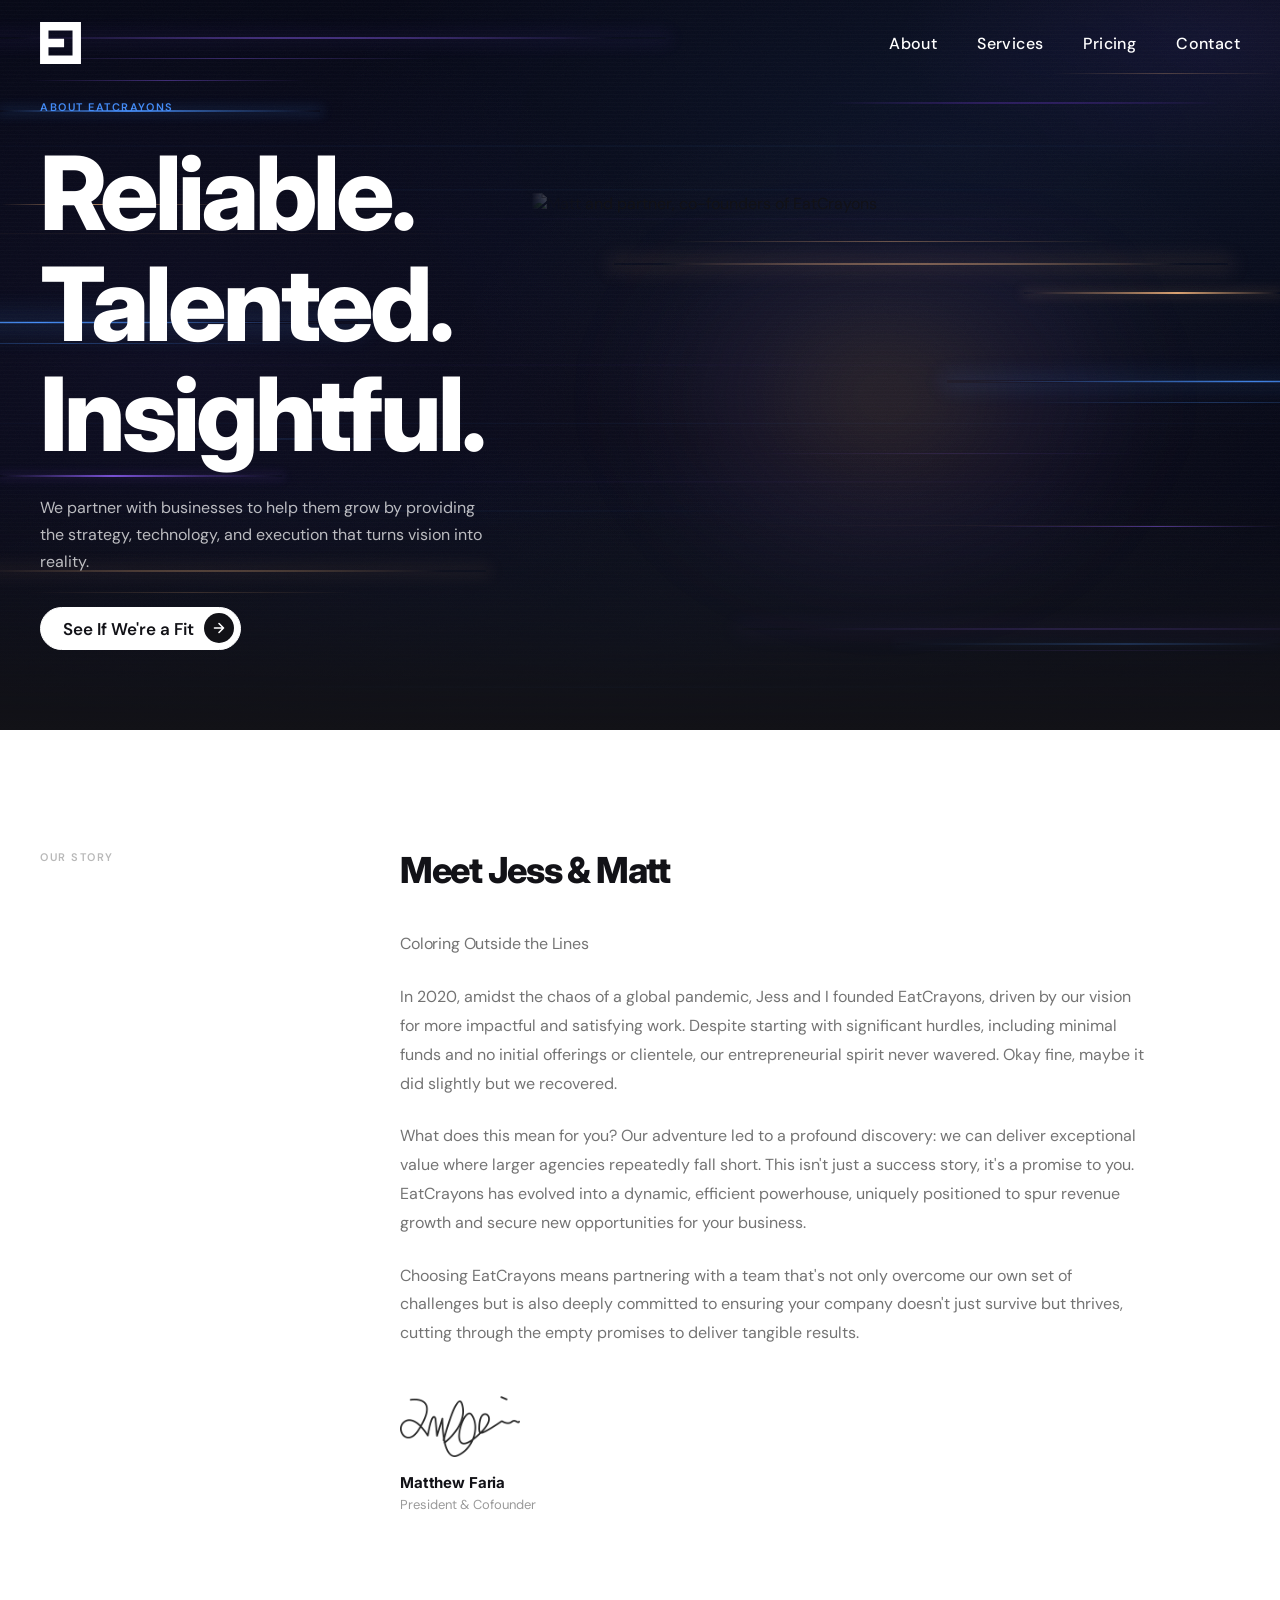
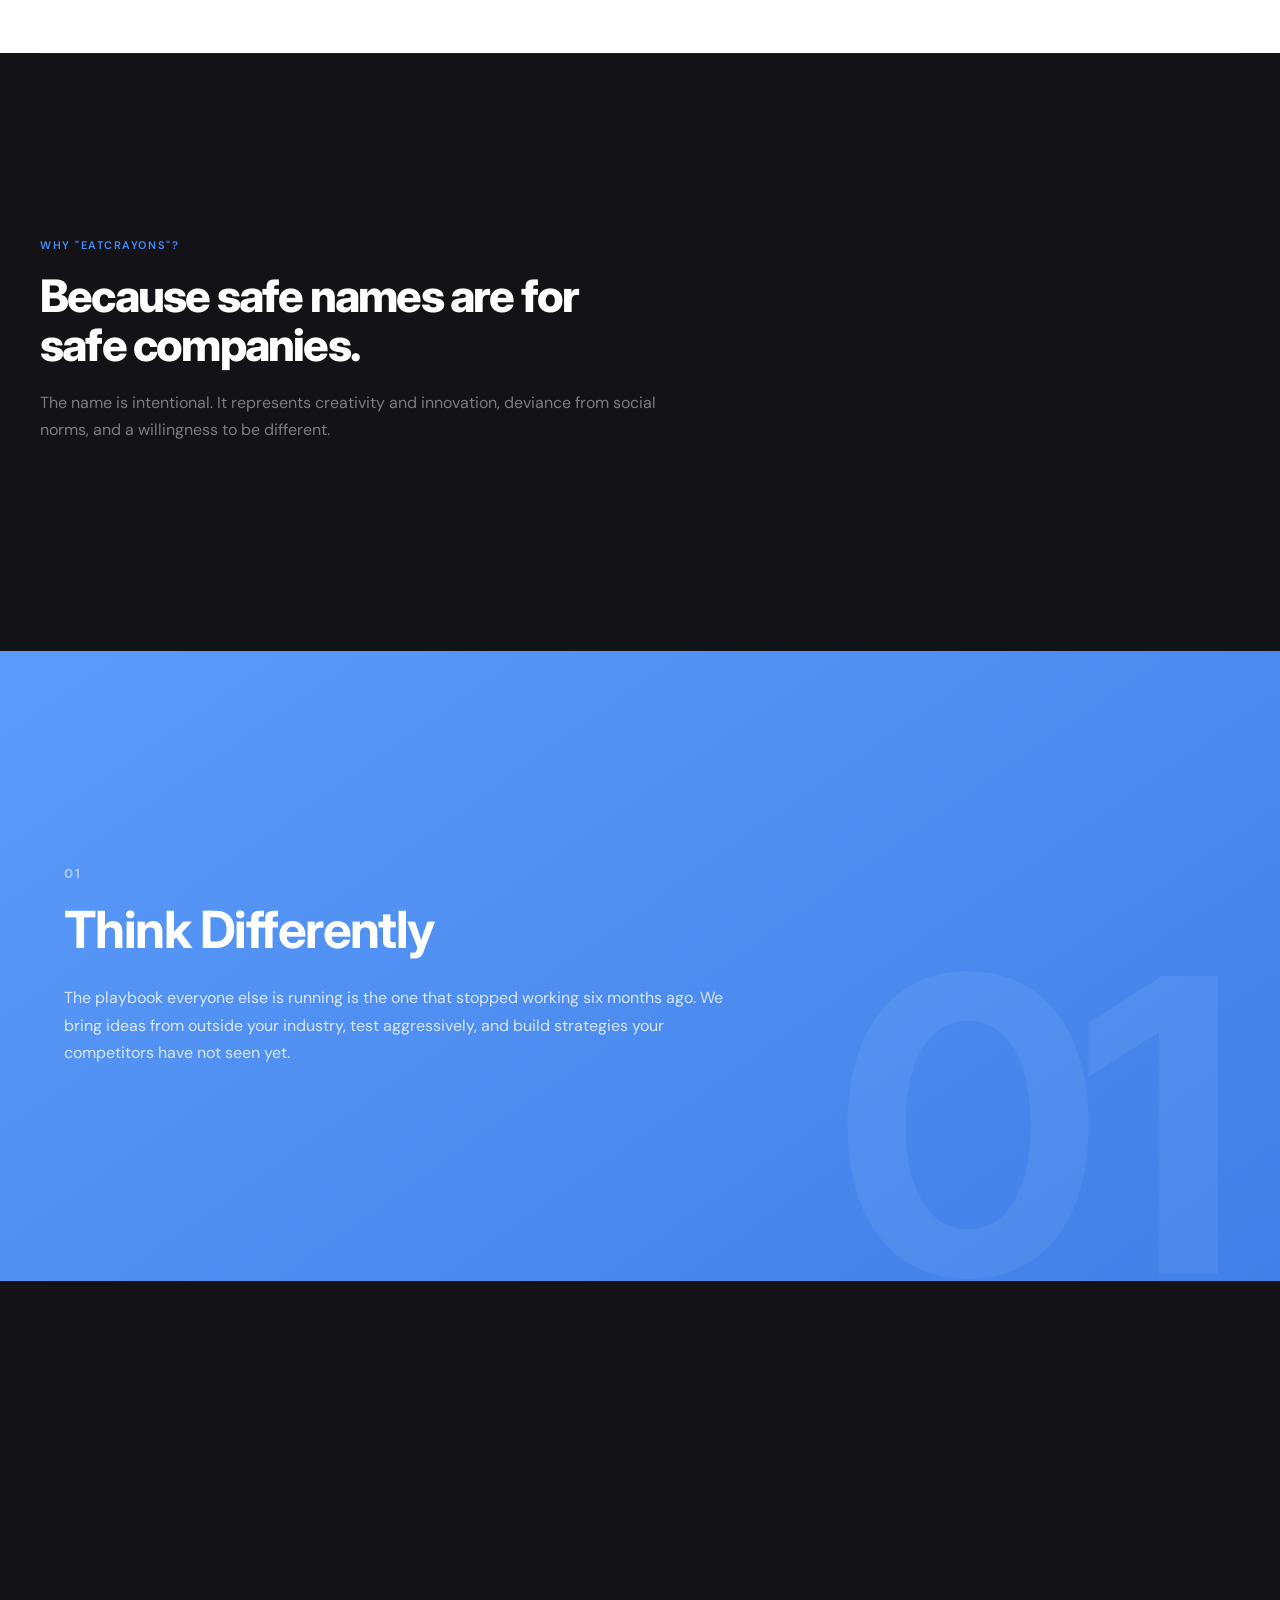
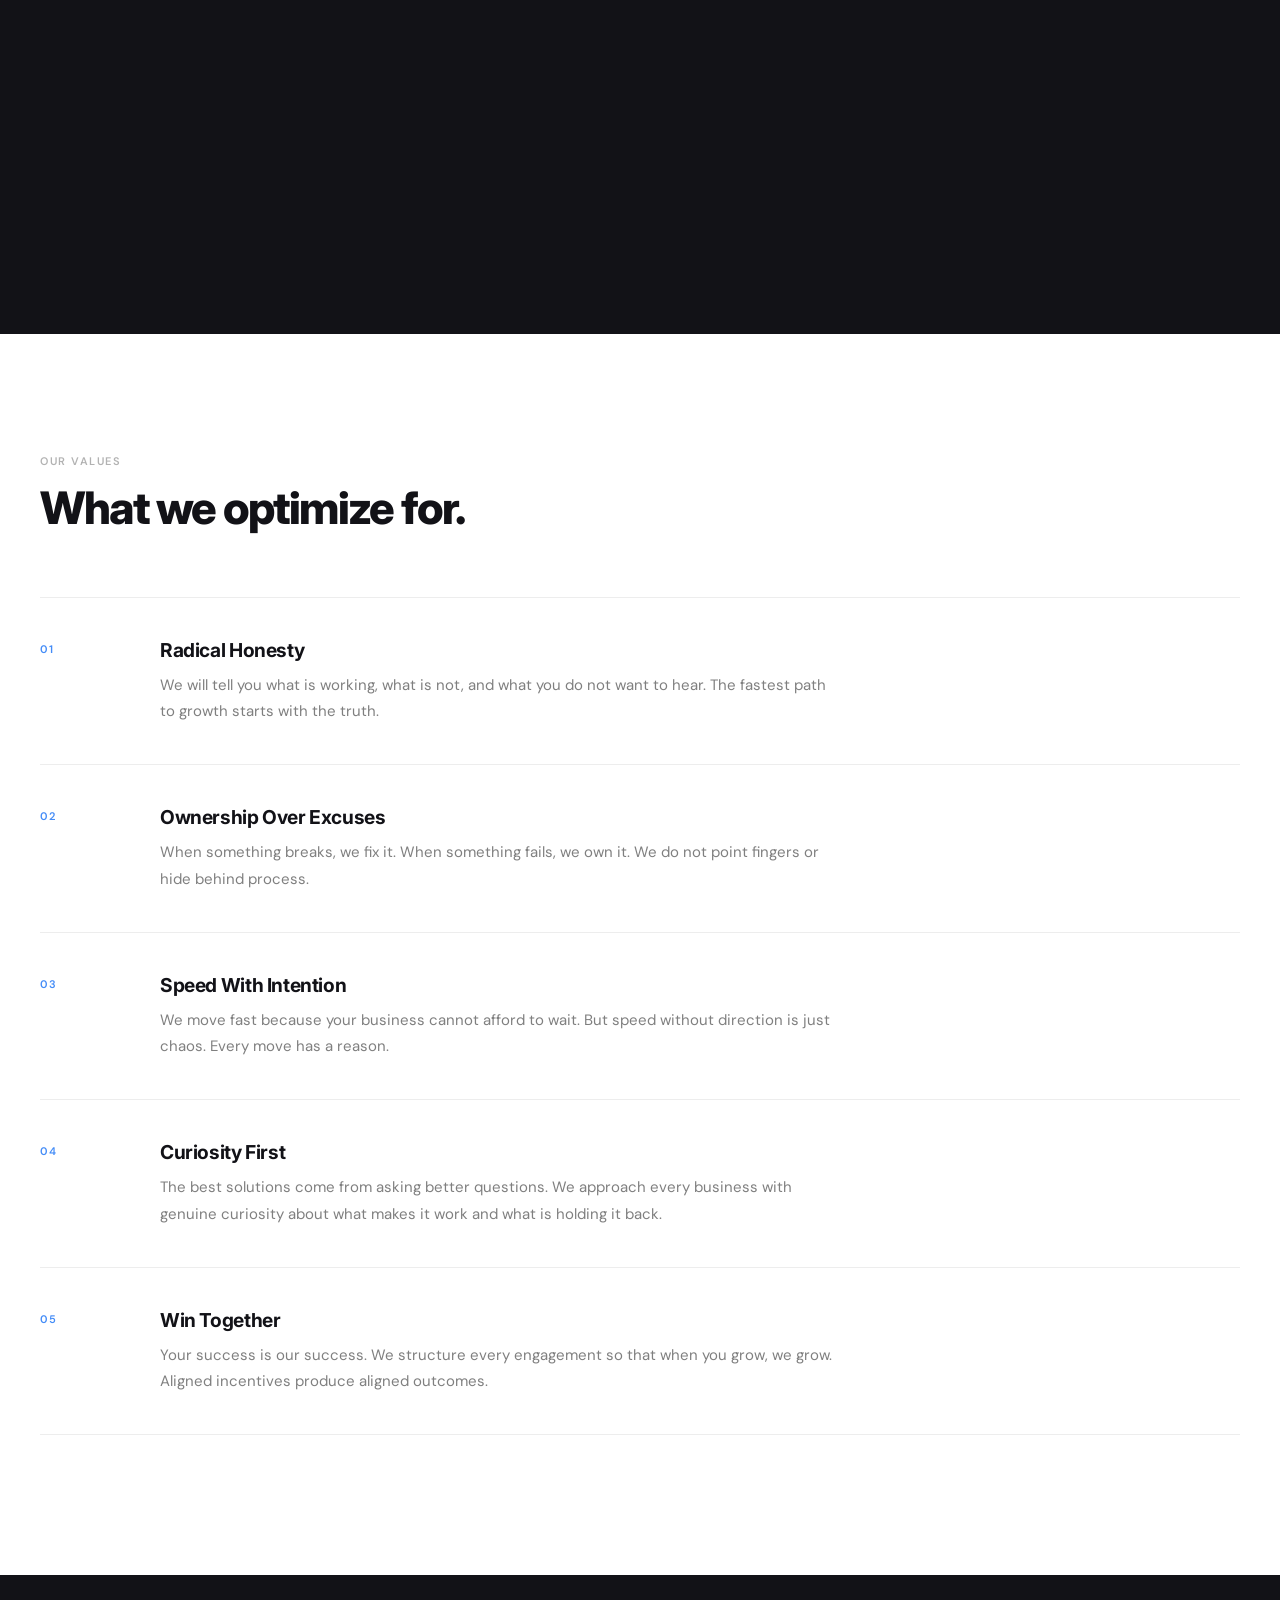
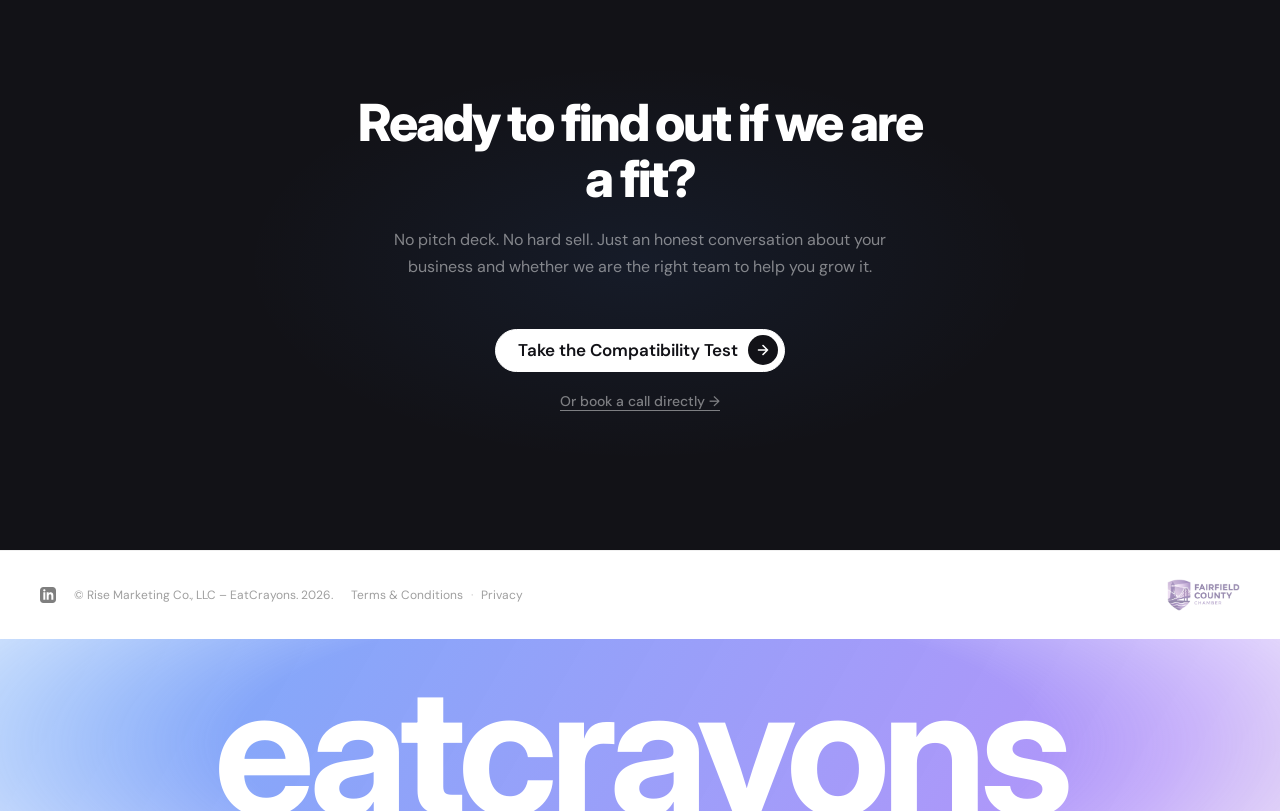
==== commit 269ab0de: "Add brandmark favicon across all pages Use the EatCrayons E mark on a dark tile so the logo is recog" ====
--- a/about/index.html
+++ b/about/index.html
@@ -3,6 +3,7 @@
 <head>
   <meta charset="UTF-8">
   <meta name="viewport" content="width=device-width, initial-scale=1.0">
+  <link rel="icon" type="image/svg+xml" href="/images/favicon.svg">
   <title>About – EatCrayons</title>
   <meta name="description" content="We started EatCrayons because too many businesses were getting bad advice from people who never built anything. Meet the team behind the growth engine.">
   <meta name="author" content="Rise Marketing Co., LLC – EatCrayons">
--- a/css/styles.css
+++ b/css/styles.css
@@ -1659,14 +1659,14 @@
   align-items: center;
   gap: 8px;
   font-size: 12px;
+  color: rgba(0,0,0,0.38);
 }
 .footer-legal a {
-  color: rgba(0,0,0,0.5);
+  color: rgba(0,0,0,0.38);
   text-decoration: none;
   transition: color 150ms;
 }
 .footer-legal a:hover { color: var(--dark); }
-.footer-legal a[aria-current="page"] { color: var(--dark); }
 .footer-legal-sep {
   color: rgba(0,0,0,0.22);
 }
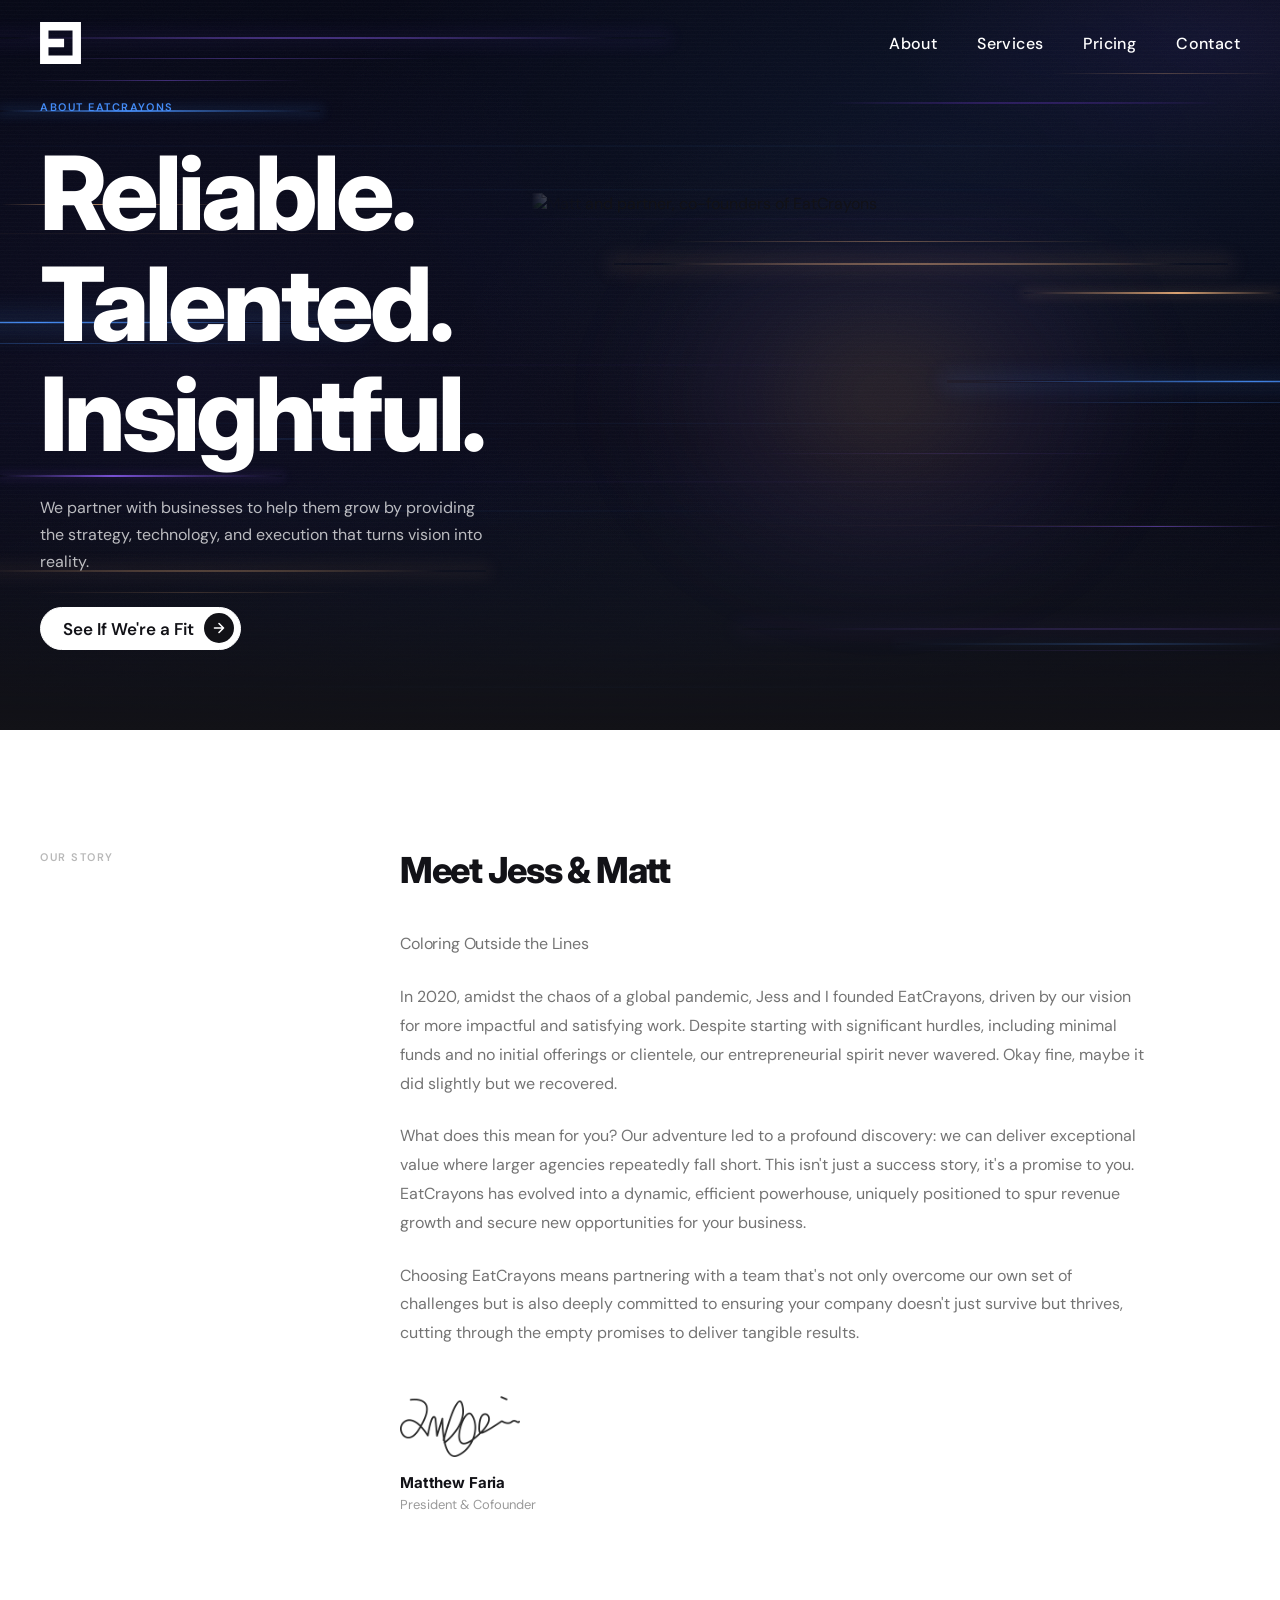
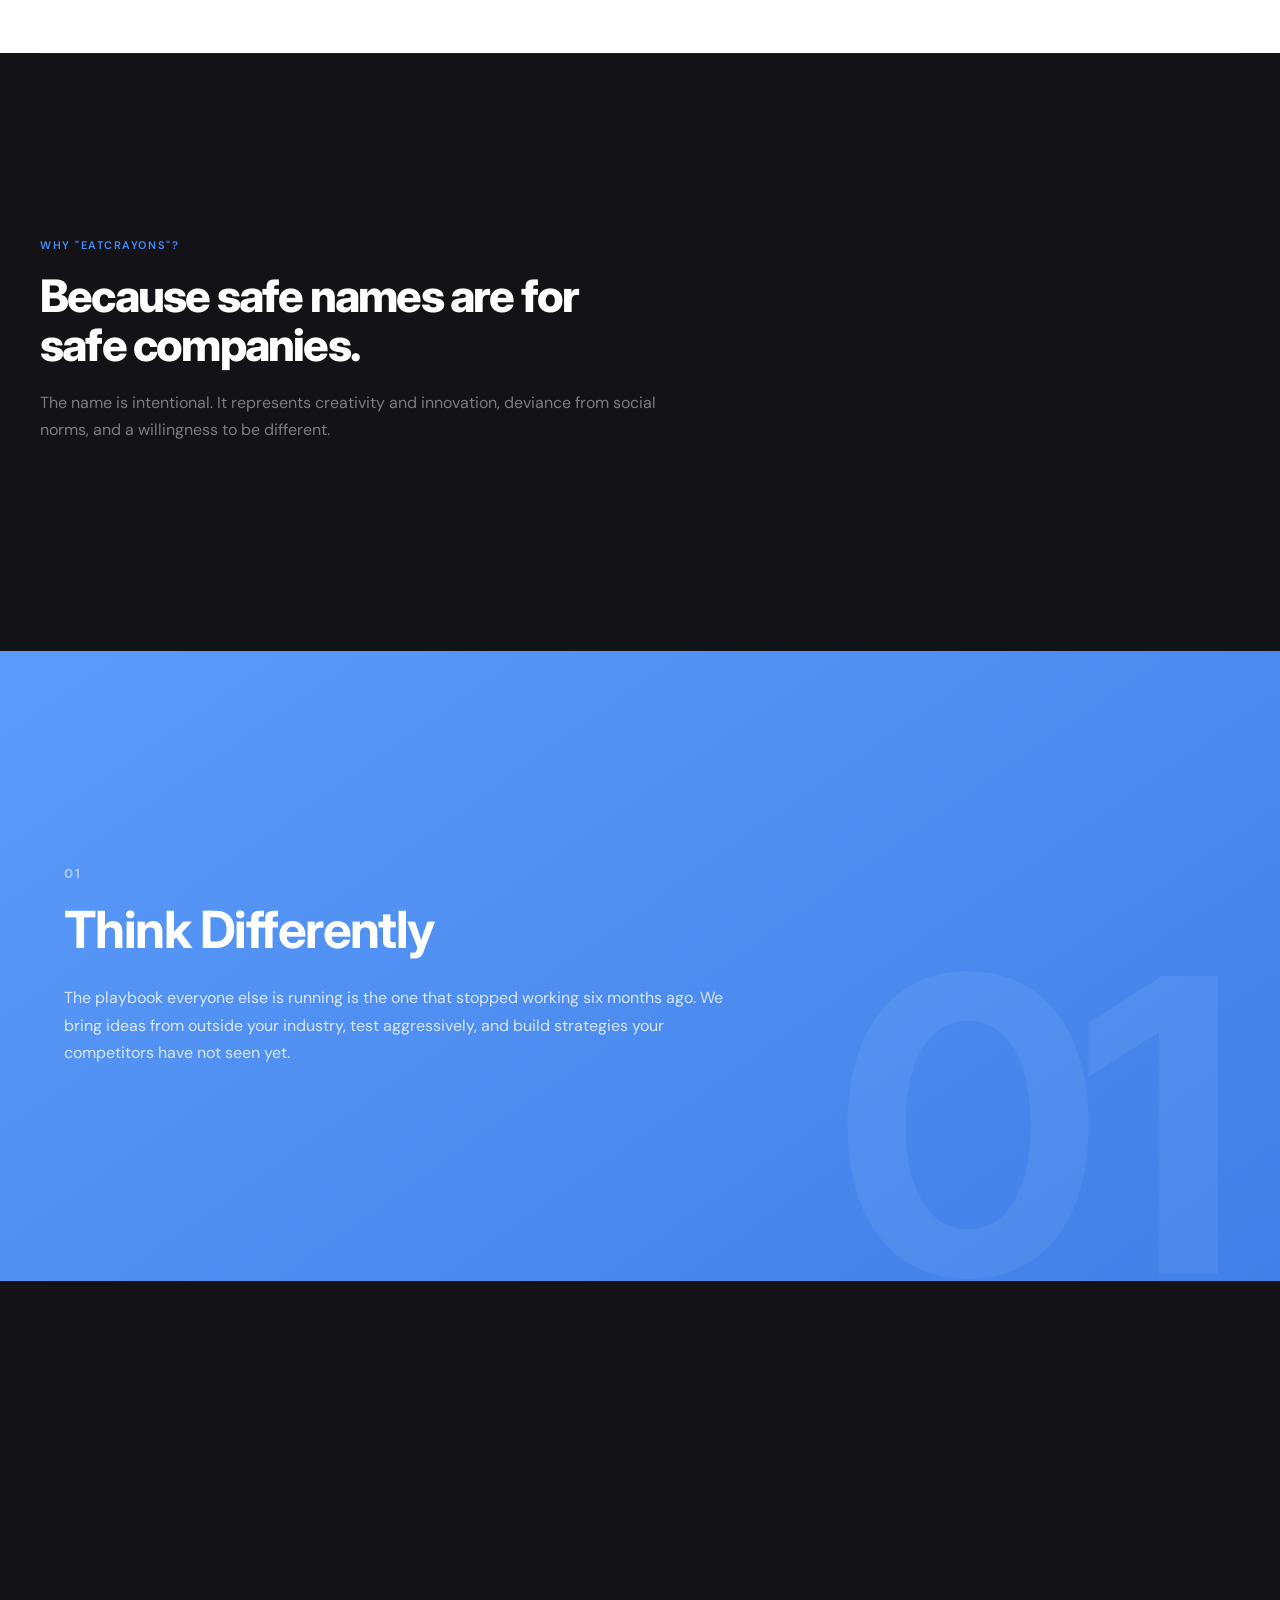
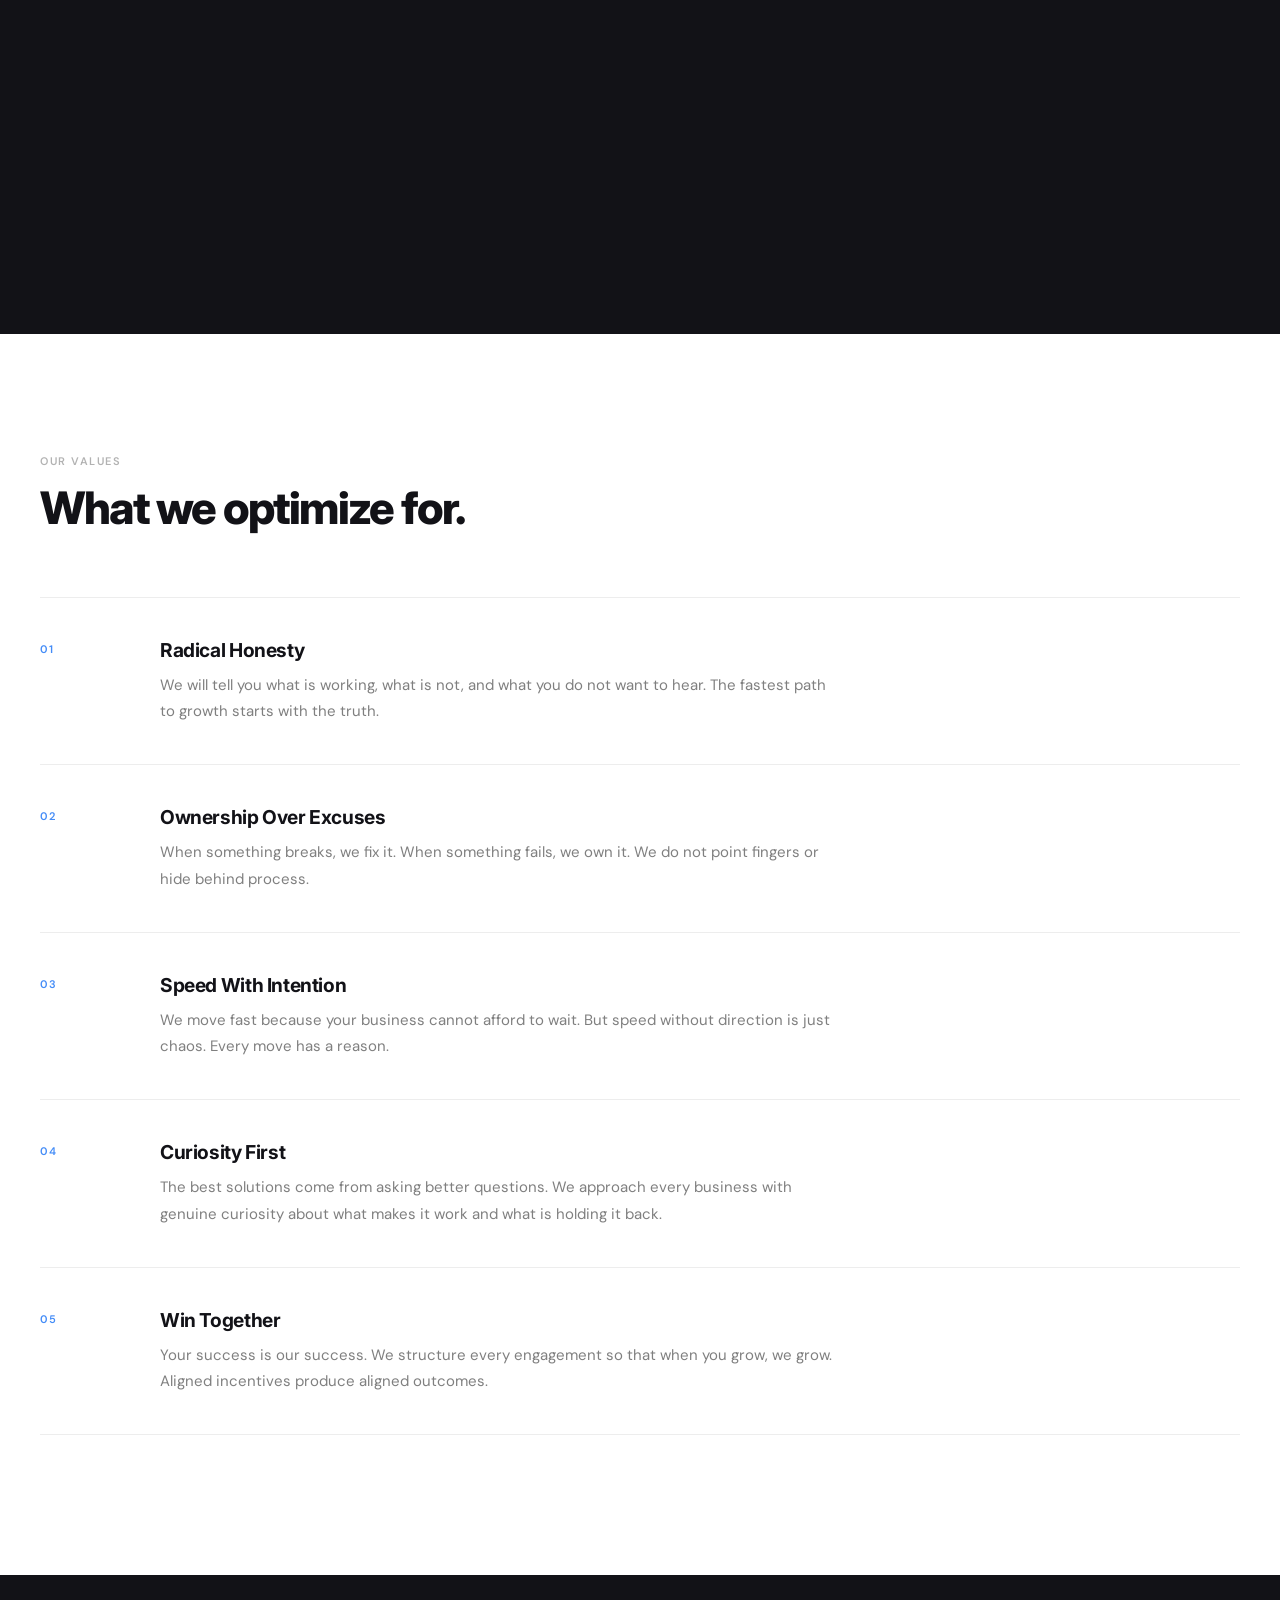
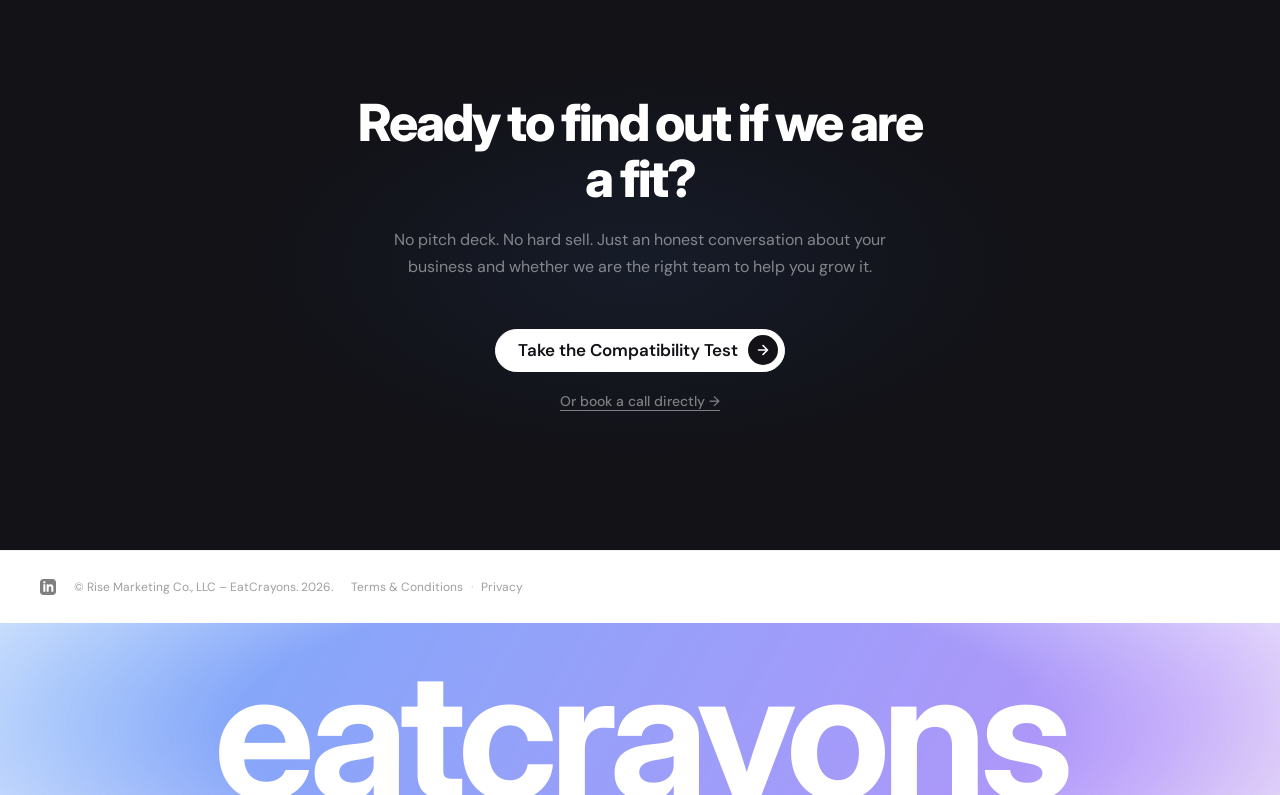
==== commit 223acbf3: "Remove Fairfield County Chamber badge and logo Remove the chamber footer badge, link, and logo from " ====
--- a/about/index.html
+++ b/about/index.html
@@ -319,7 +319,6 @@
         <a href="/privacy/">Privacy</a>
       </span>
     </div>
-    <span class="footer-right"><a href="https://www.fairfieldcountychamber.org/" target="_blank" rel="noopener noreferrer" class="chamber-badge" aria-label="Fairfield County Chamber"><img src="../images/fc-logo-white.png" alt="Fairfield County Chamber" class="chamber-logo"></a></span>
   </div>
 </footer>
 
--- a/css/styles.css
+++ b/css/styles.css
@@ -1681,21 +1681,6 @@
   transition: color 150ms;
 }
 .footer-nav-links a:hover { color: var(--dark); }
-.footer-right {
-  font-size: 12px;
-  color: rgba(0,0,0,0.35);
-  display: flex;
-  align-items: center;
-  gap: 6px;
-}
-.chamber-badge { display: inline-flex; }
-.chamber-logo {
-  height: 32px;
-  width: auto;
-  opacity: 0.5;
-  transition: opacity 150ms;
-}
-.chamber-logo:hover { opacity: 0.8; }
 
 /* ── WATERMARK ── */
 .watermark-section {
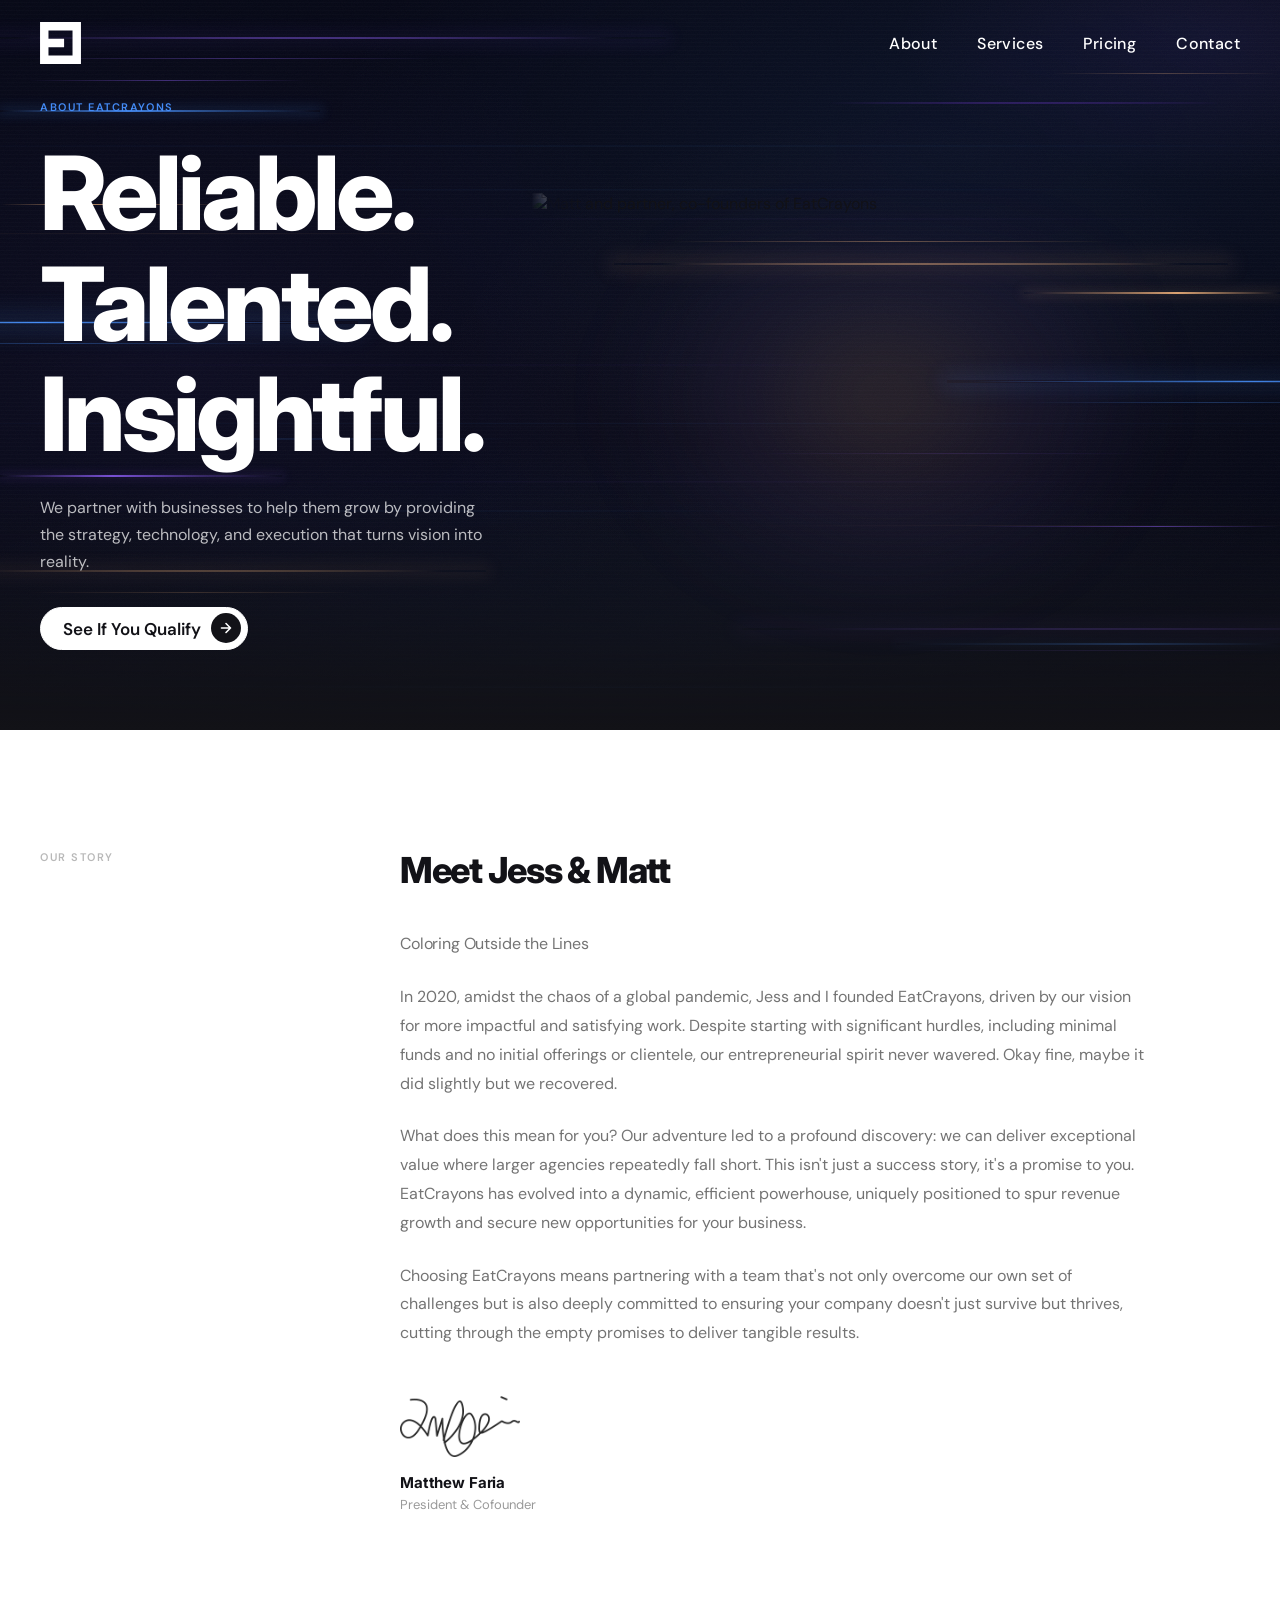
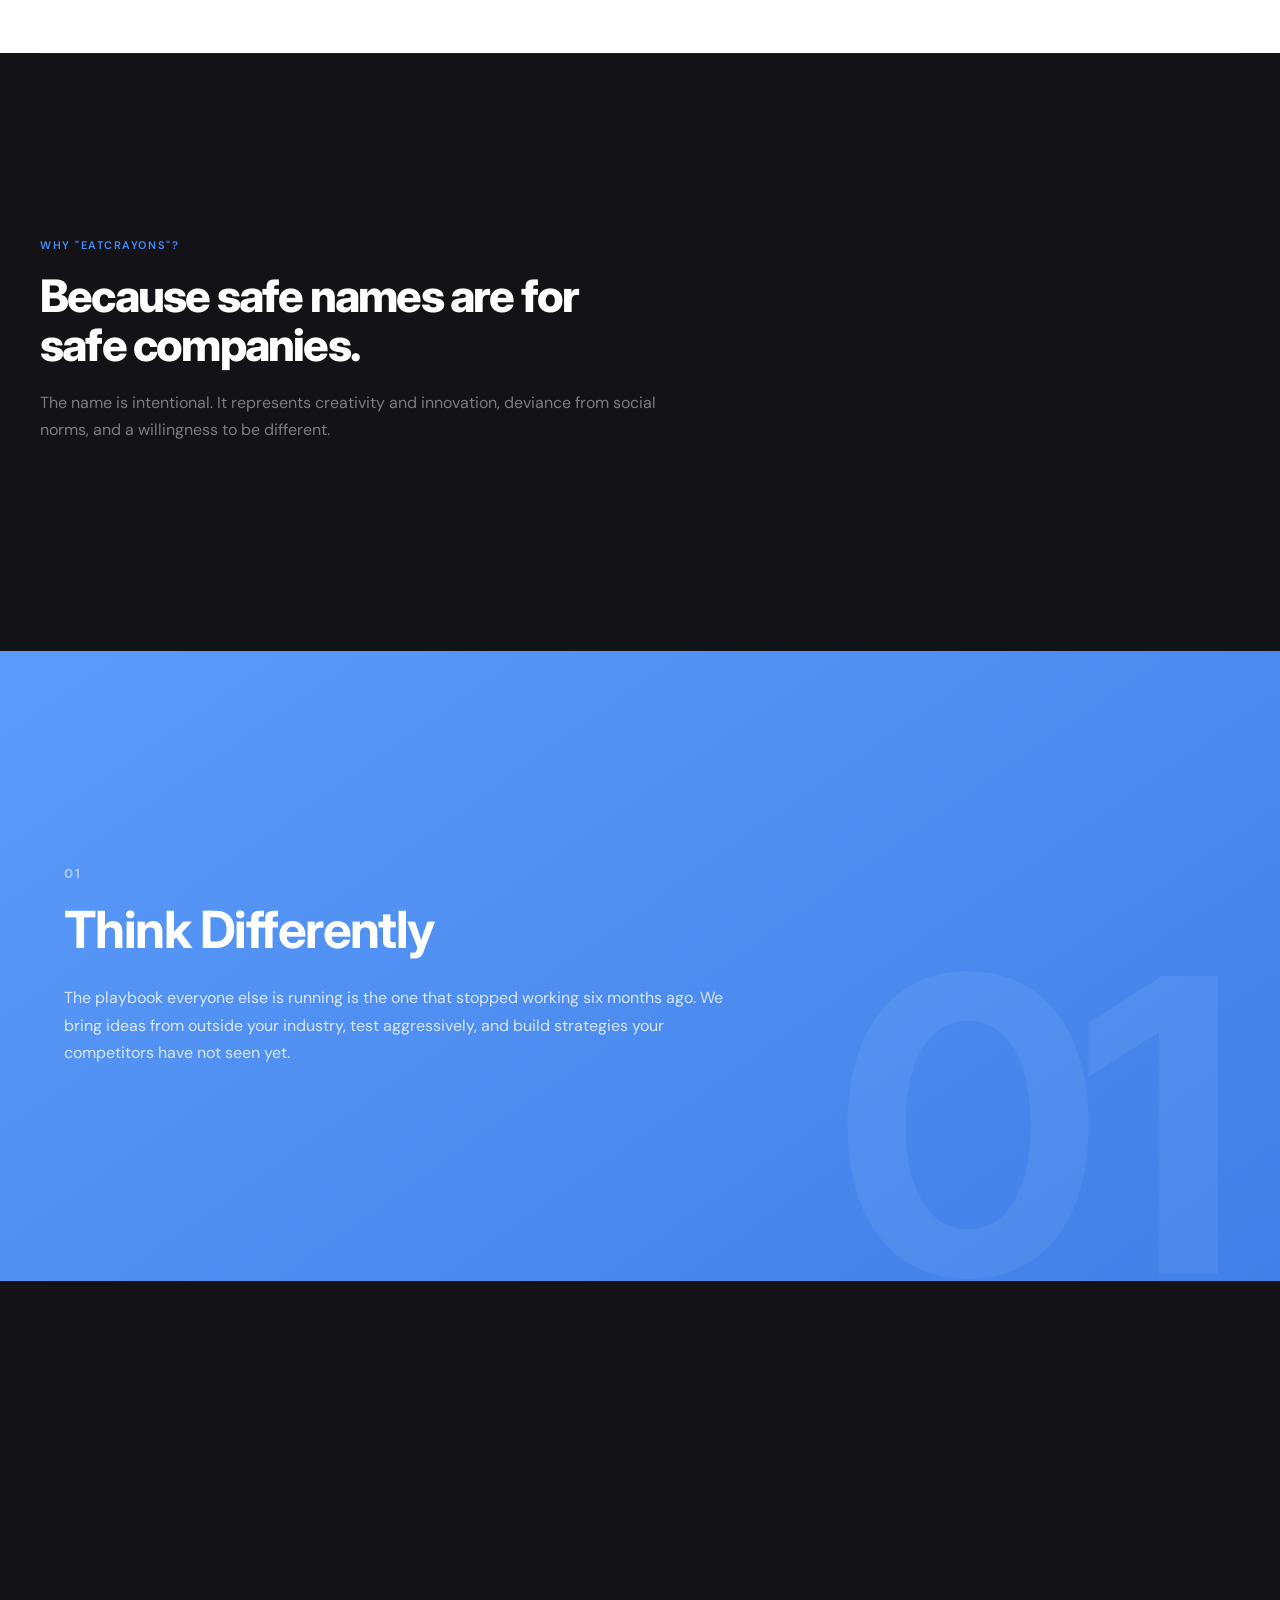
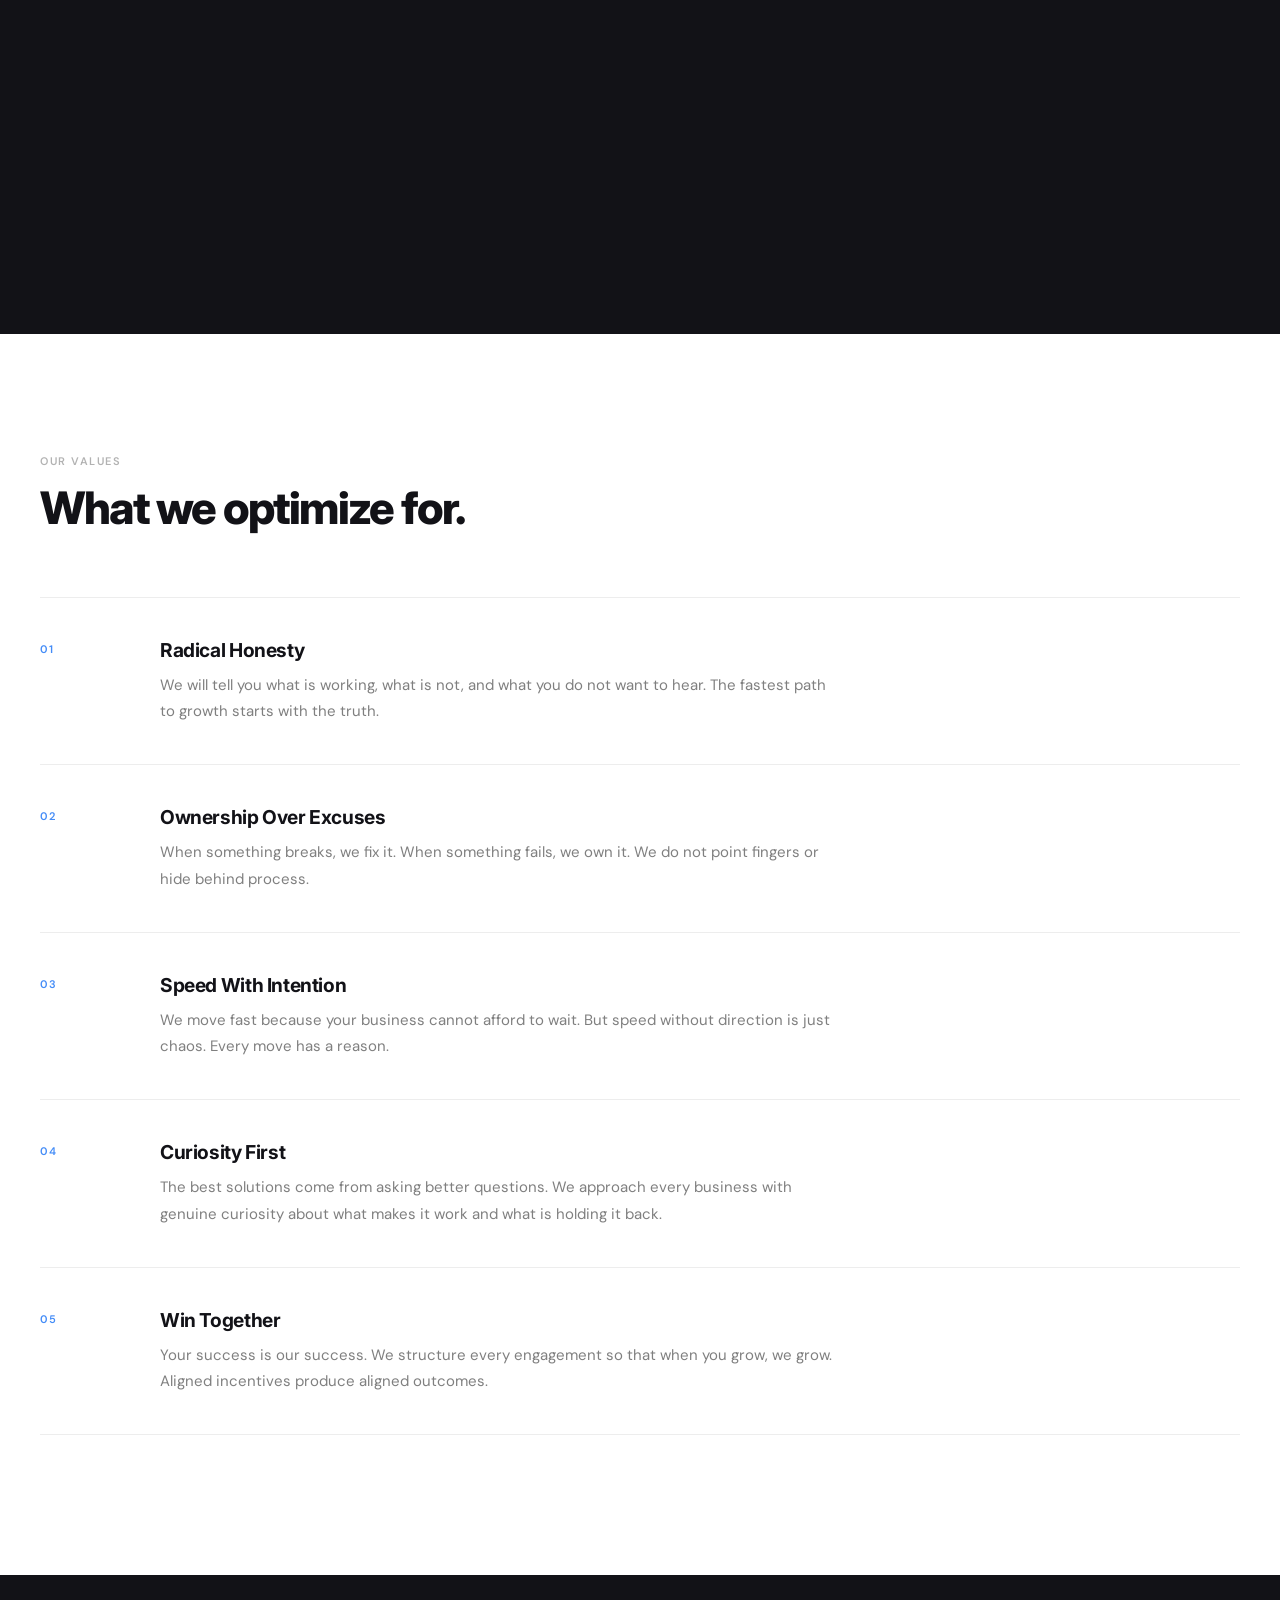
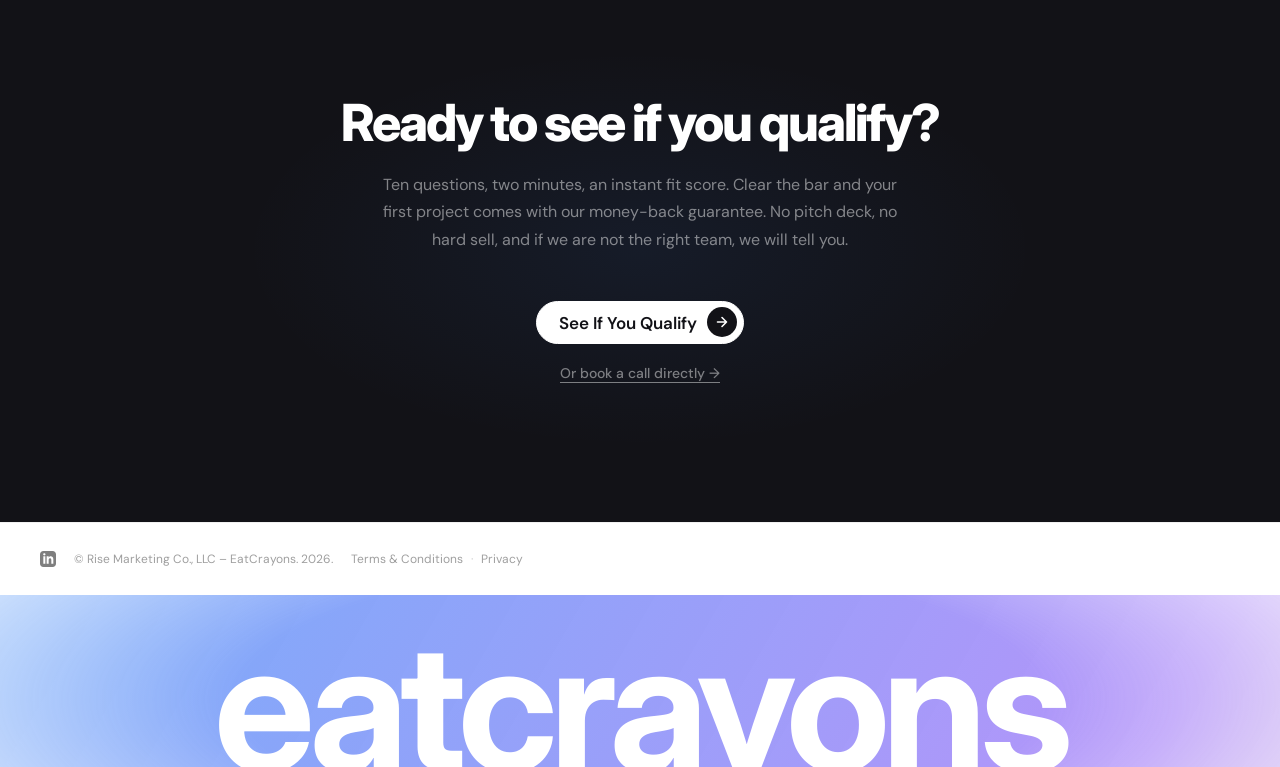
==== commit 7fd0f9ea: "Align About page CTAs with the Fair Start offer The About page still pointed at the old survey frami" ====
--- a/about/index.html
+++ b/about/index.html
@@ -111,7 +111,7 @@
       <h1 class="abt-hero-h" id="abt-hero-heading">Reliable.<br>Talented.<br>Insightful.</h1>
       <p class="abt-hero-sub">We partner with businesses to help them grow by providing the strategy, technology, and execution that turns vision into reality.</p>
       <a href="../match/" class="btn-outline" style="margin-top: 32px;">
-        See If We're a Fit
+        See If You Qualify
         <span class="btn-arrow-circle" aria-hidden="true">
           <svg width="14" height="14" viewBox="0 0 14 14" fill="none">
             <path d="M2.5 7h9M7 2.5l4.5 4.5L7 11.5" stroke="#121217" stroke-width="1.6" stroke-linecap="round" stroke-linejoin="round"/>
@@ -287,11 +287,11 @@
      ═══════════════════════════════════════════ -->
 <section class="abt-cta" aria-labelledby="abt-cta-heading">
   <div class="abt-cta-inner">
-    <h2 class="abt-cta-h" id="abt-cta-heading">Ready to find out if we are a&nbsp;fit?</h2>
-    <p class="abt-cta-sub">No pitch deck. No hard sell. Just an honest conversation about your business and whether we are the right team to help you grow it.</p>
+    <h2 class="abt-cta-h" id="abt-cta-heading">Ready to see if you&nbsp;qualify?</h2>
+    <p class="abt-cta-sub">Ten questions, two minutes, an instant fit score. Clear the bar and your first project comes with our money-back guarantee. No pitch deck, no hard sell, and if we are not the right team, we will tell you.</p>
     <div class="abt-cta-buttons">
       <a href="../match/" class="btn-outline">
-        Take the Compatibility Test
+        See If You Qualify
         <span class="btn-arrow-circle" aria-hidden="true">
           <svg width="14" height="14" viewBox="0 0 14 14" fill="none">
             <path d="M2.5 7h9M7 2.5l4.5 4.5L7 11.5" stroke="#121217" stroke-width="1.6" stroke-linecap="round" stroke-linejoin="round"/>
